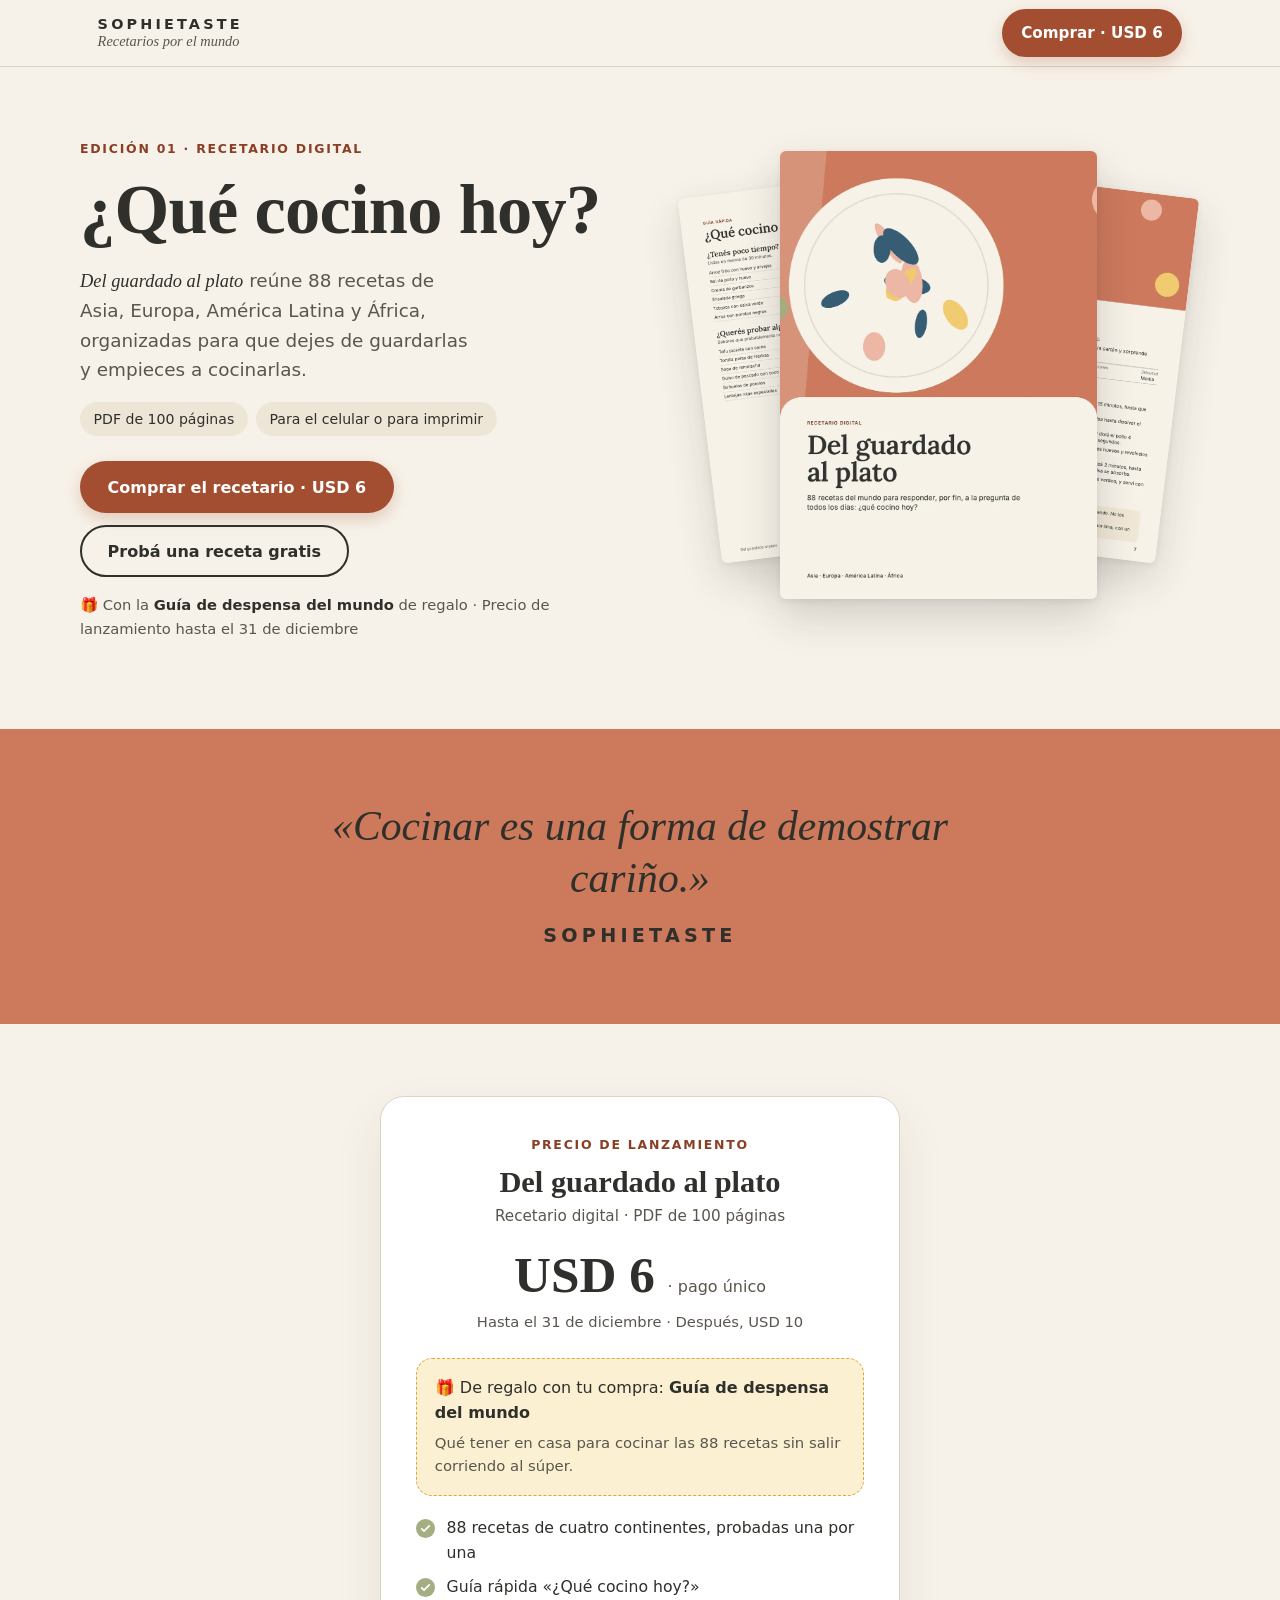
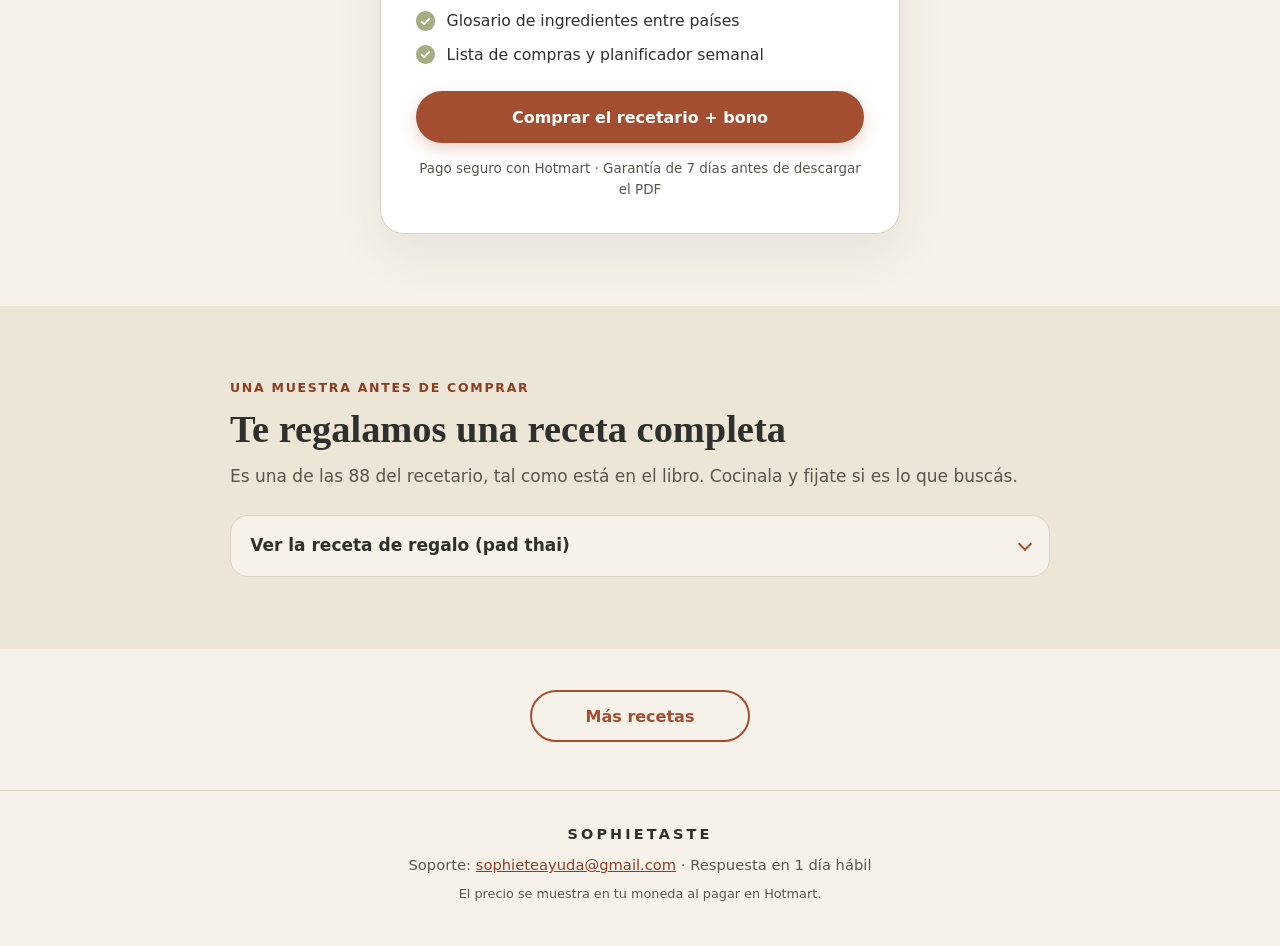
==== index.html @ d47afed6 "Landing Del guardado al plato: USD 6 de lanzamiento + bono Guía de despensa del mundo Co-Authored-By" ====
<!DOCTYPE html>
<html lang="es">
<head>
  <meta charset="utf-8">
  <meta name="viewport" content="width=device-width, initial-scale=1">
  <title>Del guardado al plato · Recetario digital · SOPHIETASTE</title>
  <meta name="description" content="88 recetas de Asia, Europa, América Latina y África, organizadas para responder a la pregunta de todos los días: ¿qué cocino hoy? Precio de lanzamiento USD 6 con la Guía de despensa del mundo de regalo.">
  <meta name="theme-color" content="#CD795B">

  <meta property="og:type" content="website">
  <meta property="og:title" content="Del guardado al plato · ¿Qué cocino hoy?">
  <meta property="og:description" content="88 recetas del mundo + Guía de despensa del mundo de regalo. Precio de lanzamiento: USD 6 hasta el 31 de diciembre.">
  <meta property="og:image" content="https://sophietaste.netlify.app/img/og.jpg">
  <meta property="og:url" content="https://sophietaste.netlify.app/">

  <link rel="preload" href="fonts/lora-latin-600-normal.woff2" as="font" type="font/woff2" crossorigin>
  <link rel="preload" href="fonts/inter-latin-wght-normal.woff2" as="font" type="font/woff2" crossorigin>
  <link rel="stylesheet" href="styles.css">
</head>
<body>
  <a class="skip" href="#oferta">Ir a la oferta</a>

  <!-- 1. Barra superior -->
  <header class="topbar">
    <div class="topbar__inner">
      <a class="brand" href="#inicio" aria-label="SOPHIETASTE · Recetarios por el mundo, volver al inicio">
        <span class="brand__name">SOPHIETASTE</span>
        <span class="brand__collection">Recetarios por el mundo</span>
      </a>
      <a class="btn btn--buy btn--small" data-checkout href="https://pay.hotmart.com/C108411608Q?off=fpn26sij">
        Comprar · <span data-price>USD 6</span>
      </a>
    </div>
  </header>

  <main id="inicio">
    <!-- 2. Hero -->
    <section class="hero" aria-labelledby="hero-title">
      <div class="hero__inner">
        <div class="hero__text">
          <p class="eyebrow">Edición 01 · Recetario digital</p>
          <h1 id="hero-title">¿Qué cocino hoy?</h1>
          <p class="hero__lead"><em>Del guardado al plato</em> reúne 88 recetas de Asia, Europa, América Latina y África, organizadas para que dejes de guardarlas y empieces a cocinarlas.</p>
          <ul class="facts" aria-label="Formato">
            <li>PDF de 100 páginas</li>
            <li>Para el celular o para imprimir</li>
          </ul>
          <div class="hero__actions">
            <a class="btn btn--buy" data-checkout href="https://pay.hotmart.com/C108411608Q?off=fpn26sij">
              Comprar el recetario · <span data-price>USD 6</span>
            </a>
            <a class="btn btn--ghost" href="#receta">Probá una receta gratis</a>
          </div>
          <p class="hero__note" data-offer-only>
            <span aria-hidden="true">🎁</span> Con la <strong>Guía de despensa del mundo</strong> de regalo · Precio de lanzamiento hasta el 31 de diciembre
          </p>
        </div>

        <div class="hero__book" aria-label="Vista del recetario">
          <figure class="page page--back page--left">
            <img src="img/guia-rapida.webp" width="800" height="1132" alt="Página de la guía rápida «¿Qué cocino hoy?», con recetas agrupadas por momento y su número de página" loading="eager">
          </figure>
          <figure class="page page--back page--right">
            <img src="img/receta-pad-thai.webp" width="800" height="1132" alt="Página de una receta del recetario: fideos salteados tailandeses, con tiempos, ingredientes y paso a paso" loading="eager">
          </figure>
          <figure class="page page--front">
            <img src="img/portada.webp" width="900" height="1273" alt="Portada del recetario digital Del guardado al plato" fetchpriority="high">
          </figure>
        </div>
      </div>
    </section>

    <!-- 3. Frase -->
    <section class="quote" aria-label="Frase de la marca">
      <blockquote>
        <p>«Cocinar es una forma de demostrar cariño.»</p>
        <footer>SOPHIETASTE</footer>
      </blockquote>
    </section>

    <!-- 4. Oferta -->
    <section class="offer" id="oferta" aria-labelledby="offer-title">
      <div class="offer__card">
        <p class="eyebrow" data-offer-only>Precio de lanzamiento</p>
        <h2 id="offer-title" class="offer__product">Del guardado al plato</h2>
        <p class="offer__format">Recetario digital · PDF de 100 páginas</p>

        <p class="offer__price"><span data-price>USD 6</span> <span class="offer__once">· pago único</span></p>
        <p class="offer__deadline" data-offer-only>Hasta el 31 de diciembre · Después, <span data-regular-price>USD 10</span></p>

        <div class="bonus">
          <p class="bonus__title"><span aria-hidden="true">🎁</span> De regalo con tu compra: <strong>Guía de despensa del mundo</strong></p>
          <p class="bonus__text">Qué tener en casa para cocinar las 88 recetas sin salir corriendo al súper.</p>
        </div>

        <ul class="includes" aria-label="Qué incluye">
          <li>88 recetas de cuatro continentes, probadas una por una</li>
          <li>Guía rápida «¿Qué cocino hoy?»</li>
          <li>Glosario de ingredientes entre países</li>
          <li>Lista de compras y planificador semanal</li>
        </ul>

        <a class="btn btn--buy btn--block" data-checkout href="https://pay.hotmart.com/C108411608Q?off=fpn26sij">Comprar el recetario + bono</a>
        <p class="offer__terms">Pago seguro con Hotmart · Garantía de 7 días antes de descargar el PDF</p>
      </div>
    </section>

    <!-- 5. Receta de regalo -->
    <section class="gift" id="receta" aria-labelledby="gift-title">
      <div class="gift__inner">
        <p class="eyebrow">Una muestra antes de comprar</p>
        <h2 id="gift-title">Te regalamos una receta completa</h2>
        <p class="gift__lead">Es una de las 88 del recetario, tal como está en el libro. Cocinala y fijate si es lo que buscás.</p>

        <details class="recipe">
          <summary>Ver la receta de regalo (pad thai)</summary>
          <article class="recipe__body" aria-label="Receta: fideos salteados tailandeses">
            <p class="recipe__region"><span class="dot" aria-hidden="true"></span>Asia</p>
            <h3>Fideos salteados tailandeses</h3>
            <p class="recipe__alt">Pad thai</p>
            <p class="recipe__origin">Tailandia. Se difundió como plato nacional hacia las décadas de 1930 y 1940.</p>
            <p>Dulce, ácido y salado en un mismo bocado. Se resuelve en una sola sartén y sorprende como comida de restaurante.</p>

            <dl class="recipe__meta">
              <div><dt>Preparación</dt><dd>20 min</dd></div>
              <div><dt>Cocción</dt><dd>10 min</dd></div>
              <div><dt>Total</dt><dd><strong>30 min</strong></dd></div>
              <div><dt>Porciones</dt><dd>2</dd></div>
              <div><dt>Dificultad</dt><dd>Media</dd></div>
            </dl>
            <p class="tag">Salir de la rutina</p>

            <div class="recipe__cols">
              <div>
                <h4>Ingredientes</h4>
                <ul class="recipe__ingredients">
                  <li>160 g de fideos de arroz planos</li>
                  <li>200 g de pechuga de pollo en tiras</li>
                  <li>2 huevos</li>
                  <li>2 dientes de ajo picados</li>
                  <li>100 g de brotes de soja</li>
                  <li>2 cebollas de verdeo en tiras</li>
                  <li>40 g de maní tostado picado</li>
                  <li>30 ml de aceite</li>
                  <li>1 lima en gajos</li>
                  <li>Salsa: 30 ml de salsa de pescado, 30 g de azúcar rubia y 30 ml de jugo de lima</li>
                </ul>
                <p class="recipe__allergens"><strong>Alérgenos:</strong> pescado, huevo, maní, soja.</p>
              </div>
              <div>
                <h4>Paso a paso</h4>
                <ol class="recipe__steps">
                  <li>Remojá los fideos en agua tibia 15 minutos, hasta que estén flexibles, y escurrilos.</li>
                  <li>Mezclá los ingredientes de la salsa hasta disolver el azúcar.</li>
                  <li>Calentá el aceite a fuego fuerte y dorá el pollo 4 minutos. Sumá el ajo y cociná 30 segundos.</li>
                  <li>Corré todo a un costado, agregá los huevos y revolvelos hasta que cuajen.</li>
                  <li>Incorporá los fideos y la salsa. Salteá 2 minutos, hasta que los fideos estén tiernos y la salsa se absorba.</li>
                  <li>Apagá el fuego, sumá los brotes y el verdeo, y serví con maní y lima.</li>
                </ol>
              </div>
            </div>

            <div class="recipe__tips">
              <p><strong>Consejo:</strong> si los fideos siguen duros, agregá 2 cucharadas de agua y seguí salteando. No los remojes de más o se van a romper.</p>
              <p><strong>Sustitución:</strong> el pad thai tradicional lleva pasta de tamarindo; acá se reemplaza por lima, con un sabor más cítrico y menos profundo.</p>
            </div>

            <div class="recipe__cta">
              <p>Te quedan 87 recetas más por descubrir.</p>
              <a class="btn btn--buy" data-checkout href="https://pay.hotmart.com/C108411608Q?off=fpn26sij">Comprar el recetario · <span data-price>USD 6</span></a>
            </div>
          </article>
        </details>
      </div>
    </section>

    <!-- 6. Más recetas -->
    <section class="more" aria-label="Más recetarios">
      <button type="button" class="btn btn--outline" id="more-btn" aria-haspopup="dialog" aria-controls="more-dialog">Más recetas</button>
    </section>
  </main>

  <dialog class="modal" id="more-dialog" aria-labelledby="more-title" aria-describedby="more-text">
    <p class="eyebrow">Recetarios por el mundo</p>
    <h2 id="more-title">En preparación</h2>
    <p id="more-text">Nuevos recetarios de la colección Recetarios por el mundo ya están en la cocina.</p>
    <button type="button" class="btn btn--buy btn--block" id="more-close">Cerrar</button>
  </dialog>

  <!-- 7. Pie -->
  <footer class="site-footer">
    <p class="brand__name">SOPHIETASTE</p>
    <p>Soporte: <a href="mailto:sophieteayuda@gmail.com">sophieteayuda@gmail.com</a> · Respuesta en 1 día hábil</p>
    <p class="site-footer__small">El precio se muestra en tu moneda al pagar en Hotmart.</p>
  </footer>

  <script src="script.js" defer></script>
</body>
</html>
---- styles.css ----
/* ---------- Tipografías (locales, SIL OFL) ---------- */
@font-face { font-family: "Lora"; src: url("fonts/lora-latin-500-normal.woff2") format("woff2"); font-weight: 500; font-style: normal; font-display: swap; }
@font-face { font-family: "Lora"; src: url("fonts/lora-latin-600-normal.woff2") format("woff2"); font-weight: 600; font-style: normal; font-display: swap; }
@font-face { font-family: "Lora"; src: url("fonts/lora-latin-500-italic.woff2") format("woff2"); font-weight: 500; font-style: italic; font-display: swap; }
@font-face { font-family: "Inter"; src: url("fonts/inter-latin-wght-normal.woff2") format("woff2"); font-weight: 100 900; font-style: normal; font-display: swap; }

/* ---------- Paleta del recetario ---------- */
:root {
  --crema: #F7F2E9;
  --crema-2: #EDE6D6;
  --grafito: #2F2F2B;
  --gris: #5A564B;
  --terracota: #CD795B;
  --terracota-osc: #A44E31;
  --oxido: #8A3F25;
  --petroleo: #365C74;
  --mostaza: #F1CB70;
  --rosa: #EDB6A3;
  --salvia: #A5AD82;
  --linea: #DCD3C2;
  --serif: "Lora", Georgia, "Times New Roman", serif;
  --sans: "Inter", system-ui, -apple-system, "Segoe UI", Roboto, sans-serif;
  --radio: 18px;
  --ancho: 1120px;
}

*, *::before, *::after { box-sizing: border-box; }
html { scroll-behavior: smooth; scroll-padding-top: 76px; -webkit-text-size-adjust: 100%; }
@media (prefers-reduced-motion: reduce) { html { scroll-behavior: auto; } * { transition: none !important; } }
body {
  margin: 0;
  background: var(--crema);
  color: var(--grafito);
  font-family: var(--sans);
  font-size: 1.0625rem;
  line-height: 1.6;
  overflow-x: hidden;
}
img { display: block; max-width: 100%; height: auto; }
h1, h2, h3, h4 { font-family: var(--serif); font-weight: 600; line-height: 1.15; margin: 0; }
p { margin: 0; }
a { color: var(--oxido); }
:focus-visible { outline: 3px solid var(--petroleo); outline-offset: 3px; border-radius: 6px; }

.skip { position: absolute; left: -9999px; top: 8px; background: var(--grafito); color: #fff; padding: 10px 16px; border-radius: 8px; z-index: 100; }
.skip:focus { left: 8px; }

.eyebrow {
  font-size: .78rem;
  font-weight: 600;
  letter-spacing: .14em;
  text-transform: uppercase;
  color: var(--oxido);
  margin-bottom: .6rem;
}

/* ---------- Botones ---------- */
.btn {
  display: inline-flex;
  align-items: center;
  justify-content: center;
  gap: .35em;
  min-height: 52px;
  padding: .85rem 1.6rem;
  border-radius: 999px;
  font: 600 1rem/1.2 var(--sans);
  text-decoration: none;
  text-align: center;
  cursor: pointer;
  border: 2px solid transparent;
  transition: background-color .15s, transform .15s, box-shadow .15s;
}
.btn--buy { background: var(--terracota-osc); color: #fff; box-shadow: 0 6px 16px rgba(164, 78, 49, .25); }
.btn--buy:hover { background: var(--oxido); transform: translateY(-1px); }
.btn--ghost { color: var(--grafito); border-color: var(--grafito); background: transparent; }
.btn--ghost:hover { background: var(--crema-2); }
.btn--outline { color: var(--terracota-osc); border-color: var(--terracota-osc); background: transparent; }
.btn--outline:hover { background: rgba(164, 78, 49, .06); }
.btn--small { min-height: 48px; padding: .6rem 1.1rem; font-size: .95rem; }
.btn--block { display: flex; width: 100%; }

/* ---------- 1. Barra superior ---------- */
.topbar {
  position: sticky; top: 0; z-index: 50;
  background: rgba(247, 242, 233, .94);
  backdrop-filter: saturate(140%) blur(8px);
  -webkit-backdrop-filter: saturate(140%) blur(8px);
  border-bottom: 1px solid var(--linea);
}
.topbar__inner {
  max-width: var(--ancho); margin: 0 auto;
  padding: .55rem 1.1rem;
  display: flex; align-items: center; justify-content: space-between; gap: 1rem;
}
.brand { text-decoration: none; color: var(--grafito); display: flex; flex-direction: column; line-height: 1.15; }
.brand__name { font-weight: 700; letter-spacing: .22em; font-size: .9rem; }
.brand__collection { font-family: var(--serif); font-style: italic; font-weight: 500; font-size: .9rem; color: var(--gris); }

/* ---------- 2. Hero ---------- */
.hero { padding: 2.2rem 1.1rem 3rem; }
.hero__inner { max-width: var(--ancho); margin: 0 auto; display: grid; gap: 2.4rem; }
.hero h1 { font-size: clamp(2.6rem, 9vw, 4.4rem); letter-spacing: -.01em; }
.hero__lead { margin-top: 1rem; font-size: 1.15rem; color: var(--gris); max-width: 34ch; }
.hero__lead em { font-family: var(--serif); font-weight: 500; color: var(--grafito); }
.facts { list-style: none; padding: 0; margin: 1.1rem 0 0; display: flex; flex-wrap: wrap; gap: .5rem; }
.facts li { background: var(--crema-2); border-radius: 999px; padding: .35rem .85rem; font-size: .88rem; font-weight: 500; }
.hero__actions { margin-top: 1.6rem; display: flex; flex-direction: column; gap: .75rem; }
.hero__note { margin-top: 1rem; font-size: .92rem; color: var(--gris); }
.hero__note strong { color: var(--grafito); }

.hero__book { position: relative; width: min(100%, 420px); margin: 0 auto; aspect-ratio: 1 / 1.08; }
.page { margin: 0; position: absolute; border-radius: 6px; overflow: hidden; box-shadow: 0 18px 40px rgba(47, 47, 43, .18), 0 2px 6px rgba(47, 47, 43, .08); background: var(--crema); }
.page--front { width: 66%; left: 17%; top: 4%; z-index: 3; }
.page--back { width: 54%; top: 10%; z-index: 1; }
.page--left { left: 0; transform: rotate(-7deg); }
.page--right { right: 0; transform: rotate(7deg); }

/* ---------- 3. Frase ---------- */
.quote { background: var(--terracota); color: #fff; padding: 3.2rem 1.4rem; text-align: center; }
.quote blockquote { margin: 0 auto; max-width: 760px; }
.quote p { font-family: var(--serif); font-style: italic; font-weight: 500; font-size: clamp(1.7rem, 5.6vw, 2.6rem); line-height: 1.25; color: #2F2F2B; }
.quote footer { margin-top: 1rem; font-size: 1.2rem; font-weight: 700; letter-spacing: .22em; color: #2F2F2B; }

/* ---------- 4. Oferta ---------- */
.offer { padding: 3.2rem 1.1rem; }
.offer__card {
  max-width: 520px; margin: 0 auto;
  background: #fff;
  border: 1px solid var(--linea);
  border-radius: 24px;
  padding: 2rem 1.4rem 1.6rem;
  box-shadow: 0 20px 50px rgba(47, 47, 43, .08);
  text-align: center;
}
.offer__product { font-size: 1.9rem; }
.offer__format { color: var(--gris); font-size: .95rem; margin-top: .3rem; }
.offer__price { margin-top: 1.3rem; font-family: var(--serif); font-weight: 600; font-size: 3.2rem; line-height: 1; }
.offer__once { font-family: var(--sans); font-weight: 500; font-size: 1rem; color: var(--gris); }
.offer__deadline { margin-top: .6rem; font-size: .92rem; color: var(--gris); }

.bonus {
  margin: 1.5rem 0 1.2rem;
  background: #FBF0D2;
  border: 1.5px dashed #D9A93C;
  border-radius: 16px;
  padding: 1rem 1.1rem;
  text-align: left;
}
.bonus__title { font-size: 1rem; }
.bonus__text { margin-top: .35rem; font-size: .93rem; color: var(--gris); }

.includes { list-style: none; padding: 0; margin: 0 0 1.5rem; text-align: left; display: grid; gap: .55rem; }
.includes li { position: relative; padding-left: 1.9rem; font-size: .98rem; }
.includes li::before {
  content: ""; position: absolute; left: 0; top: .2em;
  width: 1.2rem; height: 1.2rem; border-radius: 50%;
  background: var(--salvia) url("data:image/svg+xml,%3Csvg xmlns='http://www.w3.org/2000/svg' viewBox='0 0 20 20'%3E%3Cpath d='M5 10.5l3 3 7-7' fill='none' stroke='%23fff' stroke-width='2.4' stroke-linecap='round' stroke-linejoin='round'/%3E%3C/svg%3E") center / 78% no-repeat;
}
.offer__terms { margin-top: .9rem; font-size: .84rem; color: var(--gris); }

/* ---------- 5. Receta de regalo ---------- */
.gift { background: var(--crema-2); padding: 3.2rem 1.1rem; }
.gift__inner { max-width: 820px; margin: 0 auto; }
.gift h2 { font-size: clamp(1.8rem, 6vw, 2.4rem); }
.gift__lead { margin-top: .7rem; color: var(--gris); }

.recipe { margin-top: 1.6rem; background: var(--crema); border-radius: var(--radio); border: 1px solid var(--linea); }
.recipe summary {
  list-style: none; cursor: pointer;
  min-height: 56px; padding: 1rem 3rem 1rem 1.2rem;
  font-weight: 600; position: relative; border-radius: var(--radio);
}
.recipe summary::-webkit-details-marker { display: none; }
.recipe summary::after {
  content: ""; position: absolute; right: 1.2rem; top: 50%;
  width: 10px; height: 10px; margin-top: -7px;
  border-right: 2.5px solid var(--terracota-osc); border-bottom: 2.5px solid var(--terracota-osc);
  transform: rotate(45deg); transition: transform .2s;
}
.recipe[open] summary::after { transform: rotate(-135deg); margin-top: -2px; }
.recipe__body { padding: .4rem 1.2rem 1.6rem; border-top: 1px solid var(--linea); }
.recipe__region { margin-top: 1rem; font-size: .78rem; font-weight: 700; letter-spacing: .14em; text-transform: uppercase; display: flex; align-items: center; gap: .5rem; }
.dot { width: 12px; height: 12px; border-radius: 50%; background: var(--terracota); display: inline-block; }
.recipe h3 { font-size: 1.8rem; margin-top: .4rem; }
.recipe__alt { font-family: var(--serif); font-style: italic; font-weight: 500; color: var(--gris); font-size: 1.15rem; }
.recipe__origin { font-size: .9rem; color: var(--gris); margin: .5rem 0 .6rem; }
.recipe__meta { display: grid; grid-template-columns: repeat(auto-fit, minmax(100px, 1fr)); gap: .6rem 1rem; margin: 1.2rem 0 .8rem; padding: .9rem 0; border-top: 1px solid var(--grafito); border-bottom: 1px solid var(--linea); }
.recipe__meta dt { font-size: .8rem; color: var(--gris); }
.recipe__meta dd { margin: 0; font-weight: 500; }
.tag { display: inline-block; background: #C7D6DF; border-radius: 999px; padding: .2rem .8rem; font-size: .85rem; font-weight: 500; }
.recipe__cols { display: grid; gap: 1.6rem; margin-top: 1.4rem; }
.recipe h4 { font-size: 1.25rem; margin-bottom: .6rem; }
.recipe__ingredients { list-style: none; padding: 0; margin: 0; }
.recipe__ingredients li { padding: .45rem 0; border-bottom: 1px solid var(--linea); }
.recipe__allergens { margin-top: .7rem; font-size: .92rem; color: var(--gris); }
.recipe__steps { list-style: none; counter-reset: paso; padding: 0; margin: 0; display: grid; gap: .8rem; }
.recipe__steps li { counter-increment: paso; position: relative; padding-left: 2rem; }
.recipe__steps li::before { content: counter(paso); position: absolute; left: 0; top: -.05em; font-family: var(--serif); font-weight: 600; font-size: 1.2rem; color: var(--oxido); }
.recipe__tips { margin-top: 1.5rem; background: var(--crema-2); border-radius: 12px; padding: 1rem 1.1rem; display: grid; gap: .5rem; font-size: .96rem; }
.recipe__cta { margin-top: 1.6rem; text-align: center; display: grid; gap: .8rem; justify-items: center; }
.recipe__cta p { font-family: var(--serif); font-size: 1.25rem; font-weight: 500; }

/* ---------- 6. Más recetas ---------- */
.more { padding: 2.6rem 1.1rem 3rem; text-align: center; }
.more .btn { min-width: 220px; }

.modal {
  border: 0; border-radius: 22px;
  padding: 2rem 1.5rem 1.5rem;
  width: min(92vw, 420px);
  background: var(--crema); color: var(--grafito);
  box-shadow: 0 30px 80px rgba(0, 0, 0, .25);
  text-align: center;
}
.modal::backdrop { background: rgba(47, 47, 43, .55); }
.modal h2 { font-size: 1.9rem; }
.modal p#more-text { margin: .8rem 0 1.4rem; color: var(--gris); }

/* ---------- 7. Pie ---------- */
.site-footer { border-top: 1px solid var(--linea); padding: 2rem 1.1rem 2.6rem; text-align: center; font-size: .92rem; color: var(--gris); display: grid; gap: .45rem; }
.site-footer .brand__name { color: var(--grafito); }
.site-footer__small { font-size: .8rem; }

/* ---------- Tablet y escritorio ---------- */
@media (min-width: 720px) {
  .hero__actions { flex-direction: row; flex-wrap: wrap; }
  .recipe__cols { grid-template-columns: 2fr 3fr; }
  .offer__card { padding: 2.4rem 2.2rem 2rem; }
}
@media (min-width: 960px) {
  .hero { padding: 4rem 1.5rem 5rem; }
  .hero__inner { grid-template-columns: 1.05fr 1fr; align-items: center; gap: 3rem; }
  .hero__book { width: 100%; max-width: 480px; }
  .quote { padding: 4.5rem 1.5rem; }
  .offer, .gift { padding: 4.5rem 1.5rem; }
}
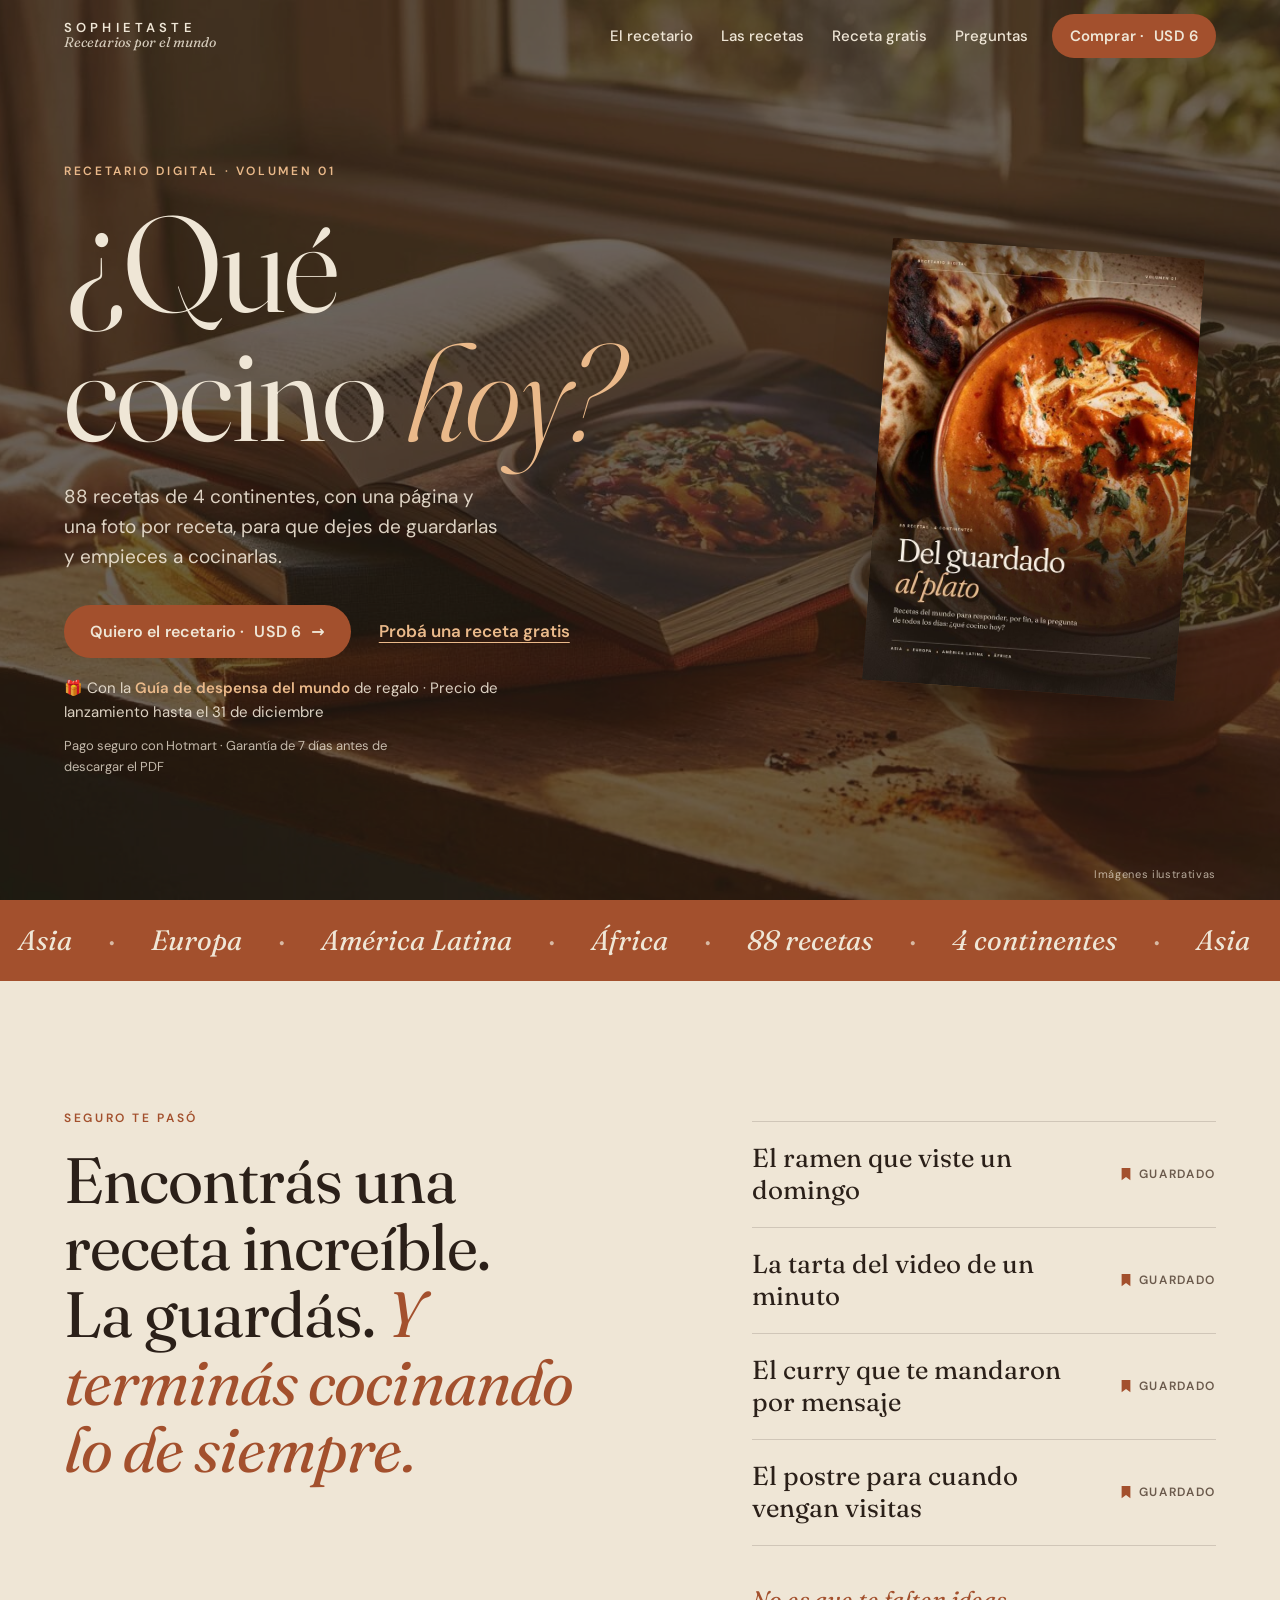
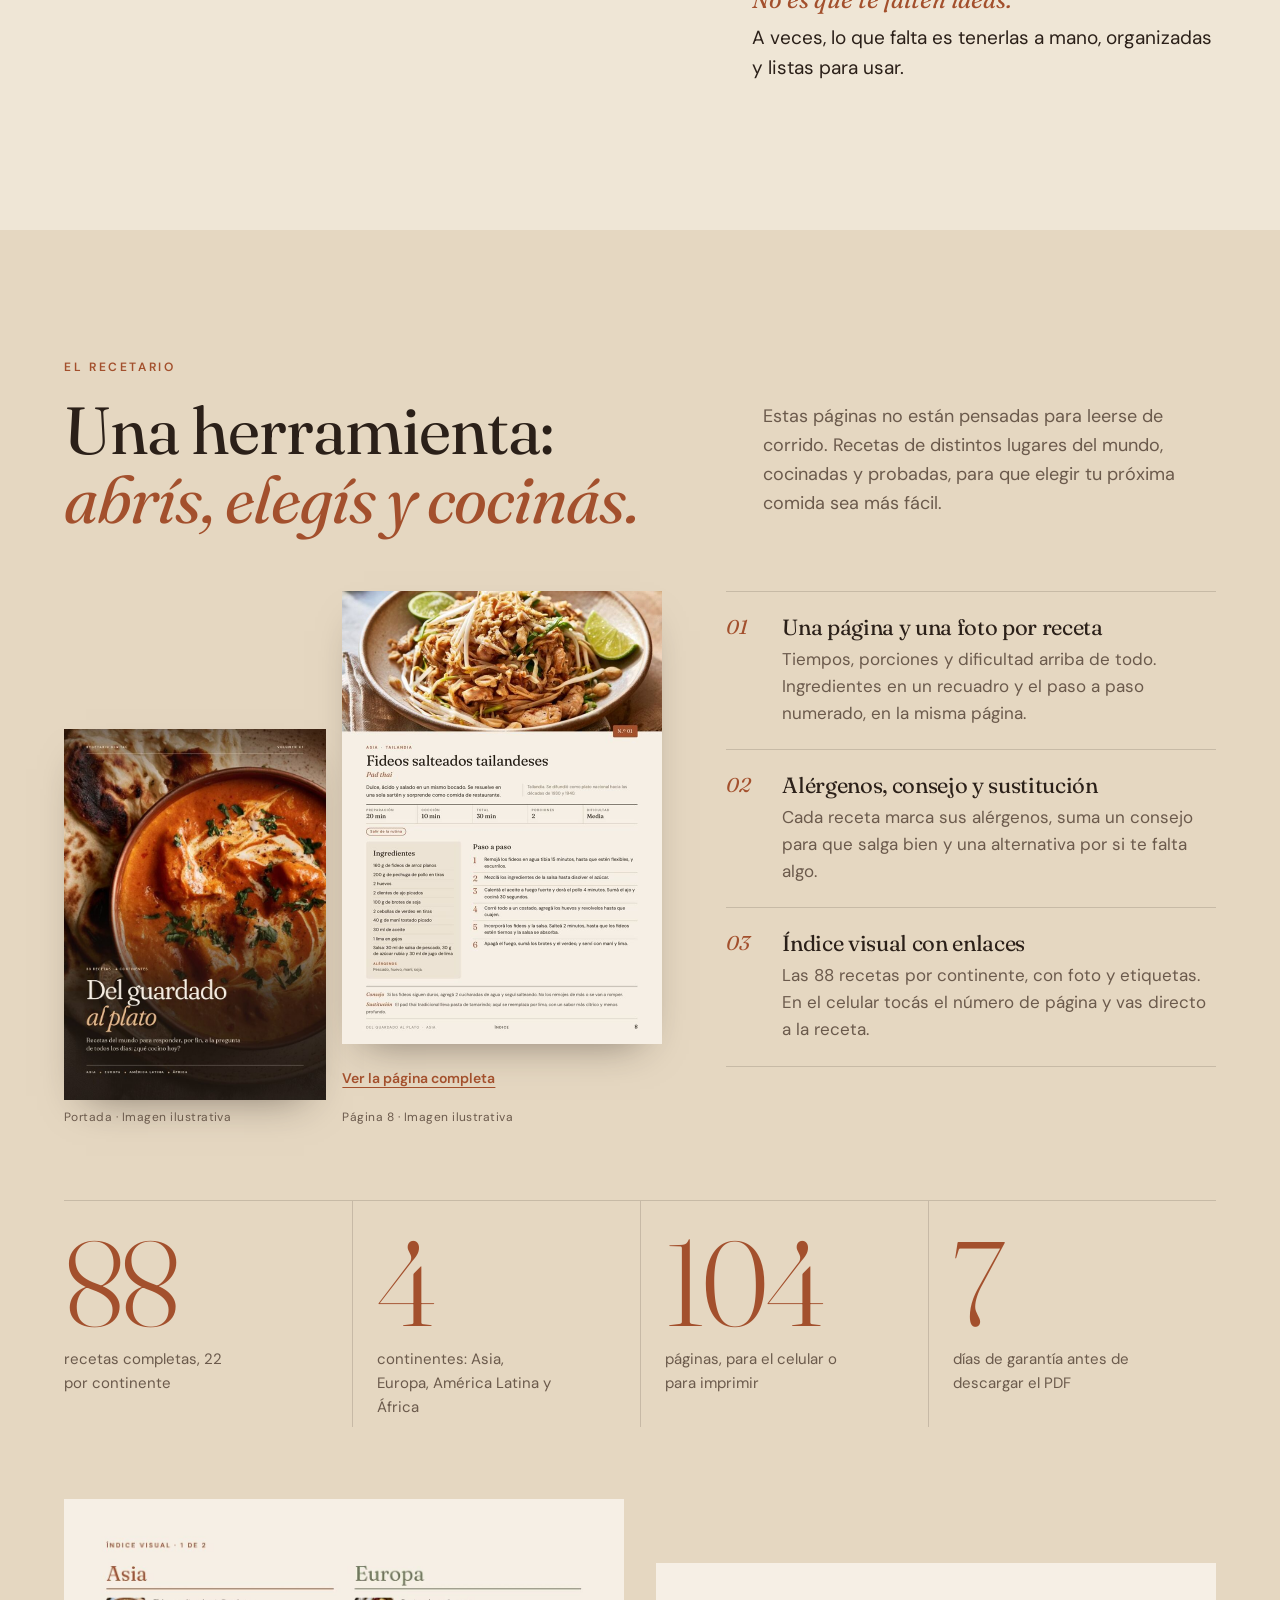
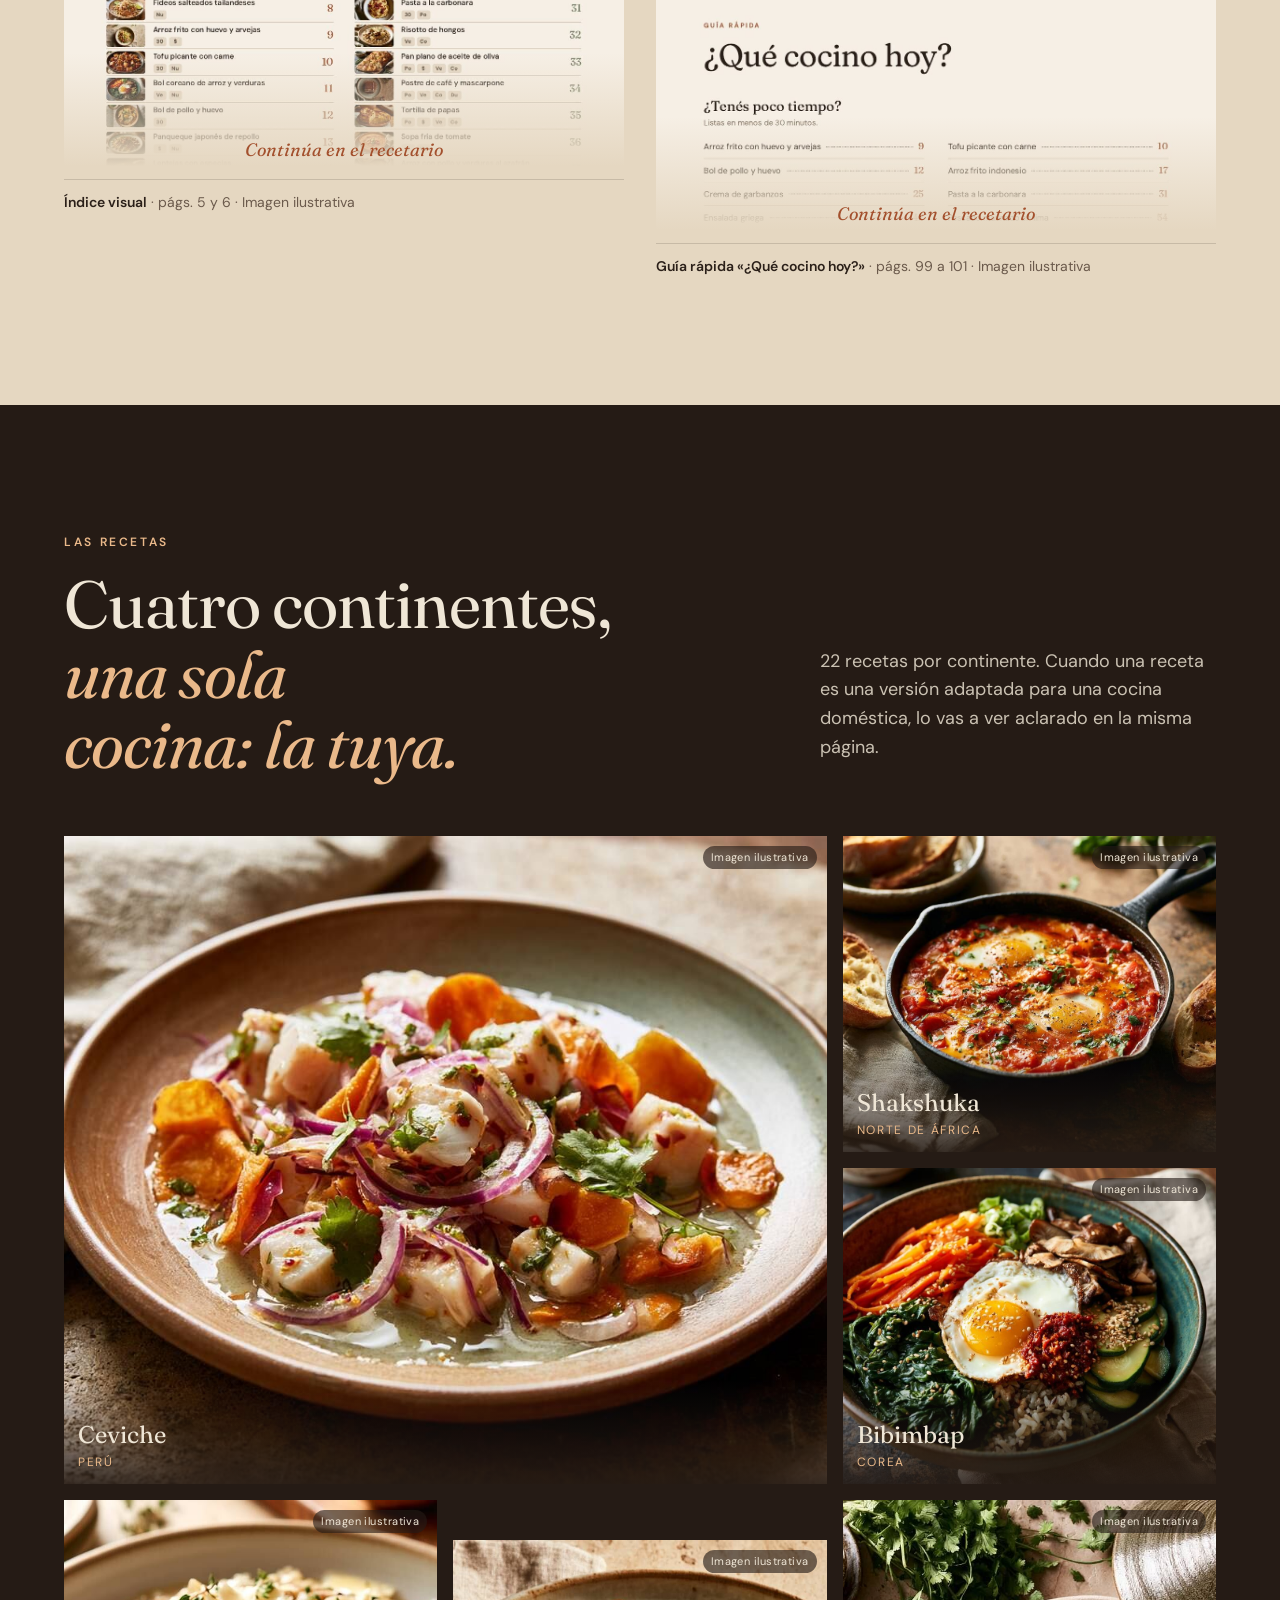
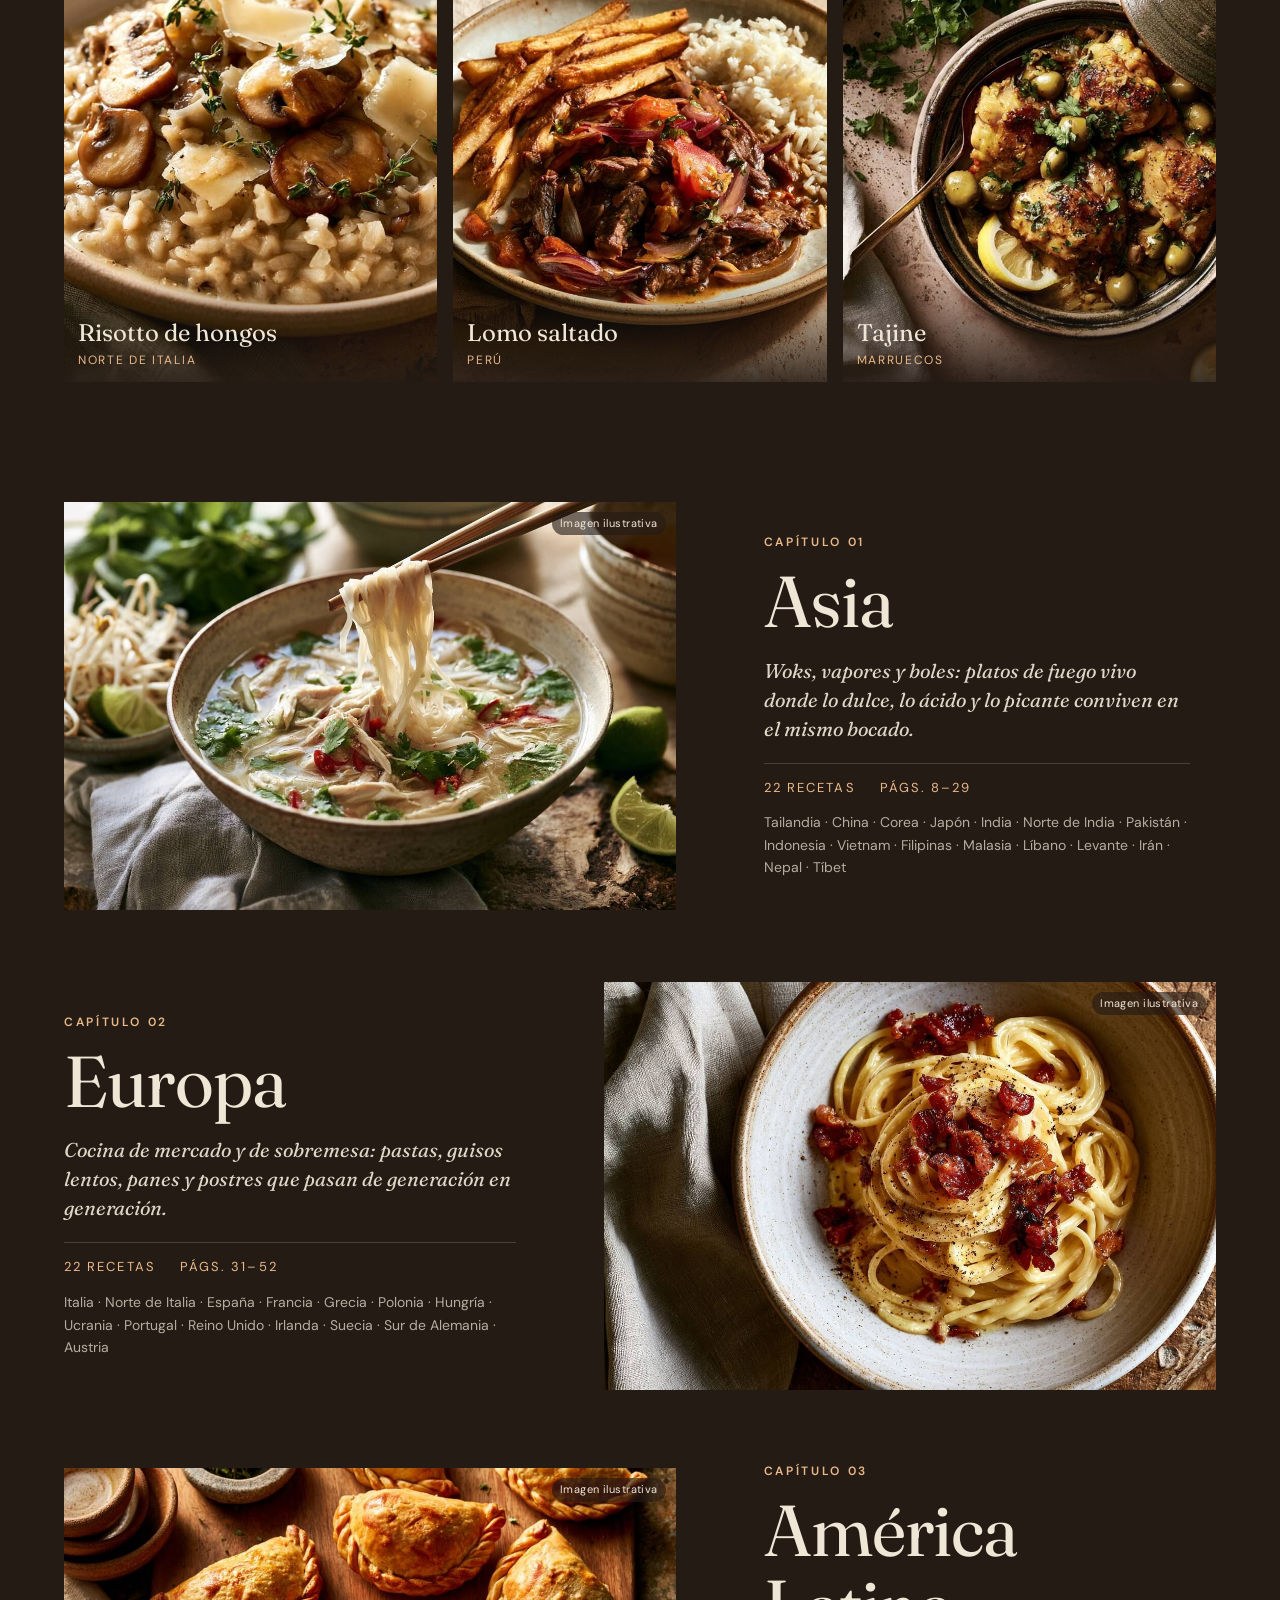
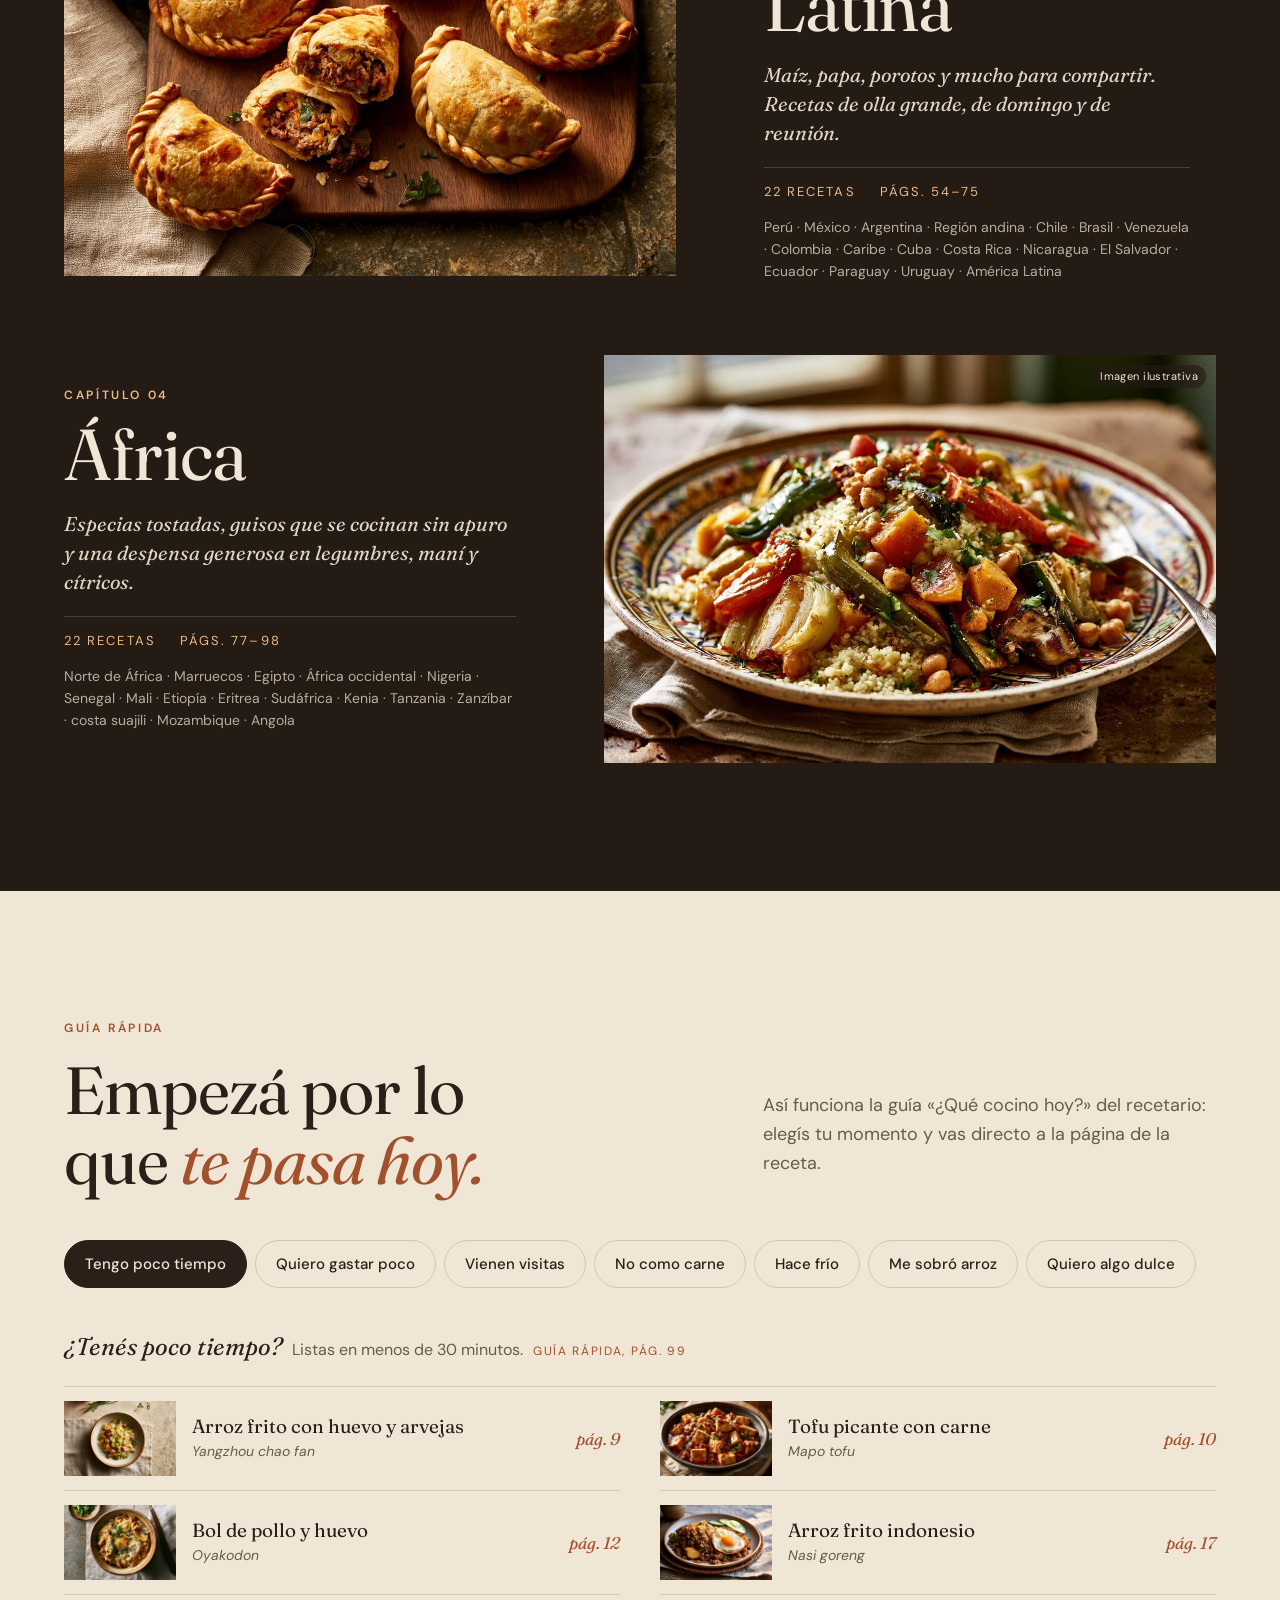
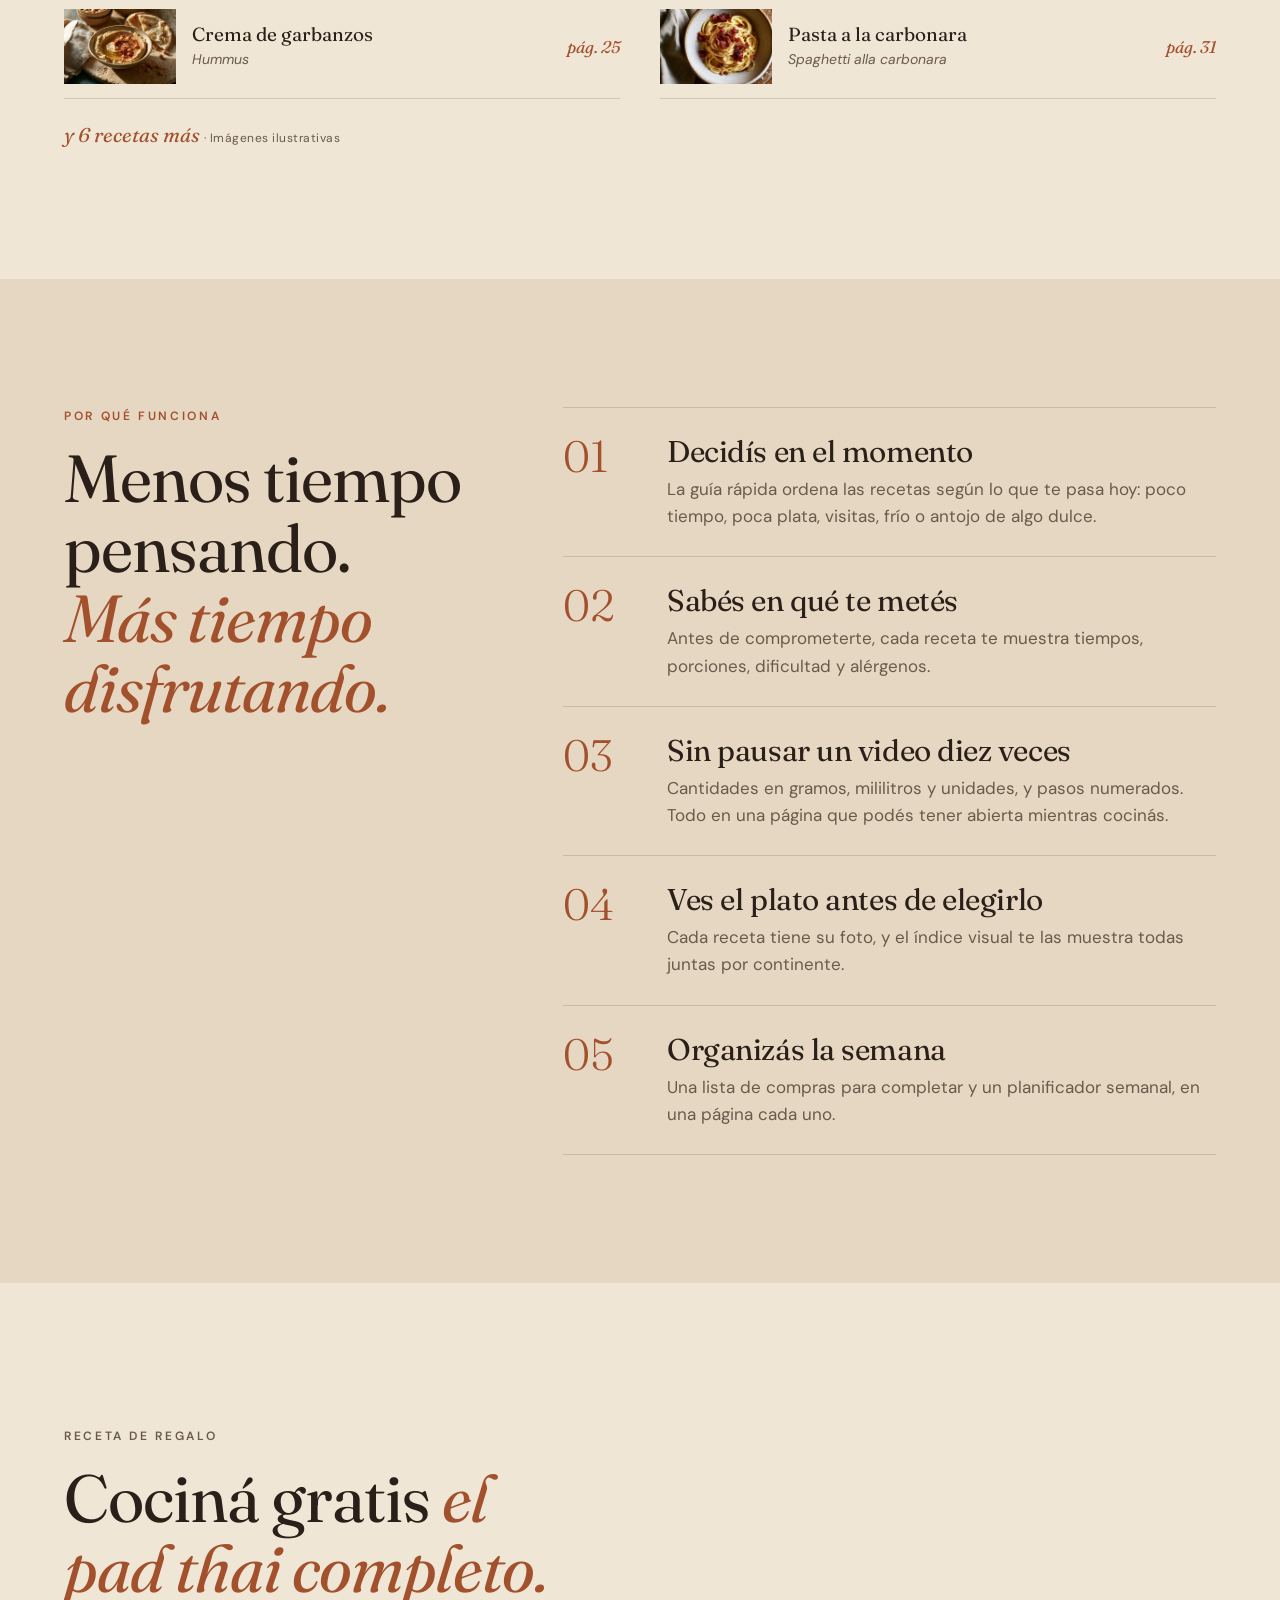
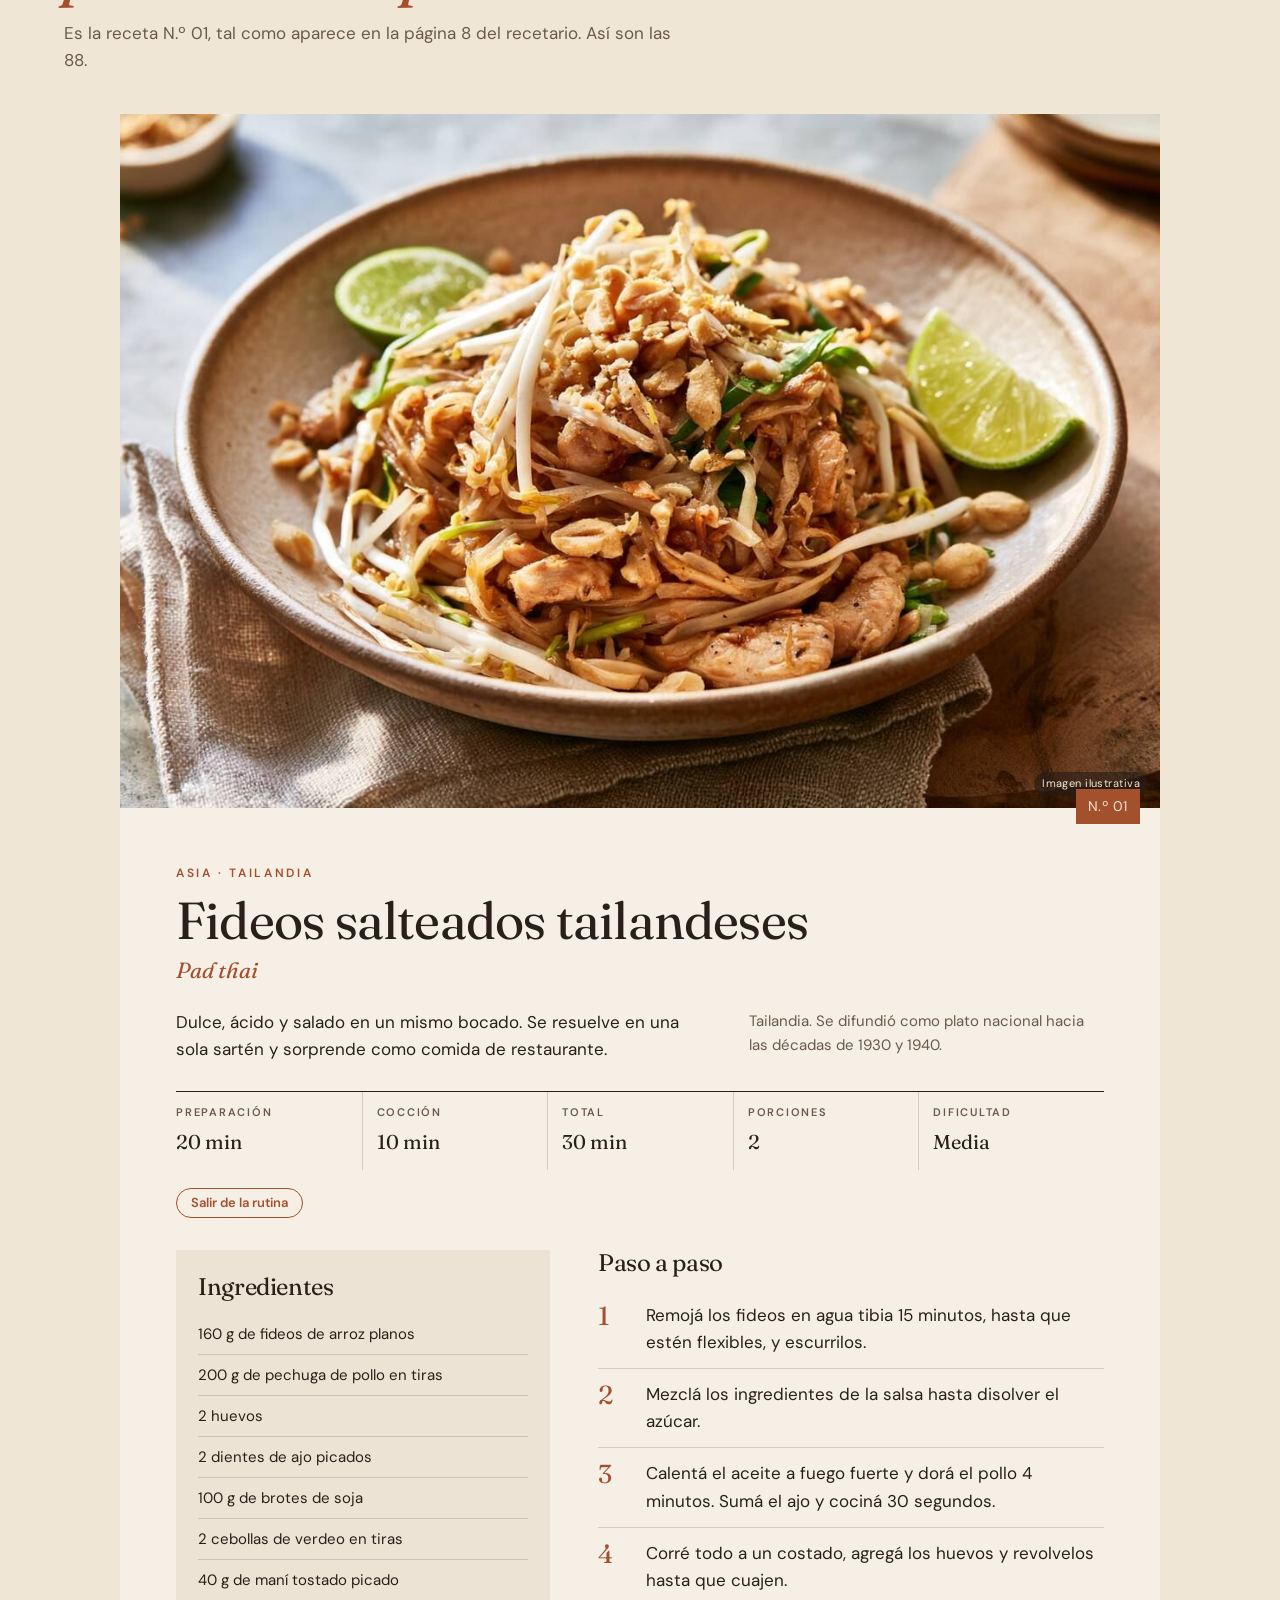
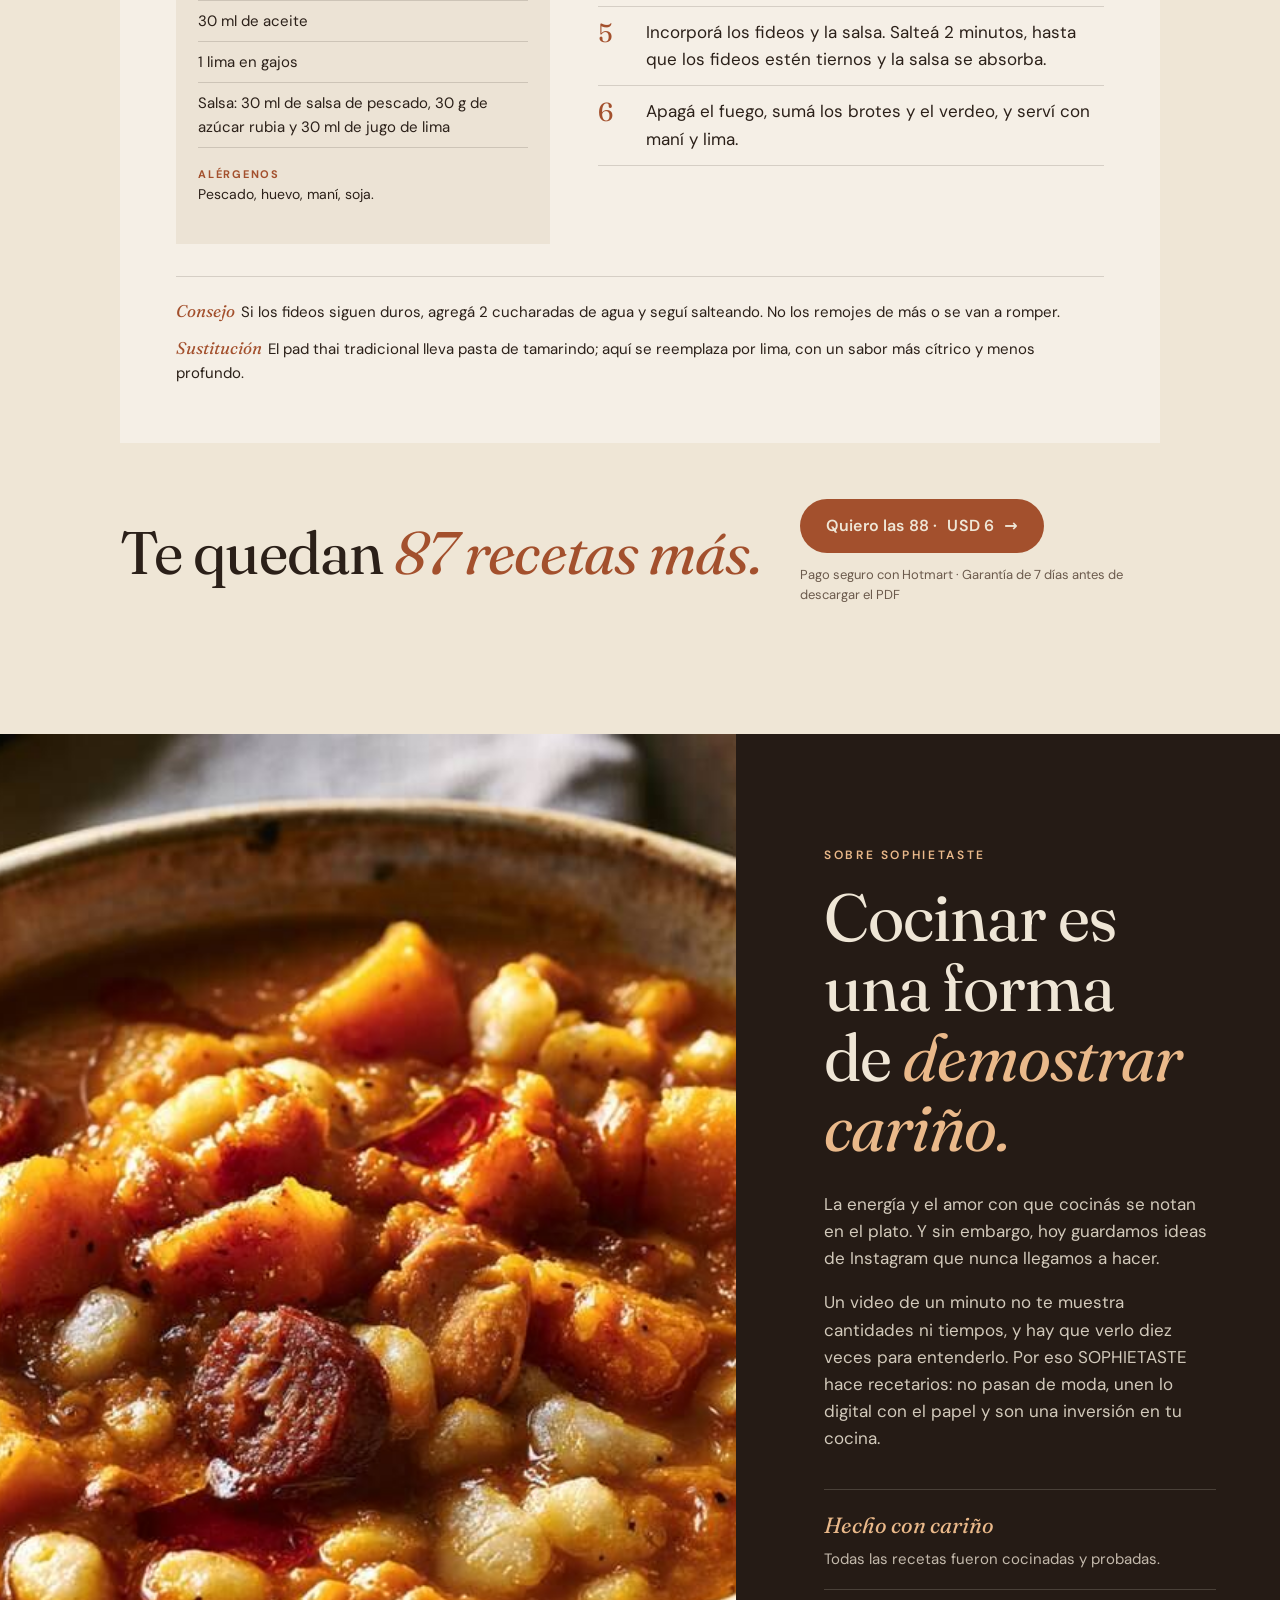
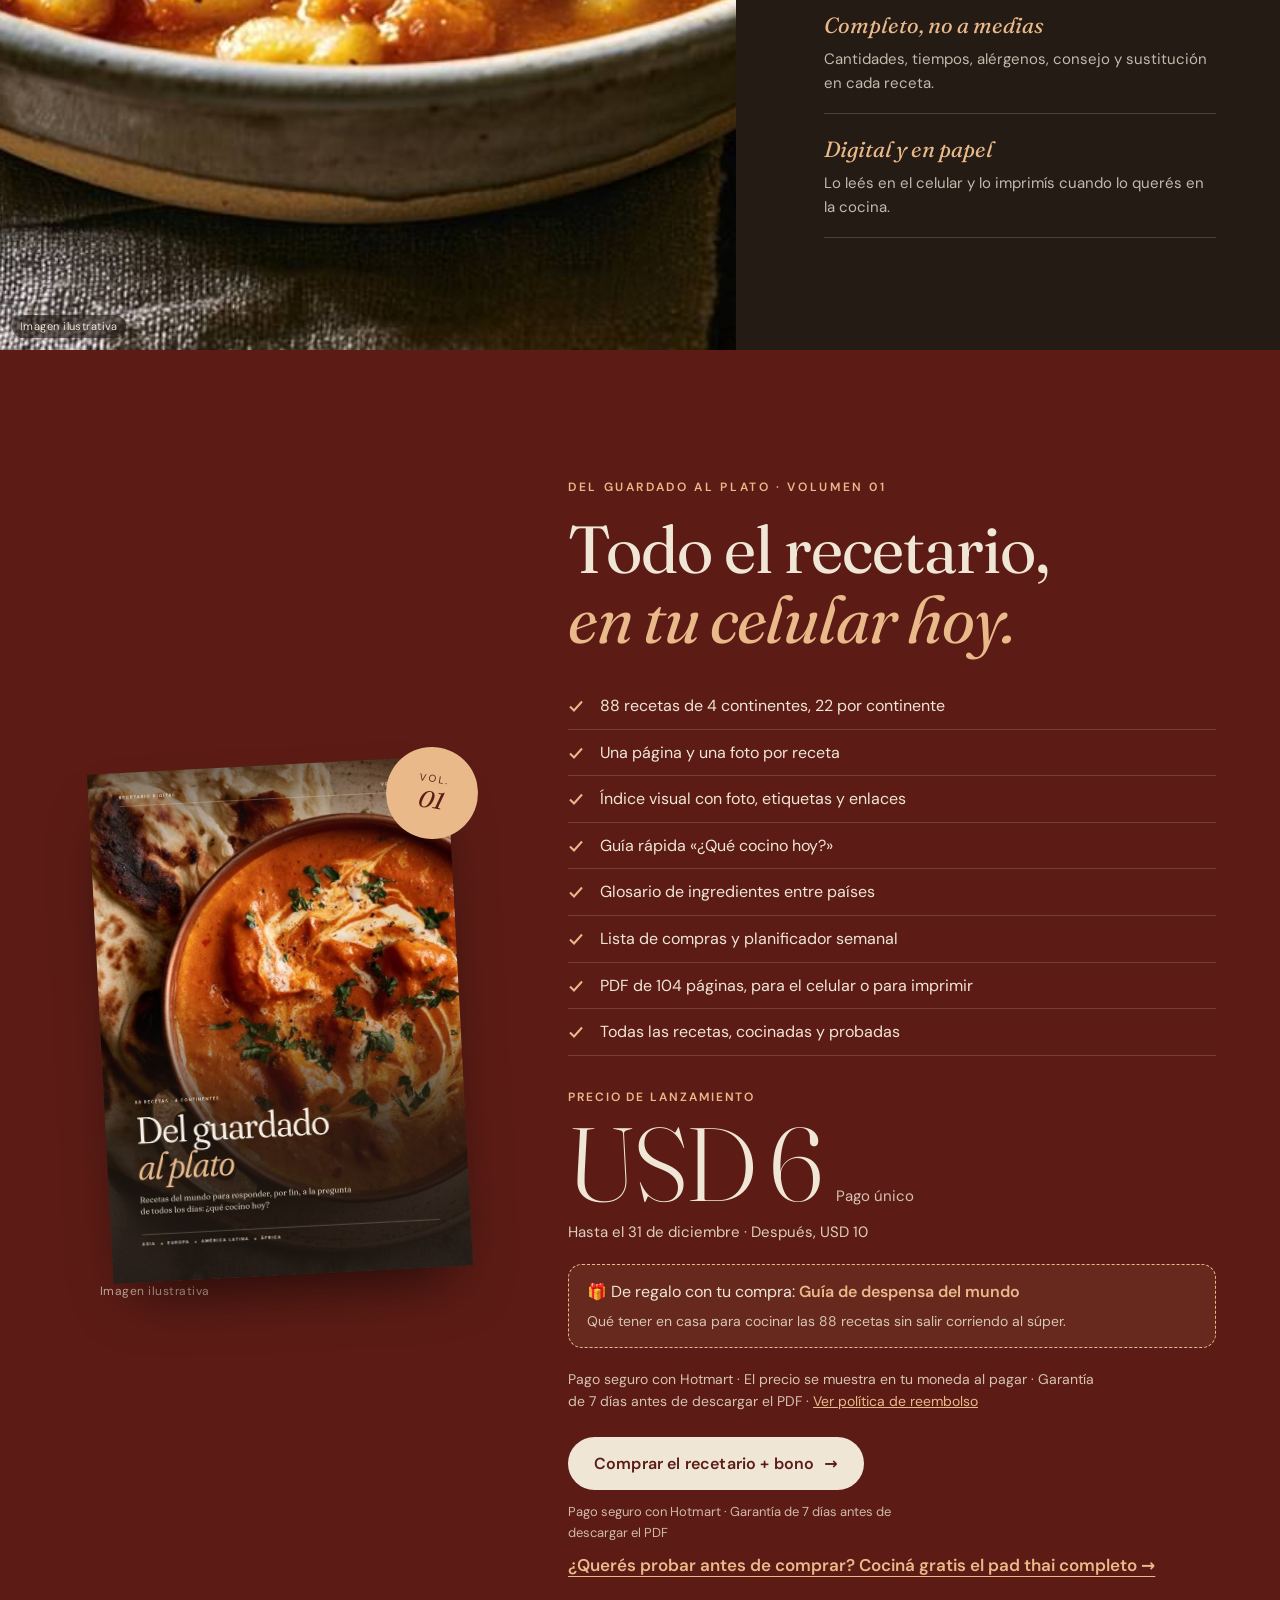
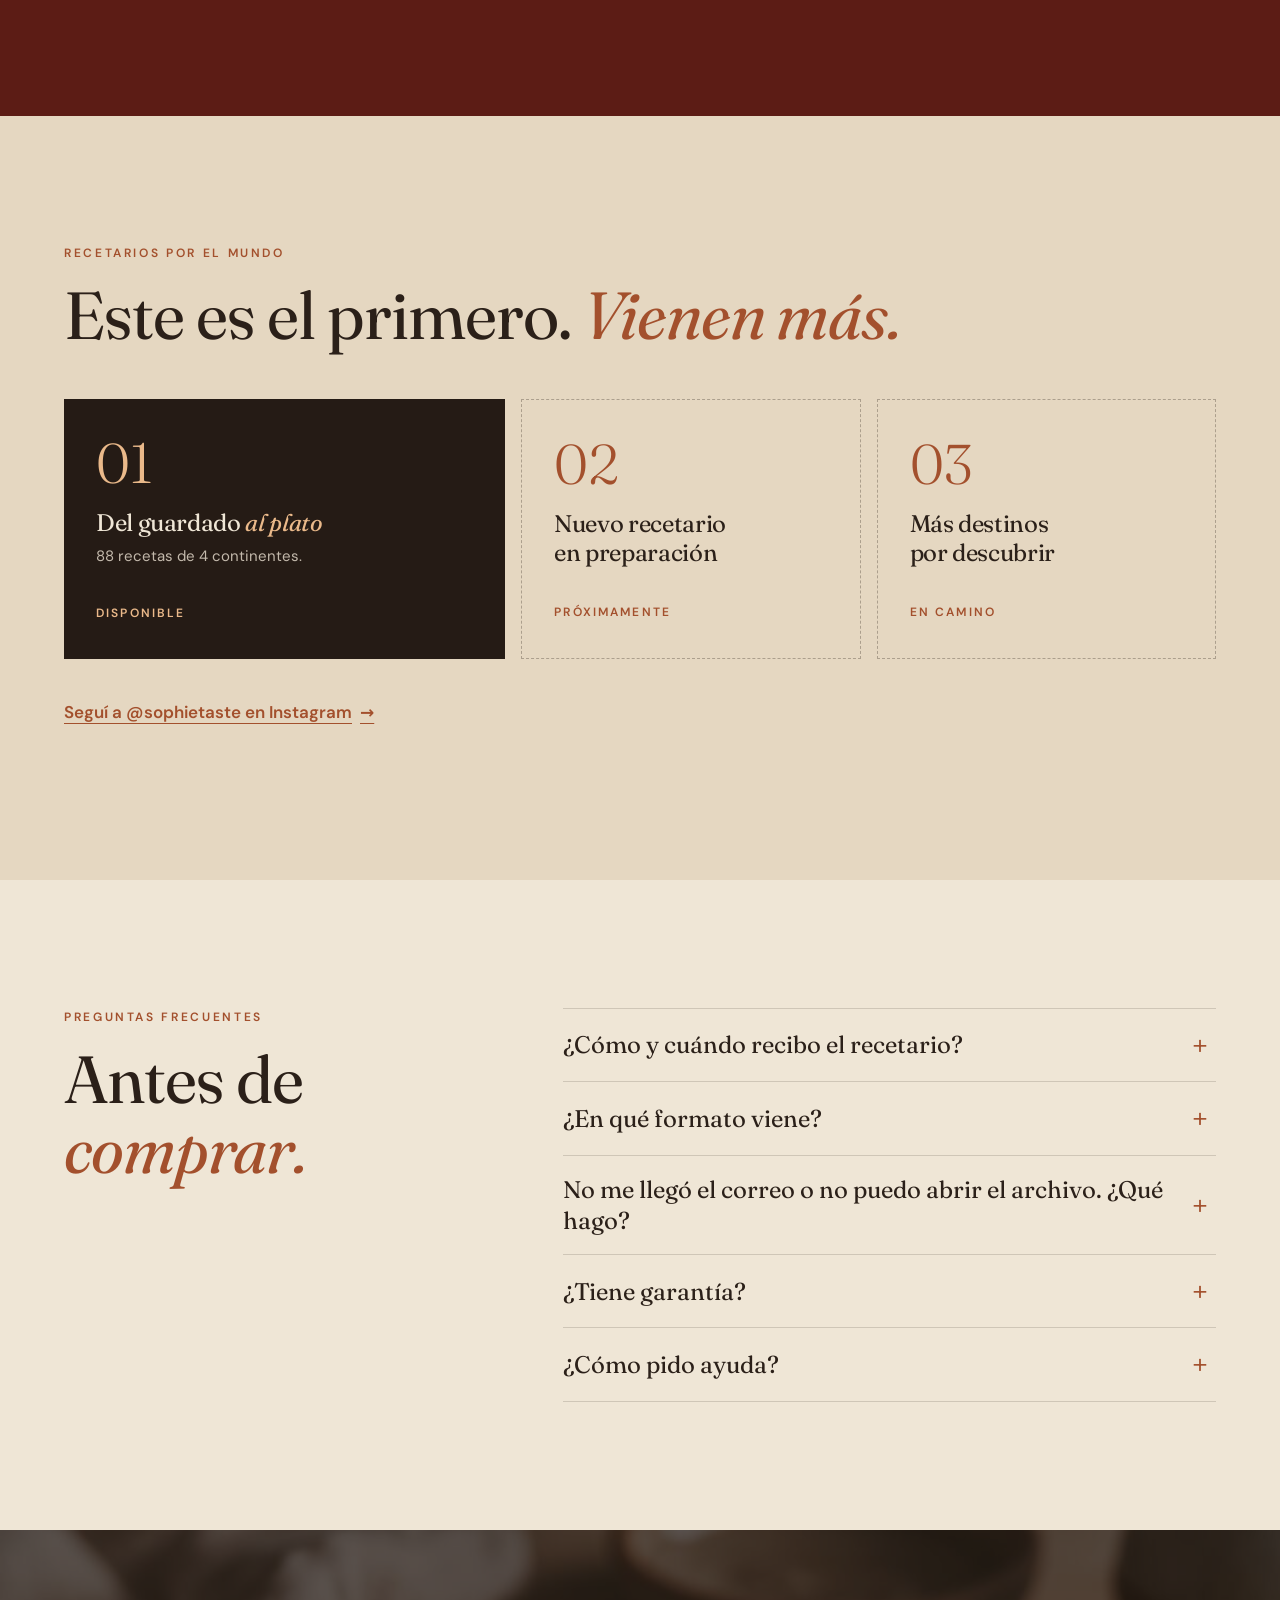
==== commit 6c4d234b: "Restaurar la landing original y cambiar solo la oferta: USD 6 hasta el 31/12 + bono Guía de despensa" ====
--- a/index.html
+++ b/index.html
@@ -1,199 +1,641 @@
-<!DOCTYPE html>
-<html lang="es">
+<!doctype html>
+<html lang="es-AR" class="no-js">
 <head>
-  <meta charset="utf-8">
-  <meta name="viewport" content="width=device-width, initial-scale=1">
-  <title>Del guardado al plato · Recetario digital · SOPHIETASTE</title>
-  <meta name="description" content="88 recetas de Asia, Europa, América Latina y África, organizadas para responder a la pregunta de todos los días: ¿qué cocino hoy? Precio de lanzamiento USD 6 con la Guía de despensa del mundo de regalo.">
-  <meta name="theme-color" content="#CD795B">
-
-  <meta property="og:type" content="website">
-  <meta property="og:title" content="Del guardado al plato · ¿Qué cocino hoy?">
-  <meta property="og:description" content="88 recetas del mundo + Guía de despensa del mundo de regalo. Precio de lanzamiento: USD 6 hasta el 31 de diciembre.">
-  <meta property="og:image" content="https://sophietaste.netlify.app/img/og.jpg">
-  <meta property="og:url" content="https://sophietaste.netlify.app/">
-
-  <link rel="preload" href="fonts/lora-latin-600-normal.woff2" as="font" type="font/woff2" crossorigin>
-  <link rel="preload" href="fonts/inter-latin-wght-normal.woff2" as="font" type="font/woff2" crossorigin>
-  <link rel="stylesheet" href="styles.css">
+<meta charset="utf-8">
+<meta name="viewport" content="width=device-width, initial-scale=1, viewport-fit=cover">
+<title>Del guardado al plato · Recetario digital · SOPHIETASTE</title>
+<meta name="description" content="88 recetas de 4 continentes, con una página y una foto por receta. Recetario digital en PDF de 104 páginas para dejar de guardar recetas y empezar a cocinarlas. Precio de lanzamiento USD 6 hasta el 31 de diciembre, con la Guía de despensa del mundo de regalo.">
+<link rel="canonical" href="https://sophietaste.netlify.app/">
+<meta name="theme-color" content="#251b15">
+<meta property="og:type" content="website">
+<meta property="og:locale" content="es_AR">
+<meta property="og:site_name" content="SOPHIETASTE">
+<meta property="og:title" content="Del guardado al plato · Recetario digital · SOPHIETASTE">
+<meta property="og:description" content="88 recetas de 4 continentes, con una página y una foto por receta. PDF de 104 páginas. USD 6 hasta el 31 de diciembre + Guía de despensa del mundo de regalo.">
+<meta property="og:url" content="https://sophietaste.netlify.app/">
+<meta property="og:image" content="https://sophietaste.netlify.app/img/portada-1200.jpg">
+<meta property="og:image:width" content="1200">
+<meta property="og:image:height" content="1698">
+<meta property="og:image:alt" content="Portada del recetario Del guardado al plato">
+<meta name="twitter:card" content="summary_large_image">
+<link rel="icon" href="favicon.svg" type="image/svg+xml">
+<link rel="preload" href="fonts/fraunces-latin-opsz-normal.woff2" as="font" type="font/woff2" crossorigin>
+<link rel="preload" href="fonts/fraunces-latin-opsz-italic.woff2" as="font" type="font/woff2" crossorigin>
+<link rel="preload" href="fonts/dm-sans-latin-wght-normal.woff2" as="font" type="font/woff2" crossorigin>
+<link rel="preload" href="img/hero-ventana.jpg" as="image" fetchpriority="high">
+<link rel="stylesheet" href="styles.css">
+<script>document.documentElement.classList.remove('no-js');</script>
 </head>
 <body>
-  <a class="skip" href="#oferta">Ir a la oferta</a>
-
-  <!-- 1. Barra superior -->
-  <header class="topbar">
-    <div class="topbar__inner">
-      <a class="brand" href="#inicio" aria-label="SOPHIETASTE · Recetarios por el mundo, volver al inicio">
-        <span class="brand__name">SOPHIETASTE</span>
-        <span class="brand__collection">Recetarios por el mundo</span>
-      </a>
-      <a class="btn btn--buy btn--small" data-checkout href="https://pay.hotmart.com/C108411608Q?off=fpn26sij">
-        Comprar · <span data-price>USD 6</span>
-      </a>
-    </div>
-  </header>
-
-  <main id="inicio">
-    <!-- 2. Hero -->
-    <section class="hero" aria-labelledby="hero-title">
-      <div class="hero__inner">
-        <div class="hero__text">
-          <p class="eyebrow">Edición 01 · Recetario digital</p>
-          <h1 id="hero-title">¿Qué cocino hoy?</h1>
-          <p class="hero__lead"><em>Del guardado al plato</em> reúne 88 recetas de Asia, Europa, América Latina y África, organizadas para que dejes de guardarlas y empieces a cocinarlas.</p>
-          <ul class="facts" aria-label="Formato">
-            <li>PDF de 100 páginas</li>
-            <li>Para el celular o para imprimir</li>
-          </ul>
-          <div class="hero__actions">
-            <a class="btn btn--buy" data-checkout href="https://pay.hotmart.com/C108411608Q?off=fpn26sij">
-              Comprar el recetario · <span data-price>USD 6</span>
-            </a>
-            <a class="btn btn--ghost" href="#receta">Probá una receta gratis</a>
+<a class="saltar" href="#contenido">Saltar al contenido</a>
+
+<header class="nav" id="nav">
+  <div class="wrap nav__in">
+    <a class="marca" href="#inicio" aria-label="SOPHIETASTE, Recetarios por el mundo, ir al inicio">
+      <span class="marca__nombre">SOPHIETASTE</span>
+      <span class="marca__col">Recetarios por el mundo</span>
+    </a>
+    <nav class="nav__links" aria-label="Principal">
+      <a href="#recetario">El recetario</a>
+      <a href="#recetas">Las recetas</a>
+      <a href="#regalo">Receta gratis</a>
+      <a href="#preguntas">Preguntas</a>
+    </nav>
+    <a class="btn btn--chico nav__comprar" data-comprar href="https://pay.hotmart.com/C108411608Q?off=fpn26sij">Comprar · <span data-precio>USD 6</span></a>
+    <button class="nav__menu" type="button" aria-expanded="false" aria-controls="nav-panel"><span></span><span class="sr">Menú</span></button>
+  </div>
+  <div class="nav__panel" id="nav-panel" hidden>
+    <nav aria-label="Principal en celular">
+      <a href="#recetario">El recetario</a>
+      <a href="#recetas">Las recetas</a>
+      <a href="#regalo">Receta gratis</a>
+      <a href="#preguntas">Preguntas</a>
+    </nav>
+    <a class="btn" data-comprar href="https://pay.hotmart.com/C108411608Q?off=fpn26sij">Comprar · <span data-precio>USD 6</span></a>
+  </div>
+</header>
+
+<main id="contenido" tabindex="-1">
+
+<!-- 2. HERO -->
+<section class="hero" id="inicio" aria-labelledby="hero-titulo">
+  <div class="hero__fondo">
+    <img src="img/hero-ventana.jpg" alt="" width="1200" height="800" fetchpriority="high">
+  </div>
+  <div class="wrap hero__grid">
+    <div>
+      <p class="etiqueta">Recetario digital · Volumen 01</p>
+      <h1 id="hero-titulo">¿Qué cocino <em>hoy?</em></h1>
+      <p class="hero__bajada">88 recetas de 4 continentes, con una página y una foto por receta, para que dejes de guardarlas y empieces a cocinarlas.</p>
+      <div class="hero__acciones">
+        <a class="btn" data-comprar href="https://pay.hotmart.com/C108411608Q?off=fpn26sij">Quiero el recetario · <span data-precio>USD 6</span> <span class="flecha" aria-hidden="true">→</span></a>
+        <a class="link" href="#regalo">Probá una receta gratis</a>
+      </div>
+      <p class="hero__bono" data-lanzamiento><span aria-hidden="true">🎁</span> Con la <b>Guía de despensa del mundo</b> de regalo · Precio de lanzamiento hasta el 31 de diciembre</p>
+      <p class="garantia">Pago seguro con Hotmart · Garantía de 7 días antes de descargar el PDF</p>
+    </div>
+    <div class="hero__libro">
+      <figure>
+        <img src="img/portada.jpg" alt="Portada del recetario Del guardado al plato, Volumen 01: 88 recetas, 4 continentes" width="720" height="1019">
+      </figure>
+    </div>
+  </div>
+  <p class="hero__leyenda">Imágenes ilustrativas</p>
+</section>
+
+<!-- 3. CINTA -->
+<div class="cinta" aria-label="Asia, Europa, América Latina, África. 88 recetas, 4 continentes">
+  <div class="cinta__pista">
+    <div class="cinta__grupo"><span>Asia</span><span>Europa</span><span>América Latina</span><span>África</span><span>88 recetas</span><span>4 continentes</span></div>
+    <div class="cinta__grupo" aria-hidden="true"><span>Asia</span><span>Europa</span><span>América Latina</span><span>África</span><span>88 recetas</span><span>4 continentes</span></div>
+  </div>
+</div>
+
+<!-- 4. PROBLEMA -->
+<section class="seccion problema" aria-labelledby="problema-titulo">
+  <div class="wrap problema__grid">
+    <div class="revela">
+      <p class="etiqueta">Seguro te pasó</p>
+      <h2 id="problema-titulo">Encontrás una receta increíble. La guardás. <em>Y terminás cocinando lo de siempre.</em></h2>
+    </div>
+    <div class="problema__lado revela">
+      <ul class="guardados" aria-label="Recetas guardadas que nunca se cocinaron">
+        <li>El ramen que viste un domingo <span class="marca-guardado"><svg viewBox="0 0 16 16" aria-hidden="true"><path d="M3 1h10v14l-5-3.5L3 15z"/></svg>Guardado</span></li>
+        <li>La tarta del video de un minuto <span class="marca-guardado"><svg viewBox="0 0 16 16" aria-hidden="true"><path d="M3 1h10v14l-5-3.5L3 15z"/></svg>Guardado</span></li>
+        <li>El curry que te mandaron por mensaje <span class="marca-guardado"><svg viewBox="0 0 16 16" aria-hidden="true"><path d="M3 1h10v14l-5-3.5L3 15z"/></svg>Guardado</span></li>
+        <li>El postre para cuando vengan visitas <span class="marca-guardado"><svg viewBox="0 0 16 16" aria-hidden="true"><path d="M3 1h10v14l-5-3.5L3 15z"/></svg>Guardado</span></li>
+      </ul>
+      <p class="problema__cierre"><strong>No es que te falten ideas.</strong> A veces, lo que falta es tenerlas a mano, organizadas y listas para usar.</p>
+    </div>
+  </div>
+</section>
+
+<!-- 5. EL RECETARIO -->
+<section class="seccion fondo-arena" id="recetario" aria-labelledby="recetario-titulo">
+  <div class="wrap">
+    <div class="recetario__cab revela">
+      <div>
+        <p class="etiqueta">El recetario</p>
+        <h2 class="h-l" id="recetario-titulo">Una herramienta: <em>abrís, elegís y cocinás.</em></h2>
+      </div>
+      <p class="bajada">Estas páginas no están pensadas para leerse de corrido. Recetas de distintos lugares del mundo, cocinadas y probadas, para que elegir tu próxima comida sea más fácil.</p>
+    </div>
+
+    <div class="libro">
+      <div class="libro__vista revela">
+        <figure>
+          <img src="img/portada.jpg" alt="Portada del recetario" width="720" height="1019" loading="lazy" decoding="async">
+          <figcaption class="leyenda">Portada · Imagen ilustrativa</figcaption>
+        </figure>
+        <figure>
+          <button class="ampliar" type="button" data-visor aria-haspopup="dialog">
+            <img src="img/pagina-pad-thai.jpg" alt="Página 8 del recetario: receta de fideos salteados tailandeses (pad thai)" width="640" height="906" loading="lazy" decoding="async">
+            <span class="ampliar__txt">Ver la página completa</span>
+          </button>
+          <figcaption class="leyenda">Página 8 · Imagen ilustrativa</figcaption>
+        </figure>
+      </div>
+      <ol class="notas revela">
+        <li>
+          <h3>Una página y una foto por receta</h3>
+          <p>Tiempos, porciones y dificultad arriba de todo. Ingredientes en un recuadro y el paso a paso numerado, en la misma página.</p>
+        </li>
+        <li>
+          <h3>Alérgenos, consejo y sustitución</h3>
+          <p>Cada receta marca sus alérgenos, suma un consejo para que salga bien y una alternativa por si te falta algo.</p>
+        </li>
+        <li>
+          <h3>Índice visual con enlaces</h3>
+          <p>Las 88 recetas por continente, con foto y etiquetas. En el celular tocás el número de página y vas directo a la receta.</p>
+        </li>
+      </ol>
+    </div>
+
+    <div class="cifras revela" role="list">
+      <div class="cifra" role="listitem"><span class="cifra__n">88</span><span class="cifra__t">recetas completas, 22 por continente</span></div>
+      <div class="cifra" role="listitem"><span class="cifra__n">4</span><span class="cifra__t">continentes: Asia, Europa, América Latina y África</span></div>
+      <div class="cifra" role="listitem"><span class="cifra__n">104</span><span class="cifra__t">páginas, para el celular o para imprimir</span></div>
+      <div class="cifra" role="listitem"><span class="cifra__n">7</span><span class="cifra__t">días de garantía antes de descargar el PDF</span></div>
+    </div>
+
+    <div class="vistazos">
+      <figure class="vistazo revela">
+        <div class="vistazo__marco">
+          <img src="img/vistazo-indice.jpg" alt="Parte superior del índice visual: recetas de Asia y Europa con foto, etiquetas y número de página" width="1200" height="781" loading="lazy" decoding="async">
+          <span class="vistazo__corte">Continúa en el recetario</span>
+        </div>
+        <figcaption><b>Índice visual</b> · págs. 5 y 6 · Imagen ilustrativa</figcaption>
+      </figure>
+      <figure class="vistazo revela">
+        <div class="vistazo__marco">
+          <img src="img/vistazo-guia.jpg" alt="Parte superior de la guía rápida ¿Qué cocino hoy?, con recetas para cuando tenés poco tiempo" width="1200" height="781" loading="lazy" decoding="async">
+          <span class="vistazo__corte">Continúa en el recetario</span>
+        </div>
+        <figcaption><b>Guía rápida «¿Qué cocino hoy?»</b> · págs. 99 a 101 · Imagen ilustrativa</figcaption>
+      </figure>
+    </div>
+  </div>
+</section>
+
+<dialog class="visor" id="visor" aria-label="Página 8 del recetario, ampliada">
+  <button class="visor__cerrar" type="button" data-cerrar>Cerrar <span aria-hidden="true">✕</span></button>
+  <div class="visor__in">
+    <img src="img/pagina-pad-thai-1200.jpg" alt="Página 8 del recetario: receta completa de fideos salteados tailandeses (pad thai), con foto, ingredientes y paso a paso" width="1200" height="1698" loading="lazy" decoding="async">
+    <p class="leyenda">Página 8 del recetario · Imagen ilustrativa</p>
+  </div>
+</dialog>
+
+<!-- 6. EXPERIENCIA GASTRONÓMICA -->
+<section class="seccion oscuro experiencia" id="recetas" aria-labelledby="recetas-titulo">
+  <div class="wrap">
+    <div class="experiencia__cab revela">
+      <div>
+        <p class="etiqueta">Las recetas</p>
+        <h2 class="h-l" id="recetas-titulo">Cuatro continentes, <em>una sola cocina: la tuya.</em></h2>
+      </div>
+      <p class="bajada">22 recetas por continente. Cuando una receta es una versión adaptada para una cocina doméstica, lo vas a ver aclarado en la misma página.</p>
+    </div>
+
+    <div class="mosaico">
+      <figure class="plato plato--a revela">
+        <img src="img/ceviche.jpg" alt="Ceviche: pescado marinado en lima" width="1200" height="800" loading="lazy" decoding="async">
+        <figcaption><span class="plato__nombre">Ceviche</span><span class="plato__pais">Perú</span></figcaption>
+        <span class="plato__ilus">Imagen ilustrativa</span>
+      </figure>
+      <figure class="plato plato--b revela">
+        <img src="img/shakshuka.jpg" alt="Shakshuka: huevos en salsa de tomate especiada" width="1200" height="800" loading="lazy" decoding="async">
+        <figcaption><span class="plato__nombre">Shakshuka</span><span class="plato__pais">Norte de África</span></figcaption>
+        <span class="plato__ilus">Imagen ilustrativa</span>
+      </figure>
+      <figure class="plato plato--c revela">
+        <img src="img/bibimbap.jpg" alt="Bibimbap: bol coreano de arroz y verduras" width="1200" height="800" loading="lazy" decoding="async">
+        <figcaption><span class="plato__nombre">Bibimbap</span><span class="plato__pais">Corea</span></figcaption>
+        <span class="plato__ilus">Imagen ilustrativa</span>
+      </figure>
+      <figure class="plato plato--d revela">
+        <img src="img/risotto-hongos.jpg" alt="Risotto de hongos" width="1200" height="800" loading="lazy" decoding="async">
+        <figcaption><span class="plato__nombre">Risotto de hongos</span><span class="plato__pais">Norte de Italia</span></figcaption>
+        <span class="plato__ilus">Imagen ilustrativa</span>
+      </figure>
+      <figure class="plato plato--e revela">
+        <img src="img/lomo-saltado.jpg" alt="Lomo saltado: salteado de carne con papas" width="1200" height="800" loading="lazy" decoding="async">
+        <figcaption><span class="plato__nombre">Lomo saltado</span><span class="plato__pais">Perú</span></figcaption>
+        <span class="plato__ilus">Imagen ilustrativa</span>
+      </figure>
+      <figure class="plato plato--f revela">
+        <img src="img/tajine.jpg" alt="Tajine djaj: pollo con limón y aceitunas" width="1200" height="800" loading="lazy" decoding="async">
+        <figcaption><span class="plato__nombre">Tajine</span><span class="plato__pais">Marruecos</span></figcaption>
+        <span class="plato__ilus">Imagen ilustrativa</span>
+      </figure>
+    </div>
+
+    <ol class="capitulos">
+      <li class="capitulo revela">
+        <figure class="plato">
+          <img src="img/cap-asia.jpg" alt="Foto de apertura del capítulo Asia: sopa de fideos con pollo" width="1200" height="800" loading="lazy" decoding="async">
+          <span class="plato__ilus">Imagen ilustrativa</span>
+        </figure>
+        <div class="capitulo__txt">
+          <p class="capitulo__num">Capítulo 01</p>
+          <h3>Asia</h3>
+          <p class="capitulo__intro">Woks, vapores y boles: platos de fuego vivo donde lo dulce, lo ácido y lo picante conviven en el mismo bocado.</p>
+          <p class="capitulo__datos"><span>22 recetas</span><span>Págs. 8–29</span></p>
+          <p class="capitulo__paises">Tailandia · China · Corea · Japón · India · Norte de India · Pakistán · Indonesia · Vietnam · Filipinas · Malasia · Líbano · Levante · Irán · Nepal · Tíbet</p>
+        </div>
+      </li>
+      <li class="capitulo revela">
+        <figure class="plato">
+          <img src="img/cap-europa.jpg" alt="Foto de apertura del capítulo Europa: pasta a la carbonara" width="1200" height="800" loading="lazy" decoding="async">
+          <span class="plato__ilus">Imagen ilustrativa</span>
+        </figure>
+        <div class="capitulo__txt">
+          <p class="capitulo__num">Capítulo 02</p>
+          <h3>Europa</h3>
+          <p class="capitulo__intro">Cocina de mercado y de sobremesa: pastas, guisos lentos, panes y postres que pasan de generación en generación.</p>
+          <p class="capitulo__datos"><span>22 recetas</span><span>Págs. 31–52</span></p>
+          <p class="capitulo__paises">Italia · Norte de Italia · España · Francia · Grecia · Polonia · Hungría · Ucrania · Portugal · Reino Unido · Irlanda · Suecia · Sur de Alemania · Austria</p>
+        </div>
+      </li>
+      <li class="capitulo revela">
+        <figure class="plato">
+          <img src="img/cap-america-latina.jpg" alt="Foto de apertura del capítulo América Latina: empanadas de carne al horno" width="1200" height="800" loading="lazy" decoding="async">
+          <span class="plato__ilus">Imagen ilustrativa</span>
+        </figure>
+        <div class="capitulo__txt">
+          <p class="capitulo__num">Capítulo 03</p>
+          <h3>América Latina</h3>
+          <p class="capitulo__intro">Maíz, papa, porotos y mucho para compartir. Recetas de olla grande, de domingo y de reunión.</p>
+          <p class="capitulo__datos"><span>22 recetas</span><span>Págs. 54–75</span></p>
+          <p class="capitulo__paises">Perú · México · Argentina · Región andina · Chile · Brasil · Venezuela · Colombia · Caribe · Cuba · Costa Rica · Nicaragua · El Salvador · Ecuador · Paraguay · Uruguay · América Latina</p>
+        </div>
+      </li>
+      <li class="capitulo revela">
+        <figure class="plato">
+          <img src="img/cap-africa.jpg" alt="Foto de apertura del capítulo África: cuscús con verduras" width="1200" height="800" loading="lazy" decoding="async">
+          <span class="plato__ilus">Imagen ilustrativa</span>
+        </figure>
+        <div class="capitulo__txt">
+          <p class="capitulo__num">Capítulo 04</p>
+          <h3>África</h3>
+          <p class="capitulo__intro">Especias tostadas, guisos que se cocinan sin apuro y una despensa generosa en legumbres, maní y cítricos.</p>
+          <p class="capitulo__datos"><span>22 recetas</span><span>Págs. 77–98</span></p>
+          <p class="capitulo__paises">Norte de África · Marruecos · Egipto · África occidental · Nigeria · Senegal · Mali · Etiopía · Eritrea · Sudáfrica · Kenia · Tanzania · Zanzíbar · costa suajili · Mozambique · Angola</p>
+        </div>
+      </li>
+    </ol>
+  </div>
+</section>
+
+<!-- 7. GUÍA RÁPIDA -->
+<section class="seccion guia" id="guia" aria-labelledby="guia-titulo">
+  <div class="wrap">
+    <div class="guia__cab revela">
+      <div>
+        <p class="etiqueta">Guía rápida</p>
+        <h2 class="h-l" id="guia-titulo">Empezá por lo que <em>te pasa hoy.</em></h2>
+      </div>
+      <p class="bajada">Así funciona la guía «¿Qué cocino hoy?» del recetario: elegís tu momento y vas directo a la página de la receta.</p>
+    </div>
+<div class="tabs" role="tablist" aria-label="Elegí tu momento">
+<button class="tab" role="tab" id="tab-tiempo" aria-controls="panel-tiempo" aria-selected="true">Tengo poco tiempo</button>
+<button class="tab" role="tab" id="tab-economico" aria-controls="panel-economico" aria-selected="false" tabindex="-1">Quiero gastar poco</button>
+<button class="tab" role="tab" id="tab-visitas" aria-controls="panel-visitas" aria-selected="false" tabindex="-1">Vienen visitas</button>
+<button class="tab" role="tab" id="tab-sincarne" aria-controls="panel-sincarne" aria-selected="false" tabindex="-1">No como carne</button>
+<button class="tab" role="tab" id="tab-frio" aria-controls="panel-frio" aria-selected="false" tabindex="-1">Hace frío</button>
+<button class="tab" role="tab" id="tab-arroz" aria-controls="panel-arroz" aria-selected="false" tabindex="-1">Me sobró arroz</button>
+<button class="tab" role="tab" id="tab-dulce" aria-controls="panel-dulce" aria-selected="false" tabindex="-1">Quiero algo dulce</button>
+</div>
+<div class="panel" role="tabpanel" id="panel-tiempo" aria-labelledby="tab-tiempo" tabindex="0">
+<p class="panel__q"><span>¿Tenés poco tiempo?</span> Listas en menos de 30 minutos. <span class="panel__src">Guía rápida, pág. 99</span></p>
+<ol class="picks">
+<li class="pick"><img src="img/guia/p009.jpg" alt="" width="480" height="320" loading="lazy" decoding="async"><span class="pick__txt"><span class="pick__name">Arroz frito con huevo y arvejas</span><span class="pick__orig">Yangzhou chao fan</span></span><span class="pick__pg"><span class="sr">página </span>pág. 9</span></li>
+<li class="pick"><img src="img/guia/p010.jpg" alt="" width="480" height="320" loading="lazy" decoding="async"><span class="pick__txt"><span class="pick__name">Tofu picante con carne</span><span class="pick__orig">Mapo tofu</span></span><span class="pick__pg"><span class="sr">página </span>pág. 10</span></li>
+<li class="pick"><img src="img/guia/p012.jpg" alt="" width="480" height="320" loading="lazy" decoding="async"><span class="pick__txt"><span class="pick__name">Bol de pollo y huevo</span><span class="pick__orig">Oyakodon</span></span><span class="pick__pg"><span class="sr">página </span>pág. 12</span></li>
+<li class="pick"><img src="img/guia/p017.jpg" alt="" width="480" height="320" loading="lazy" decoding="async"><span class="pick__txt"><span class="pick__name">Arroz frito indonesio</span><span class="pick__orig">Nasi goreng</span></span><span class="pick__pg"><span class="sr">página </span>pág. 17</span></li>
+<li class="pick"><img src="img/guia/p025.jpg" alt="" width="480" height="320" loading="lazy" decoding="async"><span class="pick__txt"><span class="pick__name">Crema de garbanzos</span><span class="pick__orig">Hummus</span></span><span class="pick__pg"><span class="sr">página </span>pág. 25</span></li>
+<li class="pick"><img src="img/guia/p031.jpg" alt="" width="480" height="320" loading="lazy" decoding="async"><span class="pick__txt"><span class="pick__name">Pasta a la carbonara</span><span class="pick__orig">Spaghetti alla carbonara</span></span><span class="pick__pg"><span class="sr">página </span>pág. 31</span></li>
+</ol>
+<p class="panel__more">y 6 recetas más <span>· Imágenes ilustrativas</span></p>
+</div>
+<div class="panel" role="tabpanel" id="panel-economico" aria-labelledby="tab-economico" tabindex="0" hidden>
+<p class="panel__q"><span>¿Buscás algo económico?</span> Ingredientes simples, buen rendimiento. <span class="panel__src">Guía rápida, pág. 100</span></p>
+<ol class="picks">
+<li class="pick"><img src="img/guia/p014.jpg" alt="" width="480" height="320" loading="lazy" decoding="async"><span class="pick__txt"><span class="pick__name">Lentejas con especias</span><span class="pick__orig">Dal tadka</span></span><span class="pick__pg"><span class="sr">página </span>pág. 14</span></li>
+<li class="pick"><img src="img/guia/p016.jpg" alt="" width="480" height="320" loading="lazy" decoding="async"><span class="pick__txt"><span class="pick__name">Garbanzos especiados</span><span class="pick__orig">Chana masala</span></span><span class="pick__pg"><span class="sr">página </span>pág. 16</span></li>
+<li class="pick"><img src="img/guia/p024.jpg" alt="" width="480" height="320" loading="lazy" decoding="async"><span class="pick__txt"><span class="pick__name">Lentejas con arroz y cebolla crocante</span><span class="pick__orig">Mujaddara</span></span><span class="pick__pg"><span class="sr">página </span>pág. 24</span></li>
+<li class="pick"><img src="img/guia/p035.jpg" alt="" width="480" height="320" loading="lazy" decoding="async"><span class="pick__txt"><span class="pick__name">Tortilla de papas</span><span class="pick__orig">Tortilla de patatas</span></span><span class="pick__pg"><span class="sr">página </span>pág. 35</span></li>
+<li class="pick"><img src="img/guia/p049.jpg" alt="" width="480" height="320" loading="lazy" decoding="async"><span class="pick__txt"><span class="pick__name">Puré irlandés con repollo</span><span class="pick__orig">Colcannon</span></span><span class="pick__pg"><span class="sr">página </span>pág. 49</span></li>
+<li class="pick"><img src="img/guia/p046.jpg" alt="" width="480" height="320" loading="lazy" decoding="async"><span class="pick__txt"><span class="pick__name">Sopa de papa y col verde</span><span class="pick__orig">Caldo verde</span></span><span class="pick__pg"><span class="sr">página </span>pág. 46</span></li>
+</ol>
+<p class="panel__more">y 6 recetas más <span>· Imágenes ilustrativas</span></p>
+</div>
+<div class="panel" role="tabpanel" id="panel-visitas" aria-labelledby="tab-visitas" tabindex="0" hidden>
+<p class="panel__q"><span>¿Querés cocinar para alguien?</span> Platos que lucen y permiten disfrutar la mesa. <span class="panel__src">Guía rápida, pág. 100</span></p>
+<ol class="picks">
+<li class="pick"><img src="img/guia/p015.jpg" alt="" width="480" height="320" loading="lazy" decoding="async"><span class="pick__txt"><span class="pick__name">Pollo en salsa de tomate y manteca</span><span class="pick__orig">Murgh makhani (butter chicken)</span></span><span class="pick__pg"><span class="sr">página </span>pág. 15</span></li>
+<li class="pick"><img src="img/guia/p032.jpg" alt="" width="480" height="320" loading="lazy" decoding="async"><span class="pick__txt"><span class="pick__name">Risotto de hongos</span><span class="pick__orig">Risotto ai funghi</span></span><span class="pick__pg"><span class="sr">página </span>pág. 32</span></li>
+<li class="pick"><img src="img/guia/p041.jpg" alt="" width="480" height="320" loading="lazy" decoding="async"><span class="pick__txt"><span class="pick__name">Pastel griego de berenjenas y carne</span><span class="pick__orig">Moussaka</span></span><span class="pick__pg"><span class="sr">página </span>pág. 41</span></li>
+<li class="pick"><img src="img/guia/p034.jpg" alt="" width="480" height="320" loading="lazy" decoding="async"><span class="pick__txt"><span class="pick__name">Postre de café y mascarpone</span><span class="pick__orig">Tiramisù</span></span><span class="pick__pg"><span class="sr">página </span>pág. 34</span></li>
+<li class="pick"><img src="img/guia/p055.jpg" alt="" width="480" height="320" loading="lazy" decoding="async"><span class="pick__txt"><span class="pick__name">Salteado de carne con papas</span><span class="pick__orig">Lomo saltado</span></span><span class="pick__pg"><span class="sr">página </span>pág. 55</span></li>
+<li class="pick"><img src="img/guia/p061.jpg" alt="" width="480" height="320" loading="lazy" decoding="async"><span class="pick__txt"><span class="pick__name">Pastel de maíz y carne</span><span class="pick__orig">Pastel de choclo</span></span><span class="pick__pg"><span class="sr">página </span>pág. 61</span></li>
+</ol>
+<p class="panel__more">y 4 recetas más <span>· Imágenes ilustrativas</span></p>
+</div>
+<div class="panel" role="tabpanel" id="panel-sincarne" aria-labelledby="tab-sincarne" tabindex="0" hidden>
+<p class="panel__q"><span>¿Comés sin carne?</span> Vegetarianas con personalidad. <span class="panel__src">Guía rápida, pág. 100</span></p>
+<ol class="picks">
+<li class="pick"><img src="img/guia/p011.jpg" alt="" width="480" height="320" loading="lazy" decoding="async"><span class="pick__txt"><span class="pick__name">Bol coreano de arroz y verduras</span><span class="pick__orig">Bibimbap</span></span><span class="pick__pg"><span class="sr">página </span>pág. 11</span></li>
+<li class="pick"><img src="img/guia/p018.jpg" alt="" width="480" height="320" loading="lazy" decoding="async"><span class="pick__txt"><span class="pick__name">Ensalada indonesia con salsa de maní</span><span class="pick__orig">Gado-gado</span></span><span class="pick__pg"><span class="sr">página </span>pág. 18</span></li>
+<li class="pick"><img src="img/guia/p038.jpg" alt="" width="480" height="320" loading="lazy" decoding="async"><span class="pick__txt"><span class="pick__name">Verduras de Provenza al horno</span><span class="pick__orig">Ratatouille</span></span><span class="pick__pg"><span class="sr">página </span>pág. 38</span></li>
+<li class="pick"><img src="img/guia/p043.jpg" alt="" width="480" height="320" loading="lazy" decoding="async"><span class="pick__txt"><span class="pick__name">Empanaditas polacas de papa y queso</span><span class="pick__orig">Pierogi ruskie</span></span><span class="pick__pg"><span class="sr">página </span>pág. 43</span></li>
+<li class="pick"><img src="img/guia/p057.jpg" alt="" width="480" height="320" loading="lazy" decoding="async"><span class="pick__txt"><span class="pick__name">Totopos con salsa verde</span><span class="pick__orig">Chilaquiles verdes</span></span><span class="pick__pg"><span class="sr">página </span>pág. 57</span></li>
+<li class="pick"><img src="img/guia/p071.jpg" alt="" width="480" height="320" loading="lazy" decoding="async"><span class="pick__txt"><span class="pick__name">Tortillas rellenas de queso y porotos</span><span class="pick__orig">Pupusas</span></span><span class="pick__pg"><span class="sr">página </span>pág. 71</span></li>
+</ol>
+<p class="panel__more">y 2 recetas más <span>· Imágenes ilustrativas</span></p>
+</div>
+<div class="panel" role="tabpanel" id="panel-frio" aria-labelledby="tab-frio" tabindex="0" hidden>
+<p class="panel__q"><span>¿Hace frío?</span> De olla y cuchara. <span class="panel__src">Guía rápida, pág. 101</span></p>
+<ol class="picks">
+<li class="pick"><img src="img/guia/p019.jpg" alt="" width="480" height="320" loading="lazy" decoding="async"><span class="pick__txt"><span class="pick__name">Sopa vietnamita de pollo y fideos</span><span class="pick__orig">Phở gà</span></span><span class="pick__pg"><span class="sr">página </span>pág. 19</span></li>
+<li class="pick"><img src="img/guia/p039.jpg" alt="" width="480" height="320" loading="lazy" decoding="async"><span class="pick__txt"><span class="pick__name">Sopa de cebolla gratinada</span><span class="pick__orig">Soupe à l&#x27;oignon</span></span><span class="pick__pg"><span class="sr">página </span>pág. 39</span></li>
+<li class="pick"><img src="img/guia/p044.jpg" alt="" width="480" height="320" loading="lazy" decoding="async"><span class="pick__txt"><span class="pick__name">Guiso húngaro de carne y pimentón</span><span class="pick__orig">Gulyás</span></span><span class="pick__pg"><span class="sr">página </span>pág. 44</span></li>
+<li class="pick"><img src="img/guia/p060.jpg" alt="" width="480" height="320" loading="lazy" decoding="async"><span class="pick__txt"><span class="pick__name">Guiso de maíz y zapallo</span><span class="pick__orig">Locro</span></span><span class="pick__pg"><span class="sr">página </span>pág. 60</span></li>
+<li class="pick"><img src="img/guia/p067.jpg" alt="" width="480" height="320" loading="lazy" decoding="async"><span class="pick__txt"><span class="pick__name">Sopa de pollo y tres papas</span><span class="pick__orig">Ajiaco santafereño</span></span><span class="pick__pg"><span class="sr">página </span>pág. 67</span></li>
+<li class="pick"><img src="img/guia/p088.jpg" alt="" width="480" height="320" loading="lazy" decoding="async"><span class="pick__txt"><span class="pick__name">Guiso de maní</span><span class="pick__orig">Mafé</span></span><span class="pick__pg"><span class="sr">página </span>pág. 88</span></li>
+</ol>
+<p class="panel__more">Son las 6 recetas de la guía para este momento <span>· Imágenes ilustrativas</span></p>
+</div>
+<div class="panel" role="tabpanel" id="panel-arroz" aria-labelledby="tab-arroz" tabindex="0" hidden>
+<p class="panel__q"><span>¿Te sobró arroz?</span> Para resolver con lo que está en la heladera. <span class="panel__src">Guía rápida, pág. 101</span></p>
+<ol class="picks">
+<li class="pick"><img src="img/guia/p009.jpg" alt="" width="480" height="320" loading="lazy" decoding="async"><span class="pick__txt"><span class="pick__name">Arroz frito con huevo y arvejas</span><span class="pick__orig">Yangzhou chao fan</span></span><span class="pick__pg"><span class="sr">página </span>pág. 9</span></li>
+<li class="pick"><img src="img/guia/p017.jpg" alt="" width="480" height="320" loading="lazy" decoding="async"><span class="pick__txt"><span class="pick__name">Arroz frito indonesio</span><span class="pick__orig">Nasi goreng</span></span><span class="pick__pg"><span class="sr">página </span>pág. 17</span></li>
+<li class="pick"><img src="img/guia/p070.jpg" alt="" width="480" height="320" loading="lazy" decoding="async"><span class="pick__txt"><span class="pick__name">Arroz con porotos negros</span><span class="pick__orig">Gallo pinto</span></span><span class="pick__pg"><span class="sr">página </span>pág. 70</span></li>
+</ol>
+<p class="panel__more">Son las 3 recetas de la guía para este momento <span>· Imágenes ilustrativas</span></p>
+</div>
+<div class="panel" role="tabpanel" id="panel-dulce" aria-labelledby="tab-dulce" tabindex="0" hidden>
+<p class="panel__q"><span>¿Tenés antojo de algo dulce?</span> Para la merienda o el postre. <span class="panel__src">Guía rápida, pág. 101</span></p>
+<ol class="picks">
+<li class="pick"><img src="img/guia/p029.jpg" alt="" width="480" height="320" loading="lazy" decoding="async"><span class="pick__txt"><span class="pick__name">Panqueques rellenos de dulce</span><span class="pick__orig">Dorayaki</span></span><span class="pick__pg"><span class="sr">página </span>pág. 29</span></li>
+<li class="pick"><img src="img/guia/p028.jpg" alt="" width="480" height="320" loading="lazy" decoding="async"><span class="pick__txt"><span class="pick__name">Arroz dulce con mango</span><span class="pick__orig">Khao niao mamuang</span></span><span class="pick__pg"><span class="sr">página </span>pág. 28</span></li>
+<li class="pick"><img src="img/guia/p052.jpg" alt="" width="480" height="320" loading="lazy" decoding="async"><span class="pick__txt"><span class="pick__name">Rollo de manzana</span><span class="pick__orig">Apfelstrudel</span></span><span class="pick__pg"><span class="sr">página </span>pág. 52</span></li>
+<li class="pick"><img src="img/guia/p074.jpg" alt="" width="480" height="320" loading="lazy" decoding="async"><span class="pick__txt"><span class="pick__name">Alfajores de maicena</span></span><span class="pick__pg"><span class="sr">página </span>pág. 74</span></li>
+<li class="pick"><img src="img/guia/p075.jpg" alt="" width="480" height="320" loading="lazy" decoding="async"><span class="pick__txt"><span class="pick__name">Bizcocho bañado en tres leches</span><span class="pick__orig">Pastel de tres leches</span></span><span class="pick__pg"><span class="sr">página </span>pág. 75</span></li>
+<li class="pick"><img src="img/guia/p098.jpg" alt="" width="480" height="320" loading="lazy" decoding="async"><span class="pick__txt"><span class="pick__name">Pastel de sémola y almíbar</span><span class="pick__orig">Basbousa</span></span><span class="pick__pg"><span class="sr">página </span>pág. 98</span></li>
+</ol>
+<p class="panel__more">Son las 6 recetas de la guía para este momento <span>· Imágenes ilustrativas</span></p>
+</div>
+  </div>
+</section>
+
+<!-- 8. BENEFICIOS -->
+<section class="seccion fondo-arena beneficios" aria-labelledby="beneficios-titulo">
+  <div class="wrap beneficios__grid">
+    <div class="revela">
+      <p class="etiqueta">Por qué funciona</p>
+      <h2 class="h-l" id="beneficios-titulo">Menos tiempo pensando. <em>Más tiempo disfrutando.</em></h2>
+    </div>
+    <ol class="lista-num revela">
+      <li><h3>Decidís en el momento</h3><p>La guía rápida ordena las recetas según lo que te pasa hoy: poco tiempo, poca plata, visitas, frío o antojo de algo dulce.</p></li>
+      <li><h3>Sabés en qué te metés</h3><p>Antes de comprometerte, cada receta te muestra tiempos, porciones, dificultad y alérgenos.</p></li>
+      <li><h3>Sin pausar un video diez veces</h3><p>Cantidades en gramos, mililitros y unidades, y pasos numerados. Todo en una página que podés tener abierta mientras cocinás.</p></li>
+      <li><h3>Ves el plato antes de elegirlo</h3><p>Cada receta tiene su foto, y el índice visual te las muestra todas juntas por continente.</p></li>
+      <li><h3>Organizás la semana</h3><p>Una lista de compras para completar y un planificador semanal, en una página cada uno.</p></li>
+    </ol>
+  </div>
+</section>
+
+<!-- 9. RECETA DE REGALO -->
+<section class="seccion regalo" id="regalo" aria-labelledby="regalo-titulo">
+  <div class="wrap">
+    <div class="regalo__cab revela">
+      <p class="etiqueta">Receta de regalo</p>
+      <h2 class="h-l" id="regalo-titulo">Cociná gratis <em>el pad thai completo.</em></h2>
+      <p>Es la receta N.º 01, tal como aparece en la página 8 del recetario. Así son las 88.</p>
+    </div>
+
+    <article class="receta revela" aria-labelledby="receta-titulo">
+      <figure class="receta__foto">
+        <img src="img/pad-thai.jpg" alt="Pad thai servido con lima, maní y brotes de soja" width="1200" height="800" loading="lazy" decoding="async">
+        <span class="plato__ilus">Imagen ilustrativa</span>
+        <span class="receta__num">N.º 01</span>
+      </figure>
+      <div class="receta__cuerpo">
+        <p class="receta__lugar">Asia · Tailandia</p>
+        <h3 id="receta-titulo">Fideos salteados tailandeses</h3>
+        <p class="receta__orig">Pad thai</p>
+        <div class="receta__intro">
+          <p>Dulce, ácido y salado en un mismo bocado. Se resuelve en una sola sartén y sorprende como comida de restaurante.</p>
+          <p>Tailandia. Se difundió como plato nacional hacia las décadas de 1930 y 1940.</p>
+        </div>
+        <dl class="ficha">
+          <div><dt>Preparación</dt><dd>20 min</dd></div>
+          <div><dt>Cocción</dt><dd>10 min</dd></div>
+          <div><dt>Total</dt><dd>30 min</dd></div>
+          <div><dt>Porciones</dt><dd>2</dd></div>
+          <div><dt>Dificultad</dt><dd>Media</dd></div>
+        </dl>
+        <span class="chip">Salir de la rutina</span>
+
+        <div class="receta__grid">
+          <div class="ingredientes">
+            <h4>Ingredientes</h4>
+            <ul>
+              <li>160 g de fideos de arroz planos</li>
+              <li>200 g de pechuga de pollo en tiras</li>
+              <li>2 huevos</li>
+              <li>2 dientes de ajo picados</li>
+              <li>100 g de brotes de soja</li>
+              <li>2 cebollas de verdeo en tiras</li>
+              <li>40 g de maní tostado picado</li>
+              <li>30 ml de aceite</li>
+              <li>1 lima en gajos</li>
+              <li>Salsa: 30 ml de salsa de pescado, 30 g de azúcar rubia y 30 ml de jugo de lima</li>
+            </ul>
+            <p class="alergenos"><b>Alérgenos</b>Pescado, huevo, maní, soja.</p>
           </div>
-          <p class="hero__note" data-offer-only>
-            <span aria-hidden="true">🎁</span> Con la <strong>Guía de despensa del mundo</strong> de regalo · Precio de lanzamiento hasta el 31 de diciembre
-          </p>
-        </div>
-
-        <div class="hero__book" aria-label="Vista del recetario">
-          <figure class="page page--back page--left">
-            <img src="img/guia-rapida.webp" width="800" height="1132" alt="Página de la guía rápida «¿Qué cocino hoy?», con recetas agrupadas por momento y su número de página" loading="eager">
-          </figure>
-          <figure class="page page--back page--right">
-            <img src="img/receta-pad-thai.webp" width="800" height="1132" alt="Página de una receta del recetario: fideos salteados tailandeses, con tiempos, ingredientes y paso a paso" loading="eager">
-          </figure>
-          <figure class="page page--front">
-            <img src="img/portada.webp" width="900" height="1273" alt="Portada del recetario digital Del guardado al plato" fetchpriority="high">
-          </figure>
-        </div>
-      </div>
-    </section>
-
-    <!-- 3. Frase -->
-    <section class="quote" aria-label="Frase de la marca">
-      <blockquote>
-        <p>«Cocinar es una forma de demostrar cariño.»</p>
-        <footer>SOPHIETASTE</footer>
-      </blockquote>
-    </section>
-
-    <!-- 4. Oferta -->
-    <section class="offer" id="oferta" aria-labelledby="offer-title">
-      <div class="offer__card">
-        <p class="eyebrow" data-offer-only>Precio de lanzamiento</p>
-        <h2 id="offer-title" class="offer__product">Del guardado al plato</h2>
-        <p class="offer__format">Recetario digital · PDF de 100 páginas</p>
-
-        <p class="offer__price"><span data-price>USD 6</span> <span class="offer__once">· pago único</span></p>
-        <p class="offer__deadline" data-offer-only>Hasta el 31 de diciembre · Después, <span data-regular-price>USD 10</span></p>
-
-        <div class="bonus">
-          <p class="bonus__title"><span aria-hidden="true">🎁</span> De regalo con tu compra: <strong>Guía de despensa del mundo</strong></p>
-          <p class="bonus__text">Qué tener en casa para cocinar las 88 recetas sin salir corriendo al súper.</p>
-        </div>
-
-        <ul class="includes" aria-label="Qué incluye">
-          <li>88 recetas de cuatro continentes, probadas una por una</li>
-          <li>Guía rápida «¿Qué cocino hoy?»</li>
-          <li>Glosario de ingredientes entre países</li>
-          <li>Lista de compras y planificador semanal</li>
-        </ul>
-
-        <a class="btn btn--buy btn--block" data-checkout href="https://pay.hotmart.com/C108411608Q?off=fpn26sij">Comprar el recetario + bono</a>
-        <p class="offer__terms">Pago seguro con Hotmart · Garantía de 7 días antes de descargar el PDF</p>
-      </div>
-    </section>
-
-    <!-- 5. Receta de regalo -->
-    <section class="gift" id="receta" aria-labelledby="gift-title">
-      <div class="gift__inner">
-        <p class="eyebrow">Una muestra antes de comprar</p>
-        <h2 id="gift-title">Te regalamos una receta completa</h2>
-        <p class="gift__lead">Es una de las 88 del recetario, tal como está en el libro. Cocinala y fijate si es lo que buscás.</p>
-
-        <details class="recipe">
-          <summary>Ver la receta de regalo (pad thai)</summary>
-          <article class="recipe__body" aria-label="Receta: fideos salteados tailandeses">
-            <p class="recipe__region"><span class="dot" aria-hidden="true"></span>Asia</p>
-            <h3>Fideos salteados tailandeses</h3>
-            <p class="recipe__alt">Pad thai</p>
-            <p class="recipe__origin">Tailandia. Se difundió como plato nacional hacia las décadas de 1930 y 1940.</p>
-            <p>Dulce, ácido y salado en un mismo bocado. Se resuelve en una sola sartén y sorprende como comida de restaurante.</p>
-
-            <dl class="recipe__meta">
-              <div><dt>Preparación</dt><dd>20 min</dd></div>
-              <div><dt>Cocción</dt><dd>10 min</dd></div>
-              <div><dt>Total</dt><dd><strong>30 min</strong></dd></div>
-              <div><dt>Porciones</dt><dd>2</dd></div>
-              <div><dt>Dificultad</dt><dd>Media</dd></div>
-            </dl>
-            <p class="tag">Salir de la rutina</p>
-
-            <div class="recipe__cols">
-              <div>
-                <h4>Ingredientes</h4>
-                <ul class="recipe__ingredients">
-                  <li>160 g de fideos de arroz planos</li>
-                  <li>200 g de pechuga de pollo en tiras</li>
-                  <li>2 huevos</li>
-                  <li>2 dientes de ajo picados</li>
-                  <li>100 g de brotes de soja</li>
-                  <li>2 cebollas de verdeo en tiras</li>
-                  <li>40 g de maní tostado picado</li>
-                  <li>30 ml de aceite</li>
-                  <li>1 lima en gajos</li>
-                  <li>Salsa: 30 ml de salsa de pescado, 30 g de azúcar rubia y 30 ml de jugo de lima</li>
-                </ul>
-                <p class="recipe__allergens"><strong>Alérgenos:</strong> pescado, huevo, maní, soja.</p>
-              </div>
-              <div>
-                <h4>Paso a paso</h4>
-                <ol class="recipe__steps">
-                  <li>Remojá los fideos en agua tibia 15 minutos, hasta que estén flexibles, y escurrilos.</li>
-                  <li>Mezclá los ingredientes de la salsa hasta disolver el azúcar.</li>
-                  <li>Calentá el aceite a fuego fuerte y dorá el pollo 4 minutos. Sumá el ajo y cociná 30 segundos.</li>
-                  <li>Corré todo a un costado, agregá los huevos y revolvelos hasta que cuajen.</li>
-                  <li>Incorporá los fideos y la salsa. Salteá 2 minutos, hasta que los fideos estén tiernos y la salsa se absorba.</li>
-                  <li>Apagá el fuego, sumá los brotes y el verdeo, y serví con maní y lima.</li>
-                </ol>
-              </div>
-            </div>
-
-            <div class="recipe__tips">
-              <p><strong>Consejo:</strong> si los fideos siguen duros, agregá 2 cucharadas de agua y seguí salteando. No los remojes de más o se van a romper.</p>
-              <p><strong>Sustitución:</strong> el pad thai tradicional lleva pasta de tamarindo; acá se reemplaza por lima, con un sabor más cítrico y menos profundo.</p>
-            </div>
-
-            <div class="recipe__cta">
-              <p>Te quedan 87 recetas más por descubrir.</p>
-              <a class="btn btn--buy" data-checkout href="https://pay.hotmart.com/C108411608Q?off=fpn26sij">Comprar el recetario · <span data-price>USD 6</span></a>
-            </div>
-          </article>
-        </details>
-      </div>
-    </section>
-
-    <!-- 6. Más recetas -->
-    <section class="more" aria-label="Más recetarios">
-      <button type="button" class="btn btn--outline" id="more-btn" aria-haspopup="dialog" aria-controls="more-dialog">Más recetas</button>
-    </section>
-  </main>
-
-  <dialog class="modal" id="more-dialog" aria-labelledby="more-title" aria-describedby="more-text">
-    <p class="eyebrow">Recetarios por el mundo</p>
-    <h2 id="more-title">En preparación</h2>
-    <p id="more-text">Nuevos recetarios de la colección Recetarios por el mundo ya están en la cocina.</p>
-    <button type="button" class="btn btn--buy btn--block" id="more-close">Cerrar</button>
-  </dialog>
-
-  <!-- 7. Pie -->
-  <footer class="site-footer">
-    <p class="brand__name">SOPHIETASTE</p>
-    <p>Soporte: <a href="mailto:sophieteayuda@gmail.com">sophieteayuda@gmail.com</a> · Respuesta en 1 día hábil</p>
-    <p class="site-footer__small">El precio se muestra en tu moneda al pagar en Hotmart.</p>
-  </footer>
-
-  <script src="script.js" defer></script>
+          <div class="pasos">
+            <h4>Paso a paso</h4>
+            <ol>
+              <li>Remojá los fideos en agua tibia 15 minutos, hasta que estén flexibles, y escurrilos.</li>
+              <li>Mezclá los ingredientes de la salsa hasta disolver el azúcar.</li>
+              <li>Calentá el aceite a fuego fuerte y dorá el pollo 4 minutos. Sumá el ajo y cociná 30 segundos.</li>
+              <li>Corré todo a un costado, agregá los huevos y revolvelos hasta que cuajen.</li>
+              <li>Incorporá los fideos y la salsa. Salteá 2 minutos, hasta que los fideos estén tiernos y la salsa se absorba.</li>
+              <li>Apagá el fuego, sumá los brotes y el verdeo, y serví con maní y lima.</li>
+            </ol>
+          </div>
+        </div>
+
+        <div class="receta__notas">
+          <p><b>Consejo</b>Si los fideos siguen duros, agregá 2 cucharadas de agua y seguí salteando. No los remojes de más o se van a romper.</p>
+          <p><b>Sustitución</b>El pad thai tradicional lleva pasta de tamarindo; aquí se reemplaza por lima, con un sabor más cítrico y menos profundo.</p>
+        </div>
+      </div>
+    </article>
+
+    <div class="regalo__cierre revela">
+      <h3>Te quedan <em>87 recetas más.</em></h3>
+      <div>
+        <a class="btn" data-comprar href="https://pay.hotmart.com/C108411608Q?off=fpn26sij">Quiero las 88 · <span data-precio>USD 6</span> <span class="flecha" aria-hidden="true">→</span></a>
+        <p class="garantia">Pago seguro con Hotmart · Garantía de 7 días antes de descargar el PDF</p>
+      </div>
+    </div>
+  </div>
+</section>
+
+<!-- 10. SOBRE SOPHIETASTE -->
+<section class="sobre oscuro" aria-labelledby="sobre-titulo">
+  <figure class="sobre__foto">
+    <img src="img/locro.jpg" alt="Locro servido en un cuenco: guiso de maíz y zapallo" width="1200" height="800" loading="lazy" decoding="async">
+    <span class="plato__ilus">Imagen ilustrativa</span>
+  </figure>
+  <div class="sobre__txt revela">
+    <p class="etiqueta">Sobre SOPHIETASTE</p>
+    <h2 class="h-l" id="sobre-titulo">Cocinar es una forma de <em>demostrar cariño.</em></h2>
+    <p>La energía y el amor con que cocinás se notan en el plato. Y sin embargo, hoy guardamos ideas de Instagram que nunca llegamos a hacer.</p>
+    <p>Un video de un minuto no te muestra cantidades ni tiempos, y hay que verlo diez veces para entenderlo. Por eso SOPHIETASTE hace recetarios: no pasan de moda, unen lo digital con el papel y son una inversión en tu cocina.</p>
+    <ul class="valores">
+      <li><b>Hecho con cariño</b><span>Todas las recetas fueron cocinadas y probadas.</span></li>
+      <li><b>Completo, no a medias</b><span>Cantidades, tiempos, alérgenos, consejo y sustitución en cada receta.</span></li>
+      <li><b>Digital y en papel</b><span>Lo leés en el celular y lo imprimís cuando lo querés en la cocina.</span></li>
+    </ul>
+  </div>
+</section>
+
+<!-- 11. OFERTA -->
+<section class="seccion oferta" id="oferta" aria-labelledby="oferta-titulo">
+  <div class="wrap oferta__grid">
+    <div class="oferta__libro revela">
+      <img src="img/portada.jpg" alt="Portada del recetario Del guardado al plato" width="720" height="1019" loading="lazy" decoding="async">
+      <span class="sello" aria-hidden="true"><small>Vol.</small>01</span>
+      <p class="leyenda" style="color:rgba(239,230,214,.72)">Imagen ilustrativa</p>
+    </div>
+    <div class="revela">
+      <p class="etiqueta">Del guardado al plato · Volumen 01</p>
+      <h2 class="h-l" id="oferta-titulo">Todo el recetario, <em>en tu celular hoy.</em></h2>
+      <ul class="incluye">
+        <li><svg viewBox="0 0 16 16" aria-hidden="true"><path d="M2 8.5l4 4 8-9"/></svg>88 recetas de 4 continentes, 22 por continente</li>
+        <li><svg viewBox="0 0 16 16" aria-hidden="true"><path d="M2 8.5l4 4 8-9"/></svg>Una página y una foto por receta</li>
+        <li><svg viewBox="0 0 16 16" aria-hidden="true"><path d="M2 8.5l4 4 8-9"/></svg>Índice visual con foto, etiquetas y enlaces</li>
+        <li><svg viewBox="0 0 16 16" aria-hidden="true"><path d="M2 8.5l4 4 8-9"/></svg>Guía rápida «¿Qué cocino hoy?»</li>
+        <li><svg viewBox="0 0 16 16" aria-hidden="true"><path d="M2 8.5l4 4 8-9"/></svg>Glosario de ingredientes entre países</li>
+        <li><svg viewBox="0 0 16 16" aria-hidden="true"><path d="M2 8.5l4 4 8-9"/></svg>Lista de compras y planificador semanal</li>
+        <li><svg viewBox="0 0 16 16" aria-hidden="true"><path d="M2 8.5l4 4 8-9"/></svg>PDF de 104 páginas, para el celular o para imprimir</li>
+        <li><svg viewBox="0 0 16 16" aria-hidden="true"><path d="M2 8.5l4 4 8-9"/></svg>Todas las recetas, cocinadas y probadas</li>
+      </ul>
+      <p class="precio__etiqueta" data-lanzamiento>Precio de lanzamiento</p>
+      <div class="precio"><span class="precio__n" data-precio>USD 6</span><span class="precio__t">Pago único</span></div>
+      <p class="precio__plazo" data-lanzamiento>Hasta el 31 de diciembre · Después, USD 10</p>
+      <div class="bono">
+        <p class="bono__titulo"><span aria-hidden="true">🎁</span> De regalo con tu compra: <b>Guía de despensa del mundo</b></p>
+        <p class="bono__texto">Qué tener en casa para cocinar las 88 recetas sin salir corriendo al súper.</p>
+      </div>
+      <p class="condiciones">Pago seguro con Hotmart · El precio se muestra en tu moneda al pagar · Garantía de 7 días antes de descargar el PDF · <a href="politicas.html">Ver política de reembolso</a></p>
+      <a class="btn btn--crema" data-comprar href="https://pay.hotmart.com/C108411608Q?off=fpn26sij">Comprar el recetario + bono <span class="flecha" aria-hidden="true">→</span></a>
+      <p class="garantia">Pago seguro con Hotmart · Garantía de 7 días antes de descargar el PDF</p>
+      <a class="link" href="#regalo">¿Querés probar antes de comprar? Cociná gratis el pad thai completo →</a>
+    </div>
+  </div>
+</section>
+
+<!-- 12. COLECCIÓN -->
+<section class="seccion fondo-arena coleccion" aria-labelledby="coleccion-titulo">
+  <div class="wrap">
+    <div class="revela">
+      <p class="etiqueta">Recetarios por el mundo</p>
+      <h2 class="h-l" id="coleccion-titulo">Este es el primero. <em>Vienen más.</em></h2>
+    </div>
+    <ul class="coleccion__grid">
+      <li class="vol vol--activo revela">
+        <span class="vol__n">01</span>
+        <h3>Del guardado <em>al plato</em></h3>
+        <p>88 recetas de 4 continentes.</p>
+        <p class="vol__estado">Disponible</p>
+      </li>
+      <li class="vol vol--prox revela">
+        <span class="vol__n">02</span>
+        <h3>Nuevo recetario en preparación</h3>
+        <p class="vol__estado">Próximamente</p>
+      </li>
+      <li class="vol vol--prox revela">
+        <span class="vol__n">03</span>
+        <h3>Más destinos por descubrir</h3>
+        <p class="vol__estado">En camino</p>
+      </li>
+    </ul>
+    <p class="coleccion__ig"><a class="link" href="https://www.instagram.com/sophietaste/" target="_blank" rel="noopener">Seguí a @sophietaste en Instagram <span class="sr">(se abre en una pestaña nueva)</span> →</a></p>
+  </div>
+</section>
+
+<!-- 13. PREGUNTAS -->
+<section class="seccion faq" id="preguntas" aria-labelledby="faq-titulo">
+  <div class="wrap faq__grid">
+    <div class="revela">
+      <p class="etiqueta">Preguntas frecuentes</p>
+      <h2 class="h-l" id="faq-titulo">Antes de <em>comprar.</em></h2>
+    </div>
+    <div class="revela">
+      <details>
+        <summary>¿Cómo y cuándo recibo el recetario?</summary>
+        <div class="faq__resp"><p>Apenas se confirma el pago, Hotmart te envía un correo con el acceso al PDF. También lo encontrás en tu cuenta de Hotmart, en «Mis compras». Con tarjeta suele ser inmediato; con otros medios de pago puede tardar algunas horas.</p></div>
+      </details>
+      <details>
+        <summary>¿En qué formato viene?</summary>
+        <div class="faq__resp"><p>Es un PDF de 104 páginas. Se lee en el celular, la tablet o la computadora, y se puede imprimir.</p></div>
+      </details>
+      <details>
+        <summary>No me llegó el correo o no puedo abrir el archivo. ¿Qué hago?</summary>
+        <div class="faq__resp"><p>Revisá spam y promociones, y entrá a «Mis compras» en Hotmart con el correo que usaste. Si sigue sin aparecer o no abre, escribinos a <a href="mailto:sophieteayuda@gmail.com">sophieteayuda@gmail.com</a> y lo resolvemos, sin importar cuándo compraste.</p></div>
+      </details>
+      <details>
+        <summary>¿Tiene garantía?</summary>
+        <div class="faq__resp"><p>Sí. Tenés 7 días desde la compra para pedir la devolución, siempre que todavía no hayas descargado el PDF. Lo pedís en <a href="https://refund.hotmart.com" target="_blank" rel="noopener">refund.hotmart.com</a> con el número de transacción de tu correo. Hotmart lo devuelve por el mismo medio de pago: la aprobación puede tardar hasta 7 días y, con tarjeta, el reintegro puede verse en el resumen actual o en el siguiente.</p></div>
+      </details>
+      <details>
+        <summary>¿Cómo pido ayuda?</summary>
+        <div class="faq__resp"><p>Escribinos a <a href="mailto:sophieteayuda@gmail.com">sophieteayuda@gmail.com</a>. Respondemos dentro de 1 día hábil.</p></div>
+      </details>
+    </div>
+  </div>
+</section>
+
+<!-- 14. CIERRE -->
+<section class="cierre" id="cierre" aria-labelledby="cierre-titulo">
+  <figure class="cierre__fondo">
+    <img src="img/cierre.jpg" alt="" width="1200" height="800" loading="lazy" decoding="async">
+  </figure>
+  <div class="wrap">
+    <h2 class="revela" id="cierre-titulo">La próxima vez que veas una receta increíble, guardala si querés. <em>Pero hoy ya tenés algo rico para cocinar.</em></h2>
+    <a class="btn" data-comprar href="https://pay.hotmart.com/C108411608Q?off=fpn26sij">Quiero el recetario · <span data-precio>USD 6</span> <span class="flecha" aria-hidden="true">→</span></a>
+    <p class="garantia">Pago seguro con Hotmart · Garantía de 7 días antes de descargar el PDF</p>
+  </div>
+  <span class="plato__ilus">Imagen ilustrativa</span>
+</section>
+
+</main>
+
+<!-- 15. PIE -->
+<footer class="pie">
+  <div class="wrap pie__in">
+    <div>
+      <p class="pie__marca"><b>SOPHIETASTE</b> · <em>Recetarios por el mundo</em></p>
+      <p>Contacto: <a href="mailto:sophieteayuda@gmail.com">sophieteayuda@gmail.com</a> · Pagos procesados por Hotmart</p>
+    </div>
+    <nav class="pie__links" aria-label="Legales">
+      <a href="politicas.html">Política de reembolso</a>
+      <a href="https://refund.hotmart.com" target="_blank" rel="noopener">Botón de arrepentimiento<span class="sr"> (se abre en una pestaña nueva)</span></a>
+    </nav>
+  </div>
+</footer>
+
+<!-- Barra de compra fija (celular) -->
+<div class="barra" id="barra" aria-hidden="true">
+  <p class="barra__txt"><b>Del guardado al plato</b>Pago seguro · Garantía de 7 días</p>
+  <a class="btn btn--chico" data-comprar href="https://pay.hotmart.com/C108411608Q?off=fpn26sij" tabindex="-1">Comprar · <span data-precio>USD 6</span></a>
+</div>
+
+<script src="script.js" defer></script>
 </body>
 </html>
--- a/styles.css
+++ b/styles.css
@@ -1,236 +1,638 @@
-/* ---------- Tipografías (locales, SIL OFL) ---------- */
-@font-face { font-family: "Lora"; src: url("fonts/lora-latin-500-normal.woff2") format("woff2"); font-weight: 500; font-style: normal; font-display: swap; }
-@font-face { font-family: "Lora"; src: url("fonts/lora-latin-600-normal.woff2") format("woff2"); font-weight: 600; font-style: normal; font-display: swap; }
-@font-face { font-family: "Lora"; src: url("fonts/lora-latin-500-italic.woff2") format("woff2"); font-weight: 500; font-style: italic; font-display: swap; }
-@font-face { font-family: "Inter"; src: url("fonts/inter-latin-wght-normal.woff2") format("woff2"); font-weight: 100 900; font-style: normal; font-display: swap; }
-
-/* ---------- Paleta del recetario ---------- */
+/* =========================================================
+   SOPHIETASTE · Del guardado al plato
+   Colores y fuentes: editar solo en :root
+   ========================================================= */
+
+@font-face {
+  font-family: "Fraunces";
+  src: url("fonts/fraunces-latin-opsz-normal.woff2") format("woff2-variations"),
+       url("fonts/fraunces-latin-opsz-normal.woff2") format("woff2");
+  font-weight: 100 900;
+  font-style: normal;
+  font-display: swap;
+}
+@font-face {
+  font-family: "Fraunces";
+  src: url("fonts/fraunces-latin-opsz-italic.woff2") format("woff2-variations"),
+       url("fonts/fraunces-latin-opsz-italic.woff2") format("woff2");
+  font-weight: 100 900;
+  font-style: italic;
+  font-display: swap;
+}
+@font-face {
+  font-family: "DM Sans";
+  src: url("fonts/dm-sans-latin-wght-normal.woff2") format("woff2-variations"),
+       url("fonts/dm-sans-latin-wght-normal.woff2") format("woff2");
+  font-weight: 100 1000;
+  font-style: normal;
+  font-display: swap;
+}
+@font-face {
+  font-family: "DM Sans";
+  src: url("fonts/dm-sans-latin-wght-italic.woff2") format("woff2-variations"),
+       url("fonts/dm-sans-latin-wght-italic.woff2") format("woff2");
+  font-weight: 100 1000;
+  font-style: italic;
+  font-display: swap;
+}
+
 :root {
-  --crema: #F7F2E9;
-  --crema-2: #EDE6D6;
-  --grafito: #2F2F2B;
-  --gris: #5A564B;
-  --terracota: #CD795B;
-  --terracota-osc: #A44E31;
-  --oxido: #8A3F25;
-  --petroleo: #365C74;
-  --mostaza: #F1CB70;
-  --rosa: #EDB6A3;
-  --salvia: #A5AD82;
-  --linea: #DCD3C2;
-  --serif: "Lora", Georgia, "Times New Roman", serif;
-  --sans: "Inter", system-ui, -apple-system, "Segoe UI", Roboto, sans-serif;
-  --radio: 18px;
-  --ancho: 1120px;
-}
-
+  /* Paleta (sale del PDF) */
+  --crema: #efe6d6;
+  --arena: #e5d7c1;
+  --papel: #f5efe6;
+  --recuadro: #ece3d5;
+  --cacao: #251b15;
+  --cacao-2: #33261e;
+  --oxido: #a3502d;
+  --oxido-hover: #8c4224;
+  --borgona: #5c1c15;
+  --caramelo: #eab98a;
+  --texto: #2b2019;
+  --texto-2: #6b5a4c;
+  --linea: rgba(43, 32, 25, .16);
+  --linea-oscura: rgba(239, 230, 214, .18);
+
+  /* Tipografía */
+  --serif: "Fraunces", "Iowan Old Style", Georgia, serif;
+  --sans: "DM Sans", system-ui, -apple-system, "Segoe UI", sans-serif;
+
+  /* Medidas */
+  --gutter: 20px;
+  --max: 1280px;
+  --nav-h: 64px;
+  --radio: 4px;
+  --ease: cubic-bezier(.2, .7, .2, 1);
+}
+
+@media (min-width: 820px) { :root { --gutter: 40px; --nav-h: 72px; } }
+@media (min-width: 1200px) { :root { --gutter: 64px; } }
+
+/* ---------- Base ---------- */
 *, *::before, *::after { box-sizing: border-box; }
-html { scroll-behavior: smooth; scroll-padding-top: 76px; -webkit-text-size-adjust: 100%; }
-@media (prefers-reduced-motion: reduce) { html { scroll-behavior: auto; } * { transition: none !important; } }
+html { -webkit-text-size-adjust: 100%; scroll-behavior: smooth; scroll-padding-top: calc(var(--nav-h) + 12px); }
 body {
   margin: 0;
   background: var(--crema);
-  color: var(--grafito);
+  color: var(--texto);
   font-family: var(--sans);
   font-size: 1.0625rem;
   line-height: 1.6;
   overflow-x: hidden;
+  -webkit-font-smoothing: antialiased;
 }
 img { display: block; max-width: 100%; height: auto; }
-h1, h2, h3, h4 { font-family: var(--serif); font-weight: 600; line-height: 1.15; margin: 0; }
-p { margin: 0; }
-a { color: var(--oxido); }
-:focus-visible { outline: 3px solid var(--petroleo); outline-offset: 3px; border-radius: 6px; }
-
-.skip { position: absolute; left: -9999px; top: 8px; background: var(--grafito); color: #fff; padding: 10px 16px; border-radius: 8px; z-index: 100; }
-.skip:focus { left: 8px; }
-
-.eyebrow {
-  font-size: .78rem;
+a { color: inherit; }
+p { margin: 0 0 1em; }
+ul, ol { margin: 0; padding: 0; list-style: none; }
+button { font: inherit; color: inherit; }
+
+h1, h2, h3, h4 {
+  font-family: var(--serif);
+  font-weight: 400;
+  font-optical-sizing: auto;
+  line-height: 1.05;
+  letter-spacing: -0.015em;
+  margin: 0;
+  text-wrap: balance;
+}
+h1 em, h2 em, h3 em, .em { font-style: italic; color: var(--oxido); }
+.oscuro h1 em, .oscuro h2 em, .oscuro h3 em, .oscuro .em { color: var(--caramelo); }
+
+.sr { position: absolute !important; width: 1px; height: 1px; padding: 0; margin: -1px; overflow: hidden; clip: rect(0 0 0 0); white-space: nowrap; border: 0; }
+
+:focus-visible { outline: 3px solid var(--oxido); outline-offset: 3px; border-radius: 2px; }
+.oscuro :focus-visible, .oferta :focus-visible, .hero :focus-visible { outline-color: var(--caramelo); }
+
+.saltar {
+  position: absolute; left: 12px; top: -100px; z-index: 200;
+  background: var(--cacao); color: var(--crema); padding: 12px 18px; border-radius: var(--radio);
+  text-decoration: none; font-weight: 600;
+}
+.saltar:focus { top: 12px; }
+
+.wrap { width: 100%; max-width: var(--max); margin-inline: auto; padding-inline: var(--gutter); }
+
+.etiqueta {
+  font-family: var(--sans);
+  font-size: .75rem;
   font-weight: 600;
-  letter-spacing: .14em;
+  letter-spacing: .22em;
   text-transform: uppercase;
   color: var(--oxido);
-  margin-bottom: .6rem;
-}
+  margin: 0 0 18px;
+}
+.oscuro .etiqueta { color: var(--caramelo); }
+
+.leyenda { font-size: .75rem; letter-spacing: .04em; color: var(--texto-2); margin: 8px 0 0; }
+.oscuro .leyenda { color: rgba(239, 230, 214, .72); }
+
+section { position: relative; }
+.seccion { padding-block: 88px; }
+@media (min-width: 820px) { .seccion { padding-block: 128px; } }
+.fondo-arena { background: var(--arena); }
+.oscuro { background: var(--cacao); color: var(--crema); }
+
+.h-xl { font-size: clamp(2.5rem, 7.2vw, 5.75rem); }
+.h-l { font-size: clamp(2.125rem, 5.2vw, 4.25rem); }
+.h-m { font-size: clamp(1.625rem, 3vw, 2.25rem); }
+
+.bajada { font-size: 1.125rem; color: var(--texto-2); max-width: 38ch; }
+.oscuro .bajada { color: rgba(239, 230, 214, .82); }
 
 /* ---------- Botones ---------- */
 .btn {
-  display: inline-flex;
-  align-items: center;
-  justify-content: center;
-  gap: .35em;
-  min-height: 52px;
-  padding: .85rem 1.6rem;
-  border-radius: 999px;
-  font: 600 1rem/1.2 var(--sans);
-  text-decoration: none;
-  text-align: center;
-  cursor: pointer;
-  border: 2px solid transparent;
-  transition: background-color .15s, transform .15s, box-shadow .15s;
-}
-.btn--buy { background: var(--terracota-osc); color: #fff; box-shadow: 0 6px 16px rgba(164, 78, 49, .25); }
-.btn--buy:hover { background: var(--oxido); transform: translateY(-1px); }
-.btn--ghost { color: var(--grafito); border-color: var(--grafito); background: transparent; }
-.btn--ghost:hover { background: var(--crema-2); }
-.btn--outline { color: var(--terracota-osc); border-color: var(--terracota-osc); background: transparent; }
-.btn--outline:hover { background: rgba(164, 78, 49, .06); }
-.btn--small { min-height: 48px; padding: .6rem 1.1rem; font-size: .95rem; }
-.btn--block { display: flex; width: 100%; }
-
-/* ---------- 1. Barra superior ---------- */
-.topbar {
-  position: sticky; top: 0; z-index: 50;
-  background: rgba(247, 242, 233, .94);
-  backdrop-filter: saturate(140%) blur(8px);
-  -webkit-backdrop-filter: saturate(140%) blur(8px);
-  border-bottom: 1px solid var(--linea);
-}
-.topbar__inner {
-  max-width: var(--ancho); margin: 0 auto;
-  padding: .55rem 1.1rem;
-  display: flex; align-items: center; justify-content: space-between; gap: 1rem;
-}
-.brand { text-decoration: none; color: var(--grafito); display: flex; flex-direction: column; line-height: 1.15; }
-.brand__name { font-weight: 700; letter-spacing: .22em; font-size: .9rem; }
-.brand__collection { font-family: var(--serif); font-style: italic; font-weight: 500; font-size: .9rem; color: var(--gris); }
-
-/* ---------- 2. Hero ---------- */
-.hero { padding: 2.2rem 1.1rem 3rem; }
-.hero__inner { max-width: var(--ancho); margin: 0 auto; display: grid; gap: 2.4rem; }
-.hero h1 { font-size: clamp(2.6rem, 9vw, 4.4rem); letter-spacing: -.01em; }
-.hero__lead { margin-top: 1rem; font-size: 1.15rem; color: var(--gris); max-width: 34ch; }
-.hero__lead em { font-family: var(--serif); font-weight: 500; color: var(--grafito); }
-.facts { list-style: none; padding: 0; margin: 1.1rem 0 0; display: flex; flex-wrap: wrap; gap: .5rem; }
-.facts li { background: var(--crema-2); border-radius: 999px; padding: .35rem .85rem; font-size: .88rem; font-weight: 500; }
-.hero__actions { margin-top: 1.6rem; display: flex; flex-direction: column; gap: .75rem; }
-.hero__note { margin-top: 1rem; font-size: .92rem; color: var(--gris); }
-.hero__note strong { color: var(--grafito); }
-
-.hero__book { position: relative; width: min(100%, 420px); margin: 0 auto; aspect-ratio: 1 / 1.08; }
-.page { margin: 0; position: absolute; border-radius: 6px; overflow: hidden; box-shadow: 0 18px 40px rgba(47, 47, 43, .18), 0 2px 6px rgba(47, 47, 43, .08); background: var(--crema); }
-.page--front { width: 66%; left: 17%; top: 4%; z-index: 3; }
-.page--back { width: 54%; top: 10%; z-index: 1; }
-.page--left { left: 0; transform: rotate(-7deg); }
-.page--right { right: 0; transform: rotate(7deg); }
-
-/* ---------- 3. Frase ---------- */
-.quote { background: var(--terracota); color: #fff; padding: 3.2rem 1.4rem; text-align: center; }
-.quote blockquote { margin: 0 auto; max-width: 760px; }
-.quote p { font-family: var(--serif); font-style: italic; font-weight: 500; font-size: clamp(1.7rem, 5.6vw, 2.6rem); line-height: 1.25; color: #2F2F2B; }
-.quote footer { margin-top: 1rem; font-size: 1.2rem; font-weight: 700; letter-spacing: .22em; color: #2F2F2B; }
-
-/* ---------- 4. Oferta ---------- */
-.offer { padding: 3.2rem 1.1rem; }
-.offer__card {
-  max-width: 520px; margin: 0 auto;
-  background: #fff;
-  border: 1px solid var(--linea);
-  border-radius: 24px;
-  padding: 2rem 1.4rem 1.6rem;
-  box-shadow: 0 20px 50px rgba(47, 47, 43, .08);
-  text-align: center;
-}
-.offer__product { font-size: 1.9rem; }
-.offer__format { color: var(--gris); font-size: .95rem; margin-top: .3rem; }
-.offer__price { margin-top: 1.3rem; font-family: var(--serif); font-weight: 600; font-size: 3.2rem; line-height: 1; }
-.offer__once { font-family: var(--sans); font-weight: 500; font-size: 1rem; color: var(--gris); }
-.offer__deadline { margin-top: .6rem; font-size: .92rem; color: var(--gris); }
-
-.bonus {
-  margin: 1.5rem 0 1.2rem;
-  background: #FBF0D2;
-  border: 1.5px dashed #D9A93C;
-  border-radius: 16px;
-  padding: 1rem 1.1rem;
-  text-align: left;
-}
-.bonus__title { font-size: 1rem; }
-.bonus__text { margin-top: .35rem; font-size: .93rem; color: var(--gris); }
-
-.includes { list-style: none; padding: 0; margin: 0 0 1.5rem; text-align: left; display: grid; gap: .55rem; }
-.includes li { position: relative; padding-left: 1.9rem; font-size: .98rem; }
-.includes li::before {
-  content: ""; position: absolute; left: 0; top: .2em;
-  width: 1.2rem; height: 1.2rem; border-radius: 50%;
-  background: var(--salvia) url("data:image/svg+xml,%3Csvg xmlns='http://www.w3.org/2000/svg' viewBox='0 0 20 20'%3E%3Cpath d='M5 10.5l3 3 7-7' fill='none' stroke='%23fff' stroke-width='2.4' stroke-linecap='round' stroke-linejoin='round'/%3E%3C/svg%3E") center / 78% no-repeat;
-}
-.offer__terms { margin-top: .9rem; font-size: .84rem; color: var(--gris); }
-
-/* ---------- 5. Receta de regalo ---------- */
-.gift { background: var(--crema-2); padding: 3.2rem 1.1rem; }
-.gift__inner { max-width: 820px; margin: 0 auto; }
-.gift h2 { font-size: clamp(1.8rem, 6vw, 2.4rem); }
-.gift__lead { margin-top: .7rem; color: var(--gris); }
-
-.recipe { margin-top: 1.6rem; background: var(--crema); border-radius: var(--radio); border: 1px solid var(--linea); }
-.recipe summary {
-  list-style: none; cursor: pointer;
-  min-height: 56px; padding: 1rem 3rem 1rem 1.2rem;
-  font-weight: 600; position: relative; border-radius: var(--radio);
-}
-.recipe summary::-webkit-details-marker { display: none; }
-.recipe summary::after {
-  content: ""; position: absolute; right: 1.2rem; top: 50%;
-  width: 10px; height: 10px; margin-top: -7px;
-  border-right: 2.5px solid var(--terracota-osc); border-bottom: 2.5px solid var(--terracota-osc);
-  transform: rotate(45deg); transition: transform .2s;
-}
-.recipe[open] summary::after { transform: rotate(-135deg); margin-top: -2px; }
-.recipe__body { padding: .4rem 1.2rem 1.6rem; border-top: 1px solid var(--linea); }
-.recipe__region { margin-top: 1rem; font-size: .78rem; font-weight: 700; letter-spacing: .14em; text-transform: uppercase; display: flex; align-items: center; gap: .5rem; }
-.dot { width: 12px; height: 12px; border-radius: 50%; background: var(--terracota); display: inline-block; }
-.recipe h3 { font-size: 1.8rem; margin-top: .4rem; }
-.recipe__alt { font-family: var(--serif); font-style: italic; font-weight: 500; color: var(--gris); font-size: 1.15rem; }
-.recipe__origin { font-size: .9rem; color: var(--gris); margin: .5rem 0 .6rem; }
-.recipe__meta { display: grid; grid-template-columns: repeat(auto-fit, minmax(100px, 1fr)); gap: .6rem 1rem; margin: 1.2rem 0 .8rem; padding: .9rem 0; border-top: 1px solid var(--grafito); border-bottom: 1px solid var(--linea); }
-.recipe__meta dt { font-size: .8rem; color: var(--gris); }
-.recipe__meta dd { margin: 0; font-weight: 500; }
-.tag { display: inline-block; background: #C7D6DF; border-radius: 999px; padding: .2rem .8rem; font-size: .85rem; font-weight: 500; }
-.recipe__cols { display: grid; gap: 1.6rem; margin-top: 1.4rem; }
-.recipe h4 { font-size: 1.25rem; margin-bottom: .6rem; }
-.recipe__ingredients { list-style: none; padding: 0; margin: 0; }
-.recipe__ingredients li { padding: .45rem 0; border-bottom: 1px solid var(--linea); }
-.recipe__allergens { margin-top: .7rem; font-size: .92rem; color: var(--gris); }
-.recipe__steps { list-style: none; counter-reset: paso; padding: 0; margin: 0; display: grid; gap: .8rem; }
-.recipe__steps li { counter-increment: paso; position: relative; padding-left: 2rem; }
-.recipe__steps li::before { content: counter(paso); position: absolute; left: 0; top: -.05em; font-family: var(--serif); font-weight: 600; font-size: 1.2rem; color: var(--oxido); }
-.recipe__tips { margin-top: 1.5rem; background: var(--crema-2); border-radius: 12px; padding: 1rem 1.1rem; display: grid; gap: .5rem; font-size: .96rem; }
-.recipe__cta { margin-top: 1.6rem; text-align: center; display: grid; gap: .8rem; justify-items: center; }
-.recipe__cta p { font-family: var(--serif); font-size: 1.25rem; font-weight: 500; }
-
-/* ---------- 6. Más recetas ---------- */
-.more { padding: 2.6rem 1.1rem 3rem; text-align: center; }
-.more .btn { min-width: 220px; }
-
-.modal {
-  border: 0; border-radius: 22px;
-  padding: 2rem 1.5rem 1.5rem;
-  width: min(92vw, 420px);
-  background: var(--crema); color: var(--grafito);
-  box-shadow: 0 30px 80px rgba(0, 0, 0, .25);
-  text-align: center;
-}
-.modal::backdrop { background: rgba(47, 47, 43, .55); }
-.modal h2 { font-size: 1.9rem; }
-.modal p#more-text { margin: .8rem 0 1.4rem; color: var(--gris); }
-
-/* ---------- 7. Pie ---------- */
-.site-footer { border-top: 1px solid var(--linea); padding: 2rem 1.1rem 2.6rem; text-align: center; font-size: .92rem; color: var(--gris); display: grid; gap: .45rem; }
-.site-footer .brand__name { color: var(--grafito); }
-.site-footer__small { font-size: .8rem; }
-
-/* ---------- Tablet y escritorio ---------- */
-@media (min-width: 720px) {
-  .hero__actions { flex-direction: row; flex-wrap: wrap; }
-  .recipe__cols { grid-template-columns: 2fr 3fr; }
-  .offer__card { padding: 2.4rem 2.2rem 2rem; }
-}
-@media (min-width: 960px) {
-  .hero { padding: 4rem 1.5rem 5rem; }
-  .hero__inner { grid-template-columns: 1.05fr 1fr; align-items: center; gap: 3rem; }
-  .hero__book { width: 100%; max-width: 480px; }
-  .quote { padding: 4.5rem 1.5rem; }
-  .offer, .gift { padding: 4.5rem 1.5rem; }
-}
+  display: inline-flex; align-items: center; justify-content: center; gap: 10px;
+  min-height: 52px; padding: 14px 26px;
+  background: var(--oxido); color: var(--crema);
+  border: 0; border-radius: 999px;
+  font-family: var(--sans); font-weight: 600; font-size: 1rem; letter-spacing: .01em;
+  text-decoration: none; cursor: pointer;
+  transition: background-color .2s var(--ease), transform .2s var(--ease);
+}
+.btn:hover { background: var(--oxido-hover); }
+.btn:active { transform: translateY(1px); }
+.btn .flecha { transition: transform .2s var(--ease); }
+.btn:hover .flecha { transform: translateX(3px); }
+.btn--crema { background: var(--crema); color: var(--borgona); }
+.btn--crema:hover { background: var(--papel); }
+.btn--chico { min-height: 44px; padding: 10px 18px; font-size: .9375rem; }
+
+.garantia { font-size: .8125rem; color: var(--texto-2); margin: 12px 0 0; max-width: 40ch; }
+.oscuro .garantia, .hero .garantia, .oferta .garantia, .cierre .garantia { color: rgba(239, 230, 214, .78); }
+
+.link {
+  display: inline-flex; align-items: center; min-height: 44px; gap: 8px;
+  font-weight: 600; text-decoration: underline; text-decoration-thickness: 1px; text-underline-offset: 5px;
+  color: var(--oxido);
+}
+.link:hover { text-decoration-thickness: 2px; }
+.oscuro .link, .hero .link { color: var(--caramelo); }
+
+/* ---------- Navegación ---------- */
+.nav {
+  position: fixed; inset: 0 0 auto 0; z-index: 100;
+  height: var(--nav-h);
+  color: var(--crema);
+  transition: background-color .3s var(--ease), color .3s var(--ease), box-shadow .3s var(--ease);
+}
+.nav.solida { background: var(--crema); color: var(--texto); box-shadow: 0 1px 0 var(--linea); }
+.nav.abierta { background: var(--crema); color: var(--texto); }
+.nav__in { height: 100%; display: flex; align-items: center; gap: 24px; }
+.marca { display: inline-flex; flex-direction: column; text-decoration: none; line-height: 1.1; margin-right: auto; min-height: 44px; justify-content: center; }
+.marca__nombre { font-family: var(--sans); font-weight: 600; font-size: .8125rem; letter-spacing: .32em; }
+.marca__col { font-family: var(--serif); font-style: italic; font-size: .875rem; opacity: .85; }
+.nav__links { display: none; gap: 28px; }
+.nav__links a { text-decoration: none; font-size: .9375rem; font-weight: 500; min-height: 44px; display: inline-flex; align-items: center; position: relative; }
+.nav__links a::after { content: ""; position: absolute; left: 0; right: 0; bottom: 8px; height: 1px; background: currentColor; transform: scaleX(0); transform-origin: left; transition: transform .25s var(--ease); }
+.nav__links a:hover::after { transform: scaleX(1); }
+.nav__menu {
+  display: inline-flex; align-items: center; justify-content: center;
+  width: 44px; height: 44px; border: 0; background: transparent; cursor: pointer; padding: 0;
+}
+.nav__menu span, .nav__menu span::before, .nav__menu span::after { display: block; width: 20px; height: 1.5px; background: currentColor; position: relative; transition: transform .25s var(--ease); }
+.nav__menu span::before, .nav__menu span::after { content: ""; position: absolute; left: 0; }
+.nav__menu span::before { top: -6px; } .nav__menu span::after { top: 6px; }
+.nav.abierta .nav__menu span { background: transparent; }
+.nav.abierta .nav__menu span::before { transform: translateY(6px) rotate(45deg); }
+.nav.abierta .nav__menu span::after { transform: translateY(-6px) rotate(-45deg); }
+.nav__comprar { display: none; }
+.nav__panel {
+  position: absolute; top: var(--nav-h); left: 0; right: 0;
+  background: var(--crema); color: var(--texto);
+  padding: 8px var(--gutter) 24px; border-bottom: 1px solid var(--linea);
+}
+.nav__panel a:not(.btn) { display: flex; align-items: center; min-height: 52px; font-family: var(--serif); font-size: 1.5rem; text-decoration: none; border-bottom: 1px solid var(--linea); }
+.nav__panel .btn { margin-top: 20px; width: 100%; }
+@media (min-width: 980px) {
+  .nav__links { display: flex; }
+  .nav__menu, .nav__panel { display: none !important; }
+  .nav__comprar { display: inline-flex; }
+}
+
+/* ---------- Hero ---------- */
+.hero {
+  position: relative; min-height: 100svh; color: var(--crema);
+  display: flex; align-items: center;
+  padding: calc(var(--nav-h) + 40px) 0 72px;
+  background: var(--cacao);
+  isolation: isolate; overflow: hidden;
+}
+.hero__fondo { position: absolute; inset: 0; z-index: -2; }
+.hero__fondo img { width: 100%; height: 100%; object-fit: cover; object-position: 40% 50%; }
+.hero::before { content: ""; position: absolute; inset: 0; z-index: -1; background: rgba(37, 27, 21, .68); }
+.hero__grid { display: grid; gap: 48px; align-items: center; }
+.hero h1 { font-size: clamp(3.25rem, 11vw, 8.5rem); font-weight: 350; line-height: .95; margin-bottom: 24px; }
+.hero h1 em { color: var(--caramelo); font-weight: 300; }
+.hero .etiqueta { color: var(--caramelo); }
+.hero__bajada { font-size: 1.1875rem; max-width: 34ch; color: rgba(239, 230, 214, .9); margin-bottom: 32px; }
+.hero__acciones { display: flex; flex-wrap: wrap; align-items: center; gap: 12px 28px; }
+.hero__libro { justify-self: center; width: min(68vw, 300px); }
+.hero__libro figure { margin: 0; }
+.hero__libro img {
+  transform: rotate(4deg);
+  box-shadow: 0 30px 60px -20px rgba(0, 0, 0, .6);
+  border-radius: 2px;
+}
+.hero__leyenda { position: absolute; right: var(--gutter); bottom: 16px; font-size: .6875rem; letter-spacing: .06em; color: rgba(239, 230, 214, .7); margin: 0; }
+@media (min-width: 820px) {
+  .hero__grid { grid-template-columns: 1.35fr .65fr; gap: 56px; }
+  .hero__libro { width: 100%; max-width: 360px; justify-self: end; }
+}
+@media (min-width: 1200px) {
+  .hero__grid { grid-template-columns: 1.5fr .6fr; }
+  .hero__libro { max-width: 400px; margin-right: 2vw; }
+}
+
+/* ---------- Cinta ---------- */
+.cinta { background: var(--oxido); color: var(--crema); overflow: hidden; padding-block: 18px; }
+.cinta__pista { display: flex; width: max-content; animation: cinta 48s linear infinite; }
+.cinta:hover .cinta__pista { animation-play-state: paused; }
+.cinta__grupo { display: flex; flex-shrink: 0; }
+.cinta__grupo span { font-family: var(--serif); font-style: italic; font-size: clamp(1.25rem, 2.6vw, 1.75rem); white-space: nowrap; padding-inline: 18px; }
+.cinta__grupo span::after { content: "·"; padding-left: 36px; font-style: normal; opacity: .7; }
+@keyframes cinta { to { transform: translateX(-50%); } }
+
+/* ---------- Problema ---------- */
+.problema__grid { display: grid; gap: 48px; }
+.problema h2 { font-size: clamp(2.125rem, 5vw, 4rem); max-width: 16ch; }
+.guardados { border-top: 1px solid var(--linea); }
+.guardados li {
+  display: flex; align-items: center; justify-content: space-between; gap: 16px;
+  padding: 20px 0; border-bottom: 1px solid var(--linea);
+  font-family: var(--serif); font-size: clamp(1.25rem, 2.2vw, 1.625rem); line-height: 1.25;
+}
+.guardados .marca-guardado {
+  flex-shrink: 0; display: inline-flex; align-items: center; gap: 6px;
+  font-family: var(--sans); font-size: .75rem; font-weight: 600; letter-spacing: .14em; text-transform: uppercase; color: var(--texto-2);
+}
+.guardados svg { width: 14px; height: 14px; fill: var(--oxido); }
+.problema__cierre { margin-top: 40px; font-size: 1.1875rem; max-width: 44ch; }
+.problema__cierre strong { font-family: var(--serif); font-weight: 400; font-style: italic; color: var(--oxido); font-size: 1.5rem; display: block; margin-bottom: 8px; line-height: 1.2; }
+@media (min-width: 820px) {
+  .problema__grid { grid-template-columns: 1fr 1fr; gap: 64px; align-items: start; }
+  .problema__lado { padding-top: 12px; }
+}
+@media (min-width: 1200px) { .problema__grid { grid-template-columns: 1.1fr .9fr; gap: 120px; } }
+
+/* ---------- El recetario ---------- */
+.recetario__cab { display: grid; gap: 20px; margin-bottom: 56px; }
+.recetario__cab h2 { max-width: 15ch; }
+@media (min-width: 820px) { .recetario__cab { grid-template-columns: 1.2fr .8fr; align-items: end; } }
+
+.libro { display: grid; gap: 40px; align-items: start; }
+.libro__vista { display: grid; grid-template-columns: .82fr 1fr; gap: 16px; align-items: end; }
+.libro__vista figure { margin: 0; }
+.libro__vista img { box-shadow: 0 18px 40px -22px rgba(37, 27, 21, .55); }
+.ampliar {
+  display: block; width: 100%; padding: 0; border: 0; background: none; cursor: zoom-in; position: relative; text-align: left;
+}
+.ampliar img { transition: transform .4s var(--ease); }
+.ampliar:hover img { transform: translateY(-4px); }
+.ampliar__txt {
+  display: inline-flex; align-items: center; gap: 8px; margin-top: 12px; min-height: 44px;
+  font-size: .875rem; font-weight: 600; color: var(--oxido); text-decoration: underline; text-underline-offset: 4px;
+}
+.notas { counter-reset: nota; }
+.notas li { display: grid; grid-template-columns: 44px 1fr; gap: 4px 12px; padding: 22px 0; border-top: 1px solid var(--linea); }
+.notas li:last-child { border-bottom: 1px solid var(--linea); }
+.notas li::before { counter-increment: nota; content: "0" counter(nota); font-family: var(--serif); font-style: italic; color: var(--oxido); font-size: 1.25rem; line-height: 1.3; grid-row: span 2; }
+.notas h3 { font-size: 1.375rem; line-height: 1.25; }
+.notas p { margin: 0; color: var(--texto-2); }
+@media (min-width: 820px) {
+  .libro { grid-template-columns: 1.1fr .9fr; gap: 64px; }
+}
+
+.cifras { display: grid; grid-template-columns: repeat(2, 1fr); margin-top: 72px; border-top: 1px solid var(--linea); }
+.cifra { padding: 28px 16px 8px 0; }
+.cifra__n { font-family: var(--serif); font-weight: 300; font-size: clamp(3.75rem, 10vw, 7.5rem); line-height: .9; color: var(--oxido); letter-spacing: -.03em; display: block; }
+.cifra__t { display: block; margin-top: 10px; font-size: .9375rem; color: var(--texto-2); max-width: 18ch; }
+@media (min-width: 820px) { .cifras { grid-template-columns: repeat(4, 1fr); } .cifra + .cifra { padding-left: 24px; border-left: 1px solid var(--linea); } }
+@media (max-width: 819px) { .cifra:nth-child(even) { padding-left: 20px; border-left: 1px solid var(--linea); } .cifra:nth-child(n+3) { border-top: 1px solid var(--linea); } }
+
+.vistazos { display: grid; gap: 32px; margin-top: 72px; }
+.vistazo { margin: 0; }
+.vistazo__marco { position: relative; overflow: hidden; aspect-ratio: 1200 / 600; background: var(--papel); box-shadow: 0 1px 0 var(--linea); }
+.vistazo__marco img { width: 100%; height: auto; }
+.vistazo__marco::after { content: ""; position: absolute; inset: auto 0 0 0; height: 45%; background: linear-gradient(to bottom, rgba(229, 215, 193, 0), var(--arena) 90%); }
+.vistazo__corte { position: absolute; left: 0; right: 0; bottom: 14px; z-index: 1; text-align: center; font-family: var(--serif); font-style: italic; font-size: 1.125rem; color: var(--oxido); }
+.vistazo figcaption { margin-top: 12px; font-size: .875rem; color: var(--texto-2); }
+.vistazo figcaption b { color: var(--texto); font-weight: 600; }
+@media (min-width: 820px) { .vistazos { grid-template-columns: 1fr 1fr; } .vistazo:nth-child(2) { margin-top: 64px; } }
+
+/* ---------- Visor ---------- */
+.visor { border: 0; padding: 0; background: transparent; max-width: 100vw; max-height: 100vh; width: 100%; height: 100%; margin: 0; }
+.visor::backdrop { background: rgba(37, 27, 21, .92); }
+.visor__in { height: 100%; overflow: auto; display: flex; flex-direction: column; align-items: center; padding: 64px 16px 32px; }
+.visor img { width: min(100%, 860px); height: auto; box-shadow: 0 20px 60px rgba(0, 0, 0, .5); }
+.visor__cerrar {
+  position: fixed; top: 12px; right: 12px; z-index: 2;
+  min-width: 48px; min-height: 48px; padding: 0 18px; border-radius: 999px; border: 0;
+  background: var(--crema); color: var(--texto); font-weight: 600; cursor: pointer;
+}
+.visor .leyenda { color: rgba(239, 230, 214, .75); text-align: center; }
+
+/* ---------- Experiencia (oscuro) ---------- */
+.experiencia h2 { max-width: 14ch; }
+.experiencia__cab { display: grid; gap: 20px; margin-bottom: 56px; }
+@media (min-width: 820px) { .experiencia__cab { grid-template-columns: 1.3fr .7fr; align-items: end; } }
+
+.mosaico { display: grid; grid-template-columns: repeat(2, 1fr); gap: 12px; }
+.plato { margin: 0; position: relative; overflow: hidden; background: var(--cacao-2); }
+.plato img { width: 100%; height: 100%; object-fit: cover; transition: transform .8s var(--ease); }
+.plato:hover img { transform: scale(1.03); }
+.plato figcaption {
+  position: absolute; left: 0; right: 0; bottom: 0; padding: 40px 14px 12px;
+  background: linear-gradient(to top, rgba(37, 27, 21, .88), rgba(37, 27, 21, 0));
+}
+.plato__nombre { display: block; font-family: var(--serif); font-size: 1.25rem; line-height: 1.15; }
+.plato__pais { display: block; font-size: .75rem; letter-spacing: .14em; text-transform: uppercase; color: var(--caramelo); margin-top: 4px; }
+.plato__ilus { position: absolute; top: 10px; right: 10px; font-size: .6875rem; letter-spacing: .04em; color: var(--crema); background: rgba(37, 27, 21, .62); padding: 3px 8px; border-radius: 999px; }
+.plato--a { grid-column: span 2; aspect-ratio: 3 / 2; }
+.plato--b, .plato--c, .plato--e, .plato--f { aspect-ratio: 4 / 5; }
+.plato--d { grid-column: span 2; aspect-ratio: 16 / 9; }
+@media (min-width: 820px) {
+  .mosaico { grid-template-columns: repeat(6, 1fr); grid-auto-rows: 120px; gap: 16px; }
+  .plato { aspect-ratio: auto !important; }
+  .plato--a { grid-column: 1 / span 4; grid-row: span 4; }
+  .plato--b { grid-column: 5 / span 2; grid-row: span 2; }
+  .plato--c { grid-column: 5 / span 2; grid-row: span 2; }
+  .plato--d { grid-column: 1 / span 2; grid-row: span 3; }
+  .plato--e { grid-column: 3 / span 2; grid-row: span 3; margin-top: 40px; }
+  .plato--f { grid-column: 5 / span 2; grid-row: span 3; }
+  .plato__nombre { font-size: 1.5rem; }
+}
+@media (min-width: 1200px) { .mosaico { grid-auto-rows: 150px; } }
+
+.capitulos { margin-top: 120px; display: grid; gap: 72px; }
+.capitulo { display: grid; gap: 24px; align-items: center; }
+.capitulo figure { margin: 0; }
+.capitulo__num { font-size: .75rem; font-weight: 600; letter-spacing: .22em; text-transform: uppercase; color: var(--caramelo); margin-bottom: 12px; }
+.capitulo h3 { font-size: clamp(2.5rem, 6vw, 4.5rem); margin-bottom: 16px; }
+.capitulo__intro { font-family: var(--serif); font-style: italic; font-size: 1.25rem; line-height: 1.45; color: rgba(239, 230, 214, .92); max-width: 36ch; }
+.capitulo__datos { display: flex; gap: 24px; font-size: .8125rem; letter-spacing: .16em; text-transform: uppercase; color: var(--caramelo); border-top: 1px solid var(--linea-oscura); padding-top: 14px; margin-top: 20px; }
+.capitulo__paises { font-size: .875rem; color: rgba(239, 230, 214, .72); margin: 12px 0 0; max-width: 52ch; }
+@media (min-width: 820px) {
+  .capitulo { grid-template-columns: 1fr 1fr; gap: 56px; }
+  .capitulo:nth-child(even) figure { order: 2; }
+  .capitulo:nth-child(odd) .capitulo__txt { padding-right: 2vw; }
+}
+@media (min-width: 1200px) {
+  .capitulo { grid-template-columns: 1.15fr .85fr; gap: 88px; }
+  .capitulo:nth-child(even) { grid-template-columns: .85fr 1.15fr; }
+}
+
+/* ---------- Guía rápida ---------- */
+.guia__cab { display: grid; gap: 20px; margin-bottom: 40px; }
+@media (min-width: 820px) { .guia__cab { grid-template-columns: 1.2fr .8fr; align-items: end; } }
+.tabs {
+  display: flex; gap: 8px; overflow-x: auto; scrollbar-width: none;
+  margin-inline: calc(var(--gutter) * -1); padding: 4px var(--gutter) 12px;
+  scroll-snap-type: x proximity;
+}
+.tabs::-webkit-scrollbar { display: none; }
+.tab {
+  flex-shrink: 0; scroll-snap-align: start;
+  min-height: 48px; padding: 10px 20px; border-radius: 999px;
+  border: 1px solid var(--linea); background: transparent; cursor: pointer;
+  font-weight: 500; font-size: .9375rem; color: var(--texto);
+  transition: background-color .2s var(--ease), color .2s var(--ease), border-color .2s var(--ease);
+}
+.tab:hover { border-color: var(--texto); }
+.tab[aria-selected="true"] { background: var(--texto); border-color: var(--texto); color: var(--crema); }
+@media (min-width: 1200px) { .tabs { flex-wrap: wrap; margin-inline: 0; padding-inline: 0; overflow: visible; } }
+
+.panel { padding-top: 28px; }
+.panel:focus-visible { outline-offset: 8px; }
+.panel__q { font-size: 1rem; color: var(--texto-2); margin-bottom: 20px; display: flex; flex-wrap: wrap; gap: 4px 10px; align-items: baseline; }
+.panel__q span:first-child { font-family: var(--serif); font-style: italic; font-size: 1.5rem; color: var(--texto); }
+.panel__src { font-size: .75rem; letter-spacing: .14em; text-transform: uppercase; color: var(--oxido); }
+.picks { display: grid; gap: 0; border-top: 1px solid var(--linea); }
+.pick { display: grid; grid-template-columns: 84px 1fr auto; gap: 16px; align-items: center; padding: 14px 0; border-bottom: 1px solid var(--linea); }
+.pick img { width: 84px; height: 56px; object-fit: cover; }
+.pick__name { display: block; font-family: var(--serif); font-size: 1.1875rem; line-height: 1.2; }
+.pick__orig { display: block; font-size: .875rem; font-style: italic; color: var(--texto-2); margin-top: 2px; }
+.pick__pg { font-family: var(--serif); font-style: italic; color: var(--oxido); white-space: nowrap; font-size: 1.0625rem; }
+.panel__more { margin: 20px 0 0; font-family: var(--serif); font-style: italic; font-size: 1.25rem; color: var(--oxido); }
+.panel__more span { font-family: var(--sans); font-style: normal; font-size: .75rem; color: var(--texto-2); letter-spacing: .04em; }
+@media (min-width: 820px) {
+  .picks { grid-template-columns: 1fr 1fr; column-gap: 40px; }
+  .pick { grid-template-columns: 112px 1fr auto; }
+  .pick img { width: 112px; height: 75px; }
+}
+
+/* ---------- Beneficios ---------- */
+.beneficios__grid { display: grid; gap: 40px; }
+.beneficios h2 { max-width: 13ch; }
+.lista-num { counter-reset: b; }
+.lista-num li { counter-increment: b; display: grid; grid-template-columns: 56px 1fr; gap: 6px 16px; padding: 26px 0; border-top: 1px solid var(--linea); }
+.lista-num li:last-child { border-bottom: 1px solid var(--linea); }
+.lista-num li::before { content: counter(b, decimal-leading-zero); font-family: var(--serif); font-weight: 300; font-size: 2rem; line-height: 1; color: var(--oxido); grid-row: span 2; }
+.lista-num h3 { font-size: clamp(1.375rem, 2.4vw, 1.875rem); line-height: 1.2; }
+.lista-num p { margin: 0; color: var(--texto-2); max-width: 52ch; }
+@media (min-width: 820px) {
+  .beneficios__grid { grid-template-columns: .8fr 1.2fr; gap: 64px; align-items: start; }
+  .beneficios__grid > div:first-child { position: sticky; top: calc(var(--nav-h) + 40px); }
+  .lista-num li { grid-template-columns: 88px 1fr; }
+  .lista-num li::before { font-size: 2.75rem; }
+}
+
+/* ---------- Receta de regalo ---------- */
+.regalo__cab { margin-bottom: 40px; max-width: 760px; }
+.regalo__cab p { color: var(--texto-2); margin-top: 16px; max-width: 52ch; }
+.receta { background: var(--papel); max-width: 1040px; margin-inline: auto; }
+.receta__foto { margin: 0; position: relative; }
+.receta__foto img { width: 100%; aspect-ratio: 3 / 2; object-fit: cover; }
+.receta__foto .plato__ilus { top: auto; bottom: 12px; right: 12px; }
+.receta__num { position: absolute; right: 20px; bottom: -16px; background: var(--oxido); color: var(--crema); font-size: .875rem; padding: 6px 12px; letter-spacing: .04em; }
+.receta__cuerpo { padding: 40px 20px 32px; }
+@media (min-width: 820px) { .receta__cuerpo { padding: 56px 56px 48px; } }
+.receta__lugar { font-size: .75rem; font-weight: 600; letter-spacing: .22em; text-transform: uppercase; color: var(--oxido); margin-bottom: 10px; }
+.receta h3 { font-size: clamp(2rem, 4.6vw, 3.25rem); }
+.receta__orig { font-family: var(--serif); font-style: italic; color: var(--oxido); font-size: 1.375rem; margin: 6px 0 20px; }
+.receta__intro { display: grid; gap: 12px; }
+.receta__intro p { margin: 0; }
+.receta__intro p + p { font-size: .9375rem; color: var(--texto-2); }
+@media (min-width: 820px) { .receta__intro { grid-template-columns: 1.2fr .8fr; gap: 40px; } }
+.ficha { display: grid; grid-template-columns: repeat(3, 1fr); margin: 28px 0 18px; border-top: 1px solid var(--texto); }
+.ficha div { padding: 12px 10px 12px 0; border-bottom: 1px solid var(--linea); }
+.ficha dt { font-size: .6875rem; font-weight: 600; letter-spacing: .16em; text-transform: uppercase; color: var(--texto-2); }
+.ficha dd { margin: 4px 0 0; font-family: var(--serif); font-size: 1.25rem; }
+@media (min-width: 820px) { .ficha { grid-template-columns: repeat(5, 1fr); } .ficha div { border-bottom: 0; } .ficha div + div { padding-left: 14px; border-left: 1px solid var(--linea); } }
+.chip { display: inline-flex; align-items: center; min-height: 30px; padding: 4px 14px; border: 1px solid var(--oxido); color: var(--oxido); border-radius: 999px; font-size: .8125rem; font-weight: 600; }
+.receta__grid { display: grid; gap: 32px; margin-top: 32px; }
+@media (min-width: 820px) { .receta__grid { grid-template-columns: .85fr 1.15fr; gap: 48px; } }
+.ingredientes { background: var(--recuadro); padding: 24px 22px; align-self: start; }
+.ingredientes h4, .pasos h4 { font-size: 1.5rem; margin-bottom: 14px; }
+.ingredientes li { padding: 8px 0; border-bottom: 1px solid var(--linea); font-size: .9375rem; }
+.alergenos { margin-top: 18px; font-size: .875rem; }
+.alergenos b { display: block; font-size: .6875rem; letter-spacing: .16em; text-transform: uppercase; color: var(--oxido); }
+.pasos ol { counter-reset: paso; }
+.pasos li { counter-increment: paso; display: grid; grid-template-columns: 36px 1fr; gap: 12px; padding: 12px 0; border-bottom: 1px solid var(--linea); }
+.pasos li::before { content: counter(paso); font-family: var(--serif); font-size: 1.625rem; line-height: 1.1; color: var(--oxido); }
+.receta__notas { margin-top: 32px; padding-top: 20px; border-top: 1px solid var(--linea); font-size: .9375rem; }
+.receta__notas p { margin: 0 0 10px; }
+.receta__notas b { font-family: var(--serif); font-style: italic; font-weight: 400; color: var(--oxido); font-size: 1.0625rem; margin-right: 6px; }
+.regalo__cierre { display: grid; gap: 24px; max-width: 1040px; margin: 56px auto 0; align-items: center; }
+.regalo__cierre h3 { font-size: clamp(2.25rem, 5vw, 3.75rem); }
+@media (min-width: 820px) { .regalo__cierre { grid-template-columns: 1fr auto; } }
+
+/* ---------- Sobre SOPHIETASTE ---------- */
+.sobre { display: grid; background: var(--cacao); color: var(--crema); }
+.sobre__foto { margin: 0; position: relative; min-height: 360px; }
+.sobre__foto img { position: absolute; inset: 0; width: 100%; height: 100%; object-fit: cover; }
+.sobre__foto .plato__ilus { top: auto; bottom: 12px; left: 12px; right: auto; }
+.sobre__txt { padding: 72px var(--gutter); }
+.sobre__txt h2 { margin-bottom: 28px; max-width: 13ch; }
+.sobre__txt p { color: rgba(239, 230, 214, .86); max-width: 50ch; }
+.valores { margin-top: 36px; border-top: 1px solid var(--linea-oscura); }
+.valores li { padding: 18px 0; border-bottom: 1px solid var(--linea-oscura); display: grid; gap: 4px; }
+.valores b { font-family: var(--serif); font-weight: 400; font-style: italic; font-size: 1.375rem; color: var(--caramelo); }
+.valores span { font-size: .9375rem; color: rgba(239, 230, 214, .78); }
+@media (min-width: 820px) {
+  .sobre { grid-template-columns: 1fr 1fr; min-height: 760px; }
+  .sobre__txt { padding: 112px var(--gutter) 112px 56px; align-self: center; }
+}
+@media (min-width: 1200px) { .sobre { grid-template-columns: 1.15fr .85fr; } .sobre__txt { padding-left: 88px; } }
+
+/* ---------- Oferta ---------- */
+.oferta { background: var(--borgona); color: var(--crema); }
+.oferta h2 em { color: var(--caramelo); }
+.oferta__grid { display: grid; gap: 56px; align-items: center; }
+.oferta__libro { position: relative; width: min(72vw, 320px); justify-self: center; }
+.oferta__libro img { box-shadow: 0 30px 60px -24px rgba(0, 0, 0, .7); transform: rotate(-3deg); }
+.sello {
+  position: absolute; top: -18px; right: -18px; width: 92px; height: 92px; border-radius: 50%;
+  background: var(--caramelo); color: var(--borgona);
+  display: flex; flex-direction: column; align-items: center; justify-content: center; text-align: center;
+  font-family: var(--serif); font-style: italic; font-size: 1.5rem; line-height: 1; transform: rotate(10deg);
+}
+.sello small { font-family: var(--sans); font-style: normal; font-size: .625rem; letter-spacing: .2em; text-transform: uppercase; margin-bottom: 4px; }
+.oferta .etiqueta { color: var(--caramelo); }
+.oferta h2 { margin-bottom: 28px; }
+.incluye li { display: grid; grid-template-columns: 22px 1fr; gap: 10px; padding: 10px 0; border-bottom: 1px solid rgba(239, 230, 214, .16); font-size: 1rem; }
+.incluye svg { width: 16px; height: 16px; margin-top: 5px; stroke: var(--caramelo); fill: none; stroke-width: 2; }
+.precio { display: flex; align-items: baseline; flex-wrap: wrap; gap: 4px 16px; margin: 32px 0 6px; }
+.precio__n { font-family: var(--serif); font-weight: 300; font-size: clamp(4rem, 11vw, 6.5rem); line-height: .95; letter-spacing: -.03em; }
+.precio__t { font-size: .9375rem; color: rgba(239, 230, 214, .82); }
+.condiciones { font-size: .875rem; color: rgba(239, 230, 214, .82); margin: 0 0 24px; max-width: 54ch; }
+.condiciones a { color: var(--caramelo); }
+.oferta .link { color: var(--caramelo); }
+@media (min-width: 820px) {
+  .oferta__grid { grid-template-columns: .8fr 1.2fr; gap: 72px; }
+  .oferta__libro { width: 100%; max-width: 360px; }
+}
+
+/* ---------- Colección ---------- */
+.coleccion__grid { display: grid; gap: 16px; margin-top: 48px; }
+.vol { padding: 28px 24px; background: var(--papel); min-height: 200px; display: flex; flex-direction: column; }
+.vol__n { font-family: var(--serif); font-size: 3.5rem; font-weight: 300; line-height: 1; color: var(--oxido); }
+.vol h3 { font-size: 1.5rem; margin: 18px 0 6px; line-height: 1.2; }
+.vol p { color: var(--texto-2); margin: 0; font-size: .9375rem; }
+.vol__estado { margin-top: auto !important; padding-top: 20px; font-size: .75rem !important; font-weight: 600; letter-spacing: .18em; text-transform: uppercase; color: var(--oxido) !important; }
+.vol--activo { background: var(--cacao); color: var(--crema); }
+.vol--activo .vol__n, .vol--activo .vol__estado { color: var(--caramelo) !important; }
+.vol--activo h3 em { color: var(--caramelo); }
+.vol--activo p { color: rgba(239, 230, 214, .78); }
+.vol--prox { background: transparent; border: 1px dashed rgba(43, 32, 25, .3); }
+.coleccion__ig { margin-top: 32px; }
+@media (min-width: 820px) {
+  .coleccion__grid { grid-template-columns: 1.3fr 1fr 1fr; }
+  .vol { min-height: 260px; padding: 36px 32px; }
+}
+
+/* ---------- Preguntas ---------- */
+.faq__grid { display: grid; gap: 40px; }
+.faq details { border-top: 1px solid var(--linea); }
+.faq details:last-child { border-bottom: 1px solid var(--linea); }
+.faq summary {
+  list-style: none; cursor: pointer; display: grid; grid-template-columns: 1fr 32px; gap: 16px; align-items: center;
+  min-height: 64px; padding: 18px 0; font-family: var(--serif); font-size: clamp(1.1875rem, 2vw, 1.5rem); line-height: 1.3;
+}
+.faq summary::-webkit-details-marker { display: none; }
+.faq summary::after { content: "+"; font-family: var(--sans); font-weight: 300; font-size: 1.75rem; color: var(--oxido); text-align: center; transition: transform .25s var(--ease); }
+.faq details[open] summary::after { transform: rotate(45deg); }
+.faq summary:hover { color: var(--oxido); }
+.faq__resp { padding: 0 48px 24px 0; color: var(--texto-2); max-width: 64ch; }
+.faq__resp p { margin: 0; }
+.faq__resp a { color: var(--oxido); font-weight: 600; }
+@media (min-width: 820px) { .faq__grid { grid-template-columns: .8fr 1.2fr; gap: 64px; } }
+
+/* ---------- Cierre ---------- */
+.cierre { position: relative; isolation: isolate; color: var(--crema); padding-block: 140px; overflow: hidden; background: var(--cacao); }
+.cierre__fondo { position: absolute; inset: 0; z-index: -2; margin: 0; }
+.cierre__fondo img { width: 100%; height: 100%; object-fit: cover; }
+.cierre::before { content: ""; position: absolute; inset: 0; z-index: -1; background: rgba(37, 27, 21, .74); }
+.cierre h2 { font-size: clamp(2.125rem, 5.4vw, 4.5rem); max-width: 20ch; margin-bottom: 40px; }
+.cierre h2 em { color: var(--caramelo); }
+.cierre .plato__ilus { top: auto; bottom: 14px; right: var(--gutter); }
+@media (min-width: 820px) { .cierre { padding-block: 200px; } }
+
+/* ---------- Pie ---------- */
+.pie { background: var(--cacao); color: rgba(239, 230, 214, .82); padding: 56px 0 120px; font-size: .9375rem; border-top: 1px solid var(--linea-oscura); }
+.pie__in { display: grid; gap: 24px; }
+.pie__marca { color: var(--crema); }
+.pie__marca b { font-weight: 600; letter-spacing: .32em; font-size: .875rem; }
+.pie__marca em { font-family: var(--serif); color: var(--caramelo); }
+.pie p { margin: 0; }
+.pie a { color: var(--crema); }
+.pie__links { display: flex; flex-wrap: wrap; gap: 0 24px; }
+.pie__links a { display: inline-flex; align-items: center; min-height: 44px; }
+@media (min-width: 820px) { .pie { padding-bottom: 56px; } .pie__in { grid-template-columns: 1fr auto; align-items: end; } }
+
+/* ---------- Barra de compra móvil ---------- */
+.barra {
+  position: fixed; left: 0; right: 0; bottom: 0; z-index: 90;
+  display: flex; align-items: center; gap: 12px; justify-content: space-between;
+  padding: 10px var(--gutter) calc(10px + env(safe-area-inset-bottom));
+  background: var(--cacao); color: var(--crema);
+  transform: translateY(110%); transition: transform .35s var(--ease);
+  box-shadow: 0 -1px 0 var(--linea-oscura);
+}
+.barra.visible { transform: none; }
+.barra__txt { font-size: .8125rem; line-height: 1.3; }
+.barra__txt b { display: block; font-family: var(--serif); font-weight: 400; font-size: 1.125rem; }
+.barra .btn { flex-shrink: 0; }
+@media (min-width: 820px) { .barra { display: none; } }
+
+/* ---------- Página de políticas ---------- */
+.legal { padding: calc(var(--nav-h) + 72px) 0 112px; }
+.legal__in { max-width: 760px; }
+.legal h1 { font-size: clamp(2.5rem, 6vw, 4.5rem); margin-bottom: 20px; }
+.legal__intro { font-size: 1.125rem; color: var(--texto-2); margin-bottom: 48px; }
+.legal section { padding: 28px 0; border-top: 1px solid var(--linea); }
+.legal h2 { font-size: clamp(1.5rem, 2.6vw, 2rem); margin-bottom: 12px; }
+.legal p { max-width: 62ch; }
+.legal p a { color: var(--oxido); font-weight: 600; }
+.legal__volver { margin-top: 40px; }
+
+/* ---------- Aparición sutil ---------- */
+.revela { opacity: 0; transform: translateY(16px); transition: opacity .7s var(--ease), transform .7s var(--ease); }
+.revela.visto { opacity: 1; transform: none; }
+.no-js .revela { opacity: 1; transform: none; }
+
+@media (prefers-reduced-motion: reduce) {
+  html { scroll-behavior: auto; }
+  *, *::before, *::after { animation-duration: .001ms !important; animation-iteration-count: 1 !important; transition-duration: .001ms !important; }
+  .cinta__pista { animation: none; width: auto; }
+  .cinta__grupo { flex-wrap: wrap; justify-content: center; }
+  .cinta__grupo[aria-hidden="true"] { display: none; }
+  .revela { opacity: 1; transform: none; }
+}
+
+/* Encabezado de la página de políticas */
+.btn { white-space: nowrap; }
+.nav__volver { display: none; }
+@media (min-width: 600px) { .nav__volver { display: inline-flex; } }
+
+/* Oferta de lanzamiento + bono */
+.hero__bono { font-size: .9375rem; margin: 18px 0 0; max-width: 46ch; color: rgba(239, 230, 214, .9); }
+.hero__bono b { color: var(--caramelo); font-weight: 600; }
+.precio__etiqueta { font-size: .75rem; font-weight: 600; letter-spacing: .16em; text-transform: uppercase; color: var(--caramelo); margin: 32px 0 0; }
+.precio__etiqueta + .precio { margin-top: 8px; }
+.precio__plazo { font-size: .9375rem; color: rgba(239, 230, 214, .88); margin: 4px 0 20px; }
+.bono { border: 1.5px dashed var(--caramelo); border-radius: 14px; padding: 14px 18px; margin: 0 0 20px; max-width: 54ch; background: rgba(234, 185, 138, .08); }
+.bono__titulo { margin: 0; font-size: 1rem; }
+.bono__titulo b { color: var(--caramelo); font-weight: 600; }
+.bono__texto { margin: 6px 0 0; font-size: .875rem; color: rgba(239, 230, 214, .82); }
+[data-lanzamiento][hidden] { display: none !important; }
